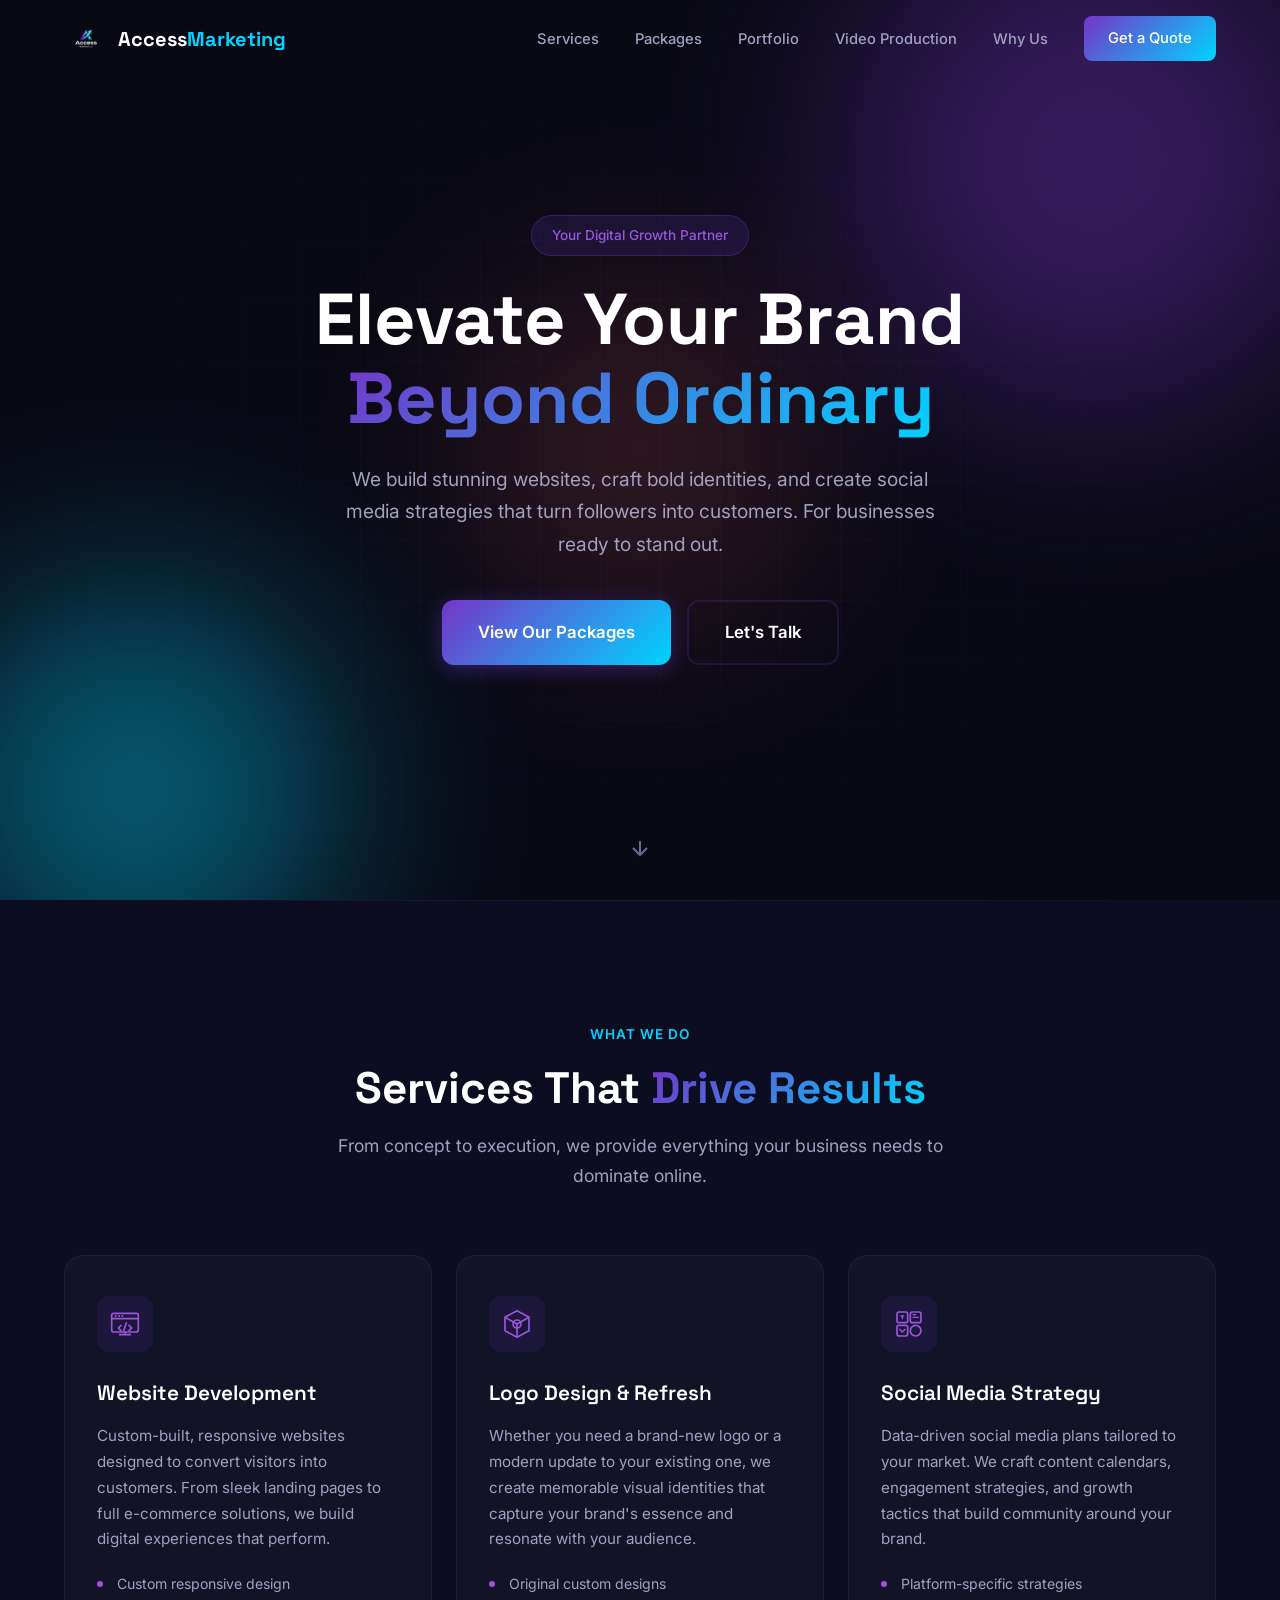
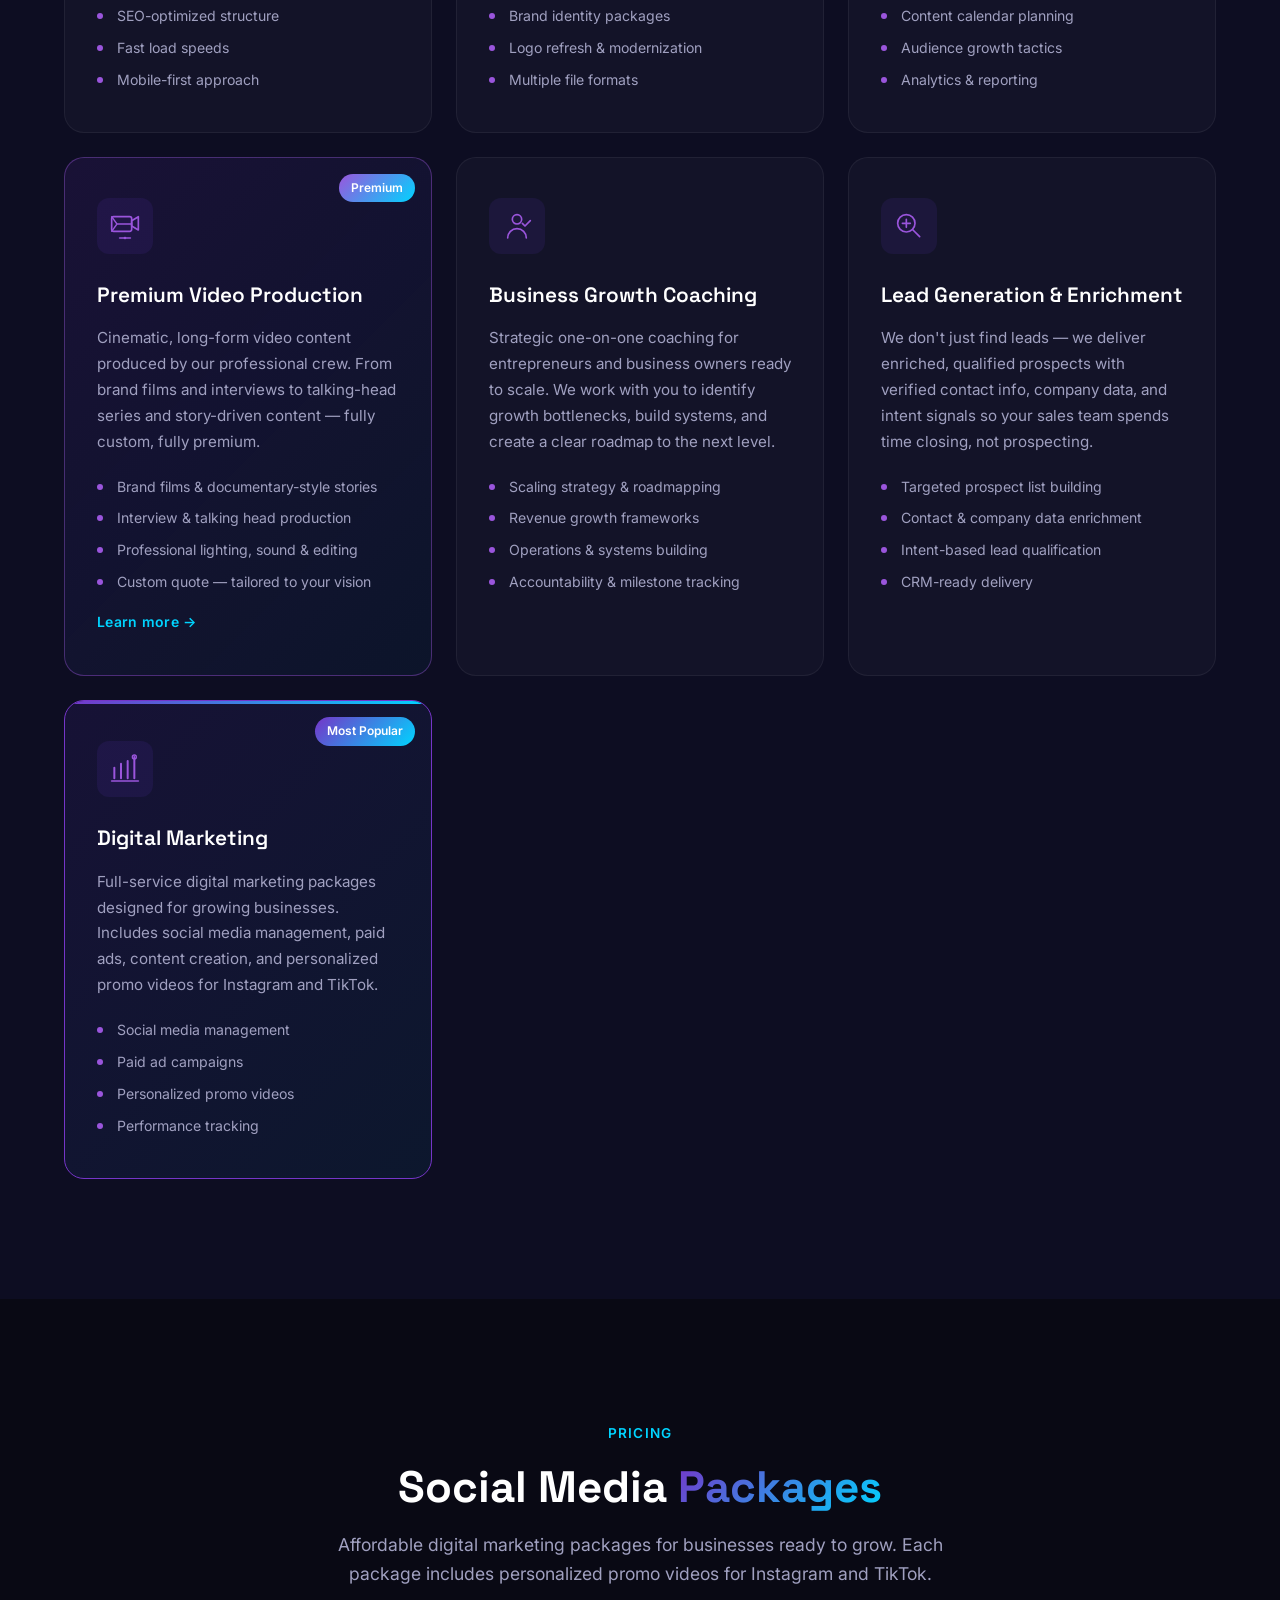
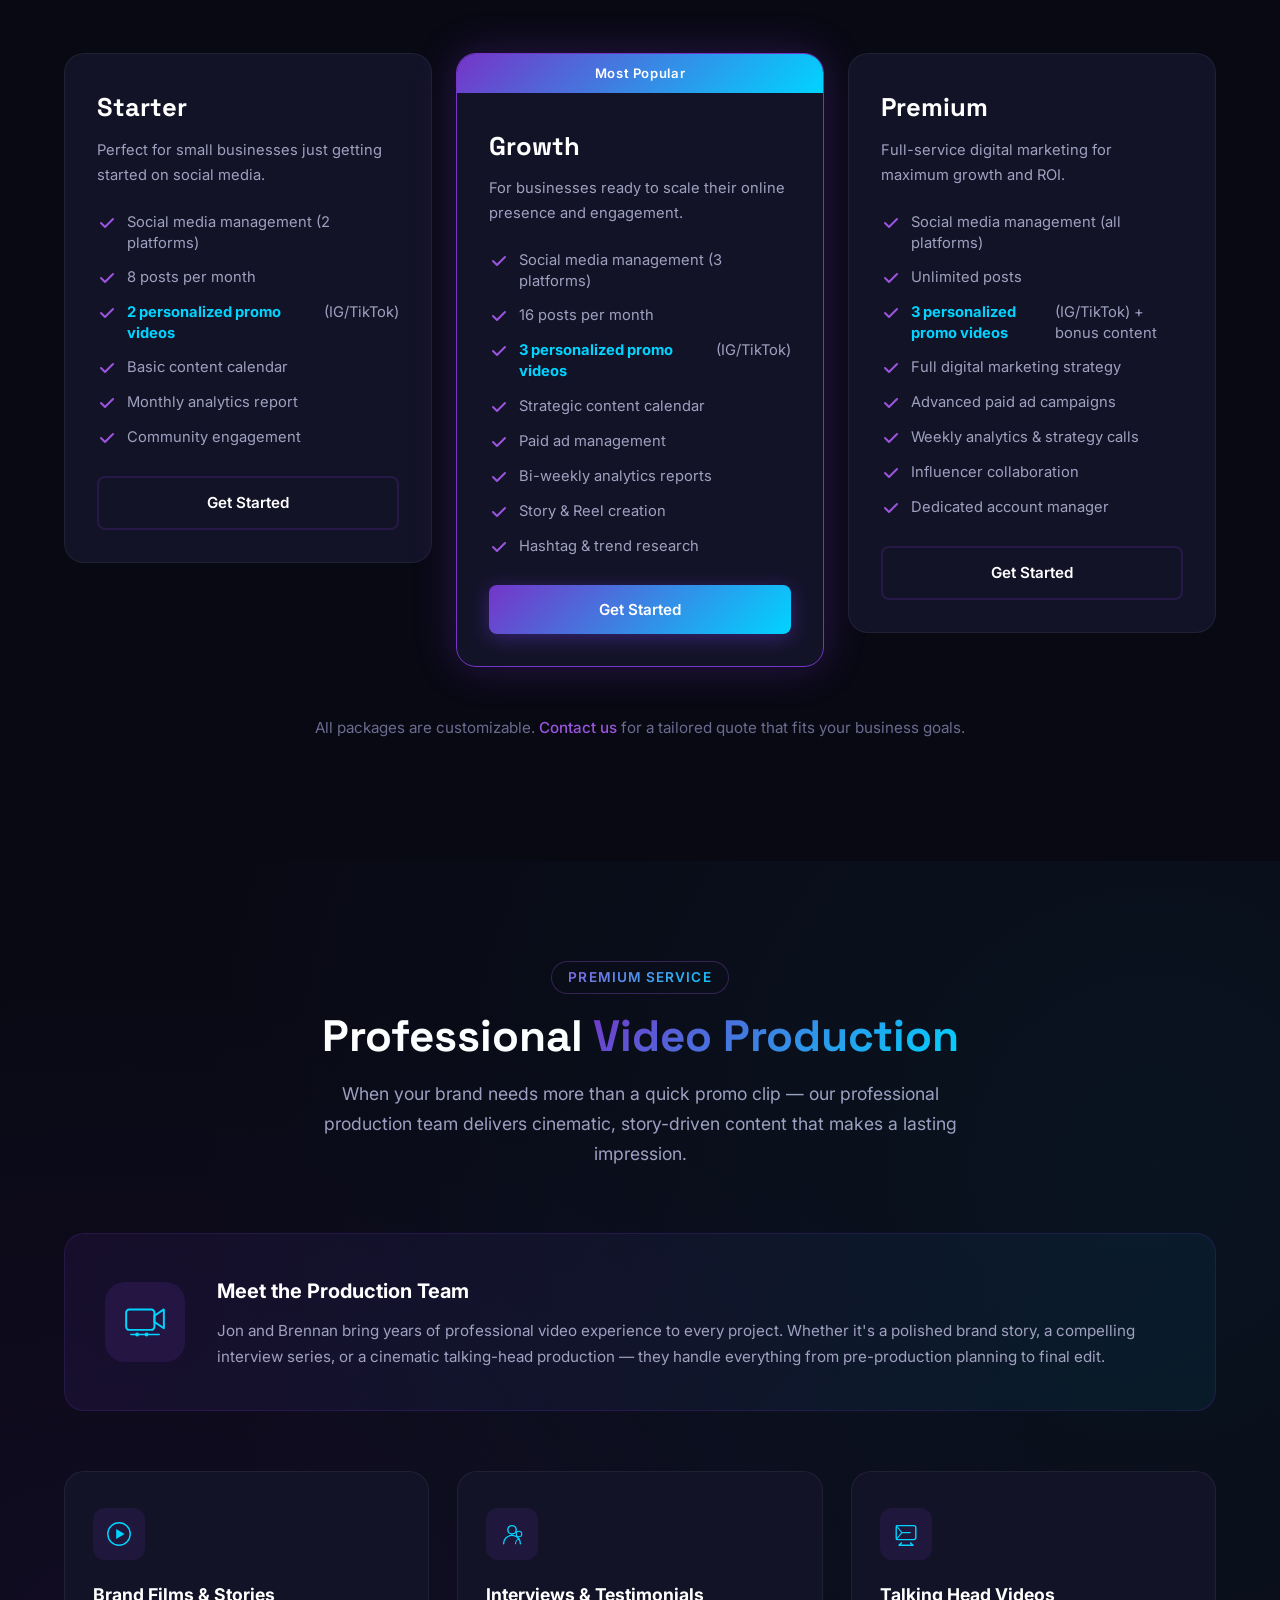
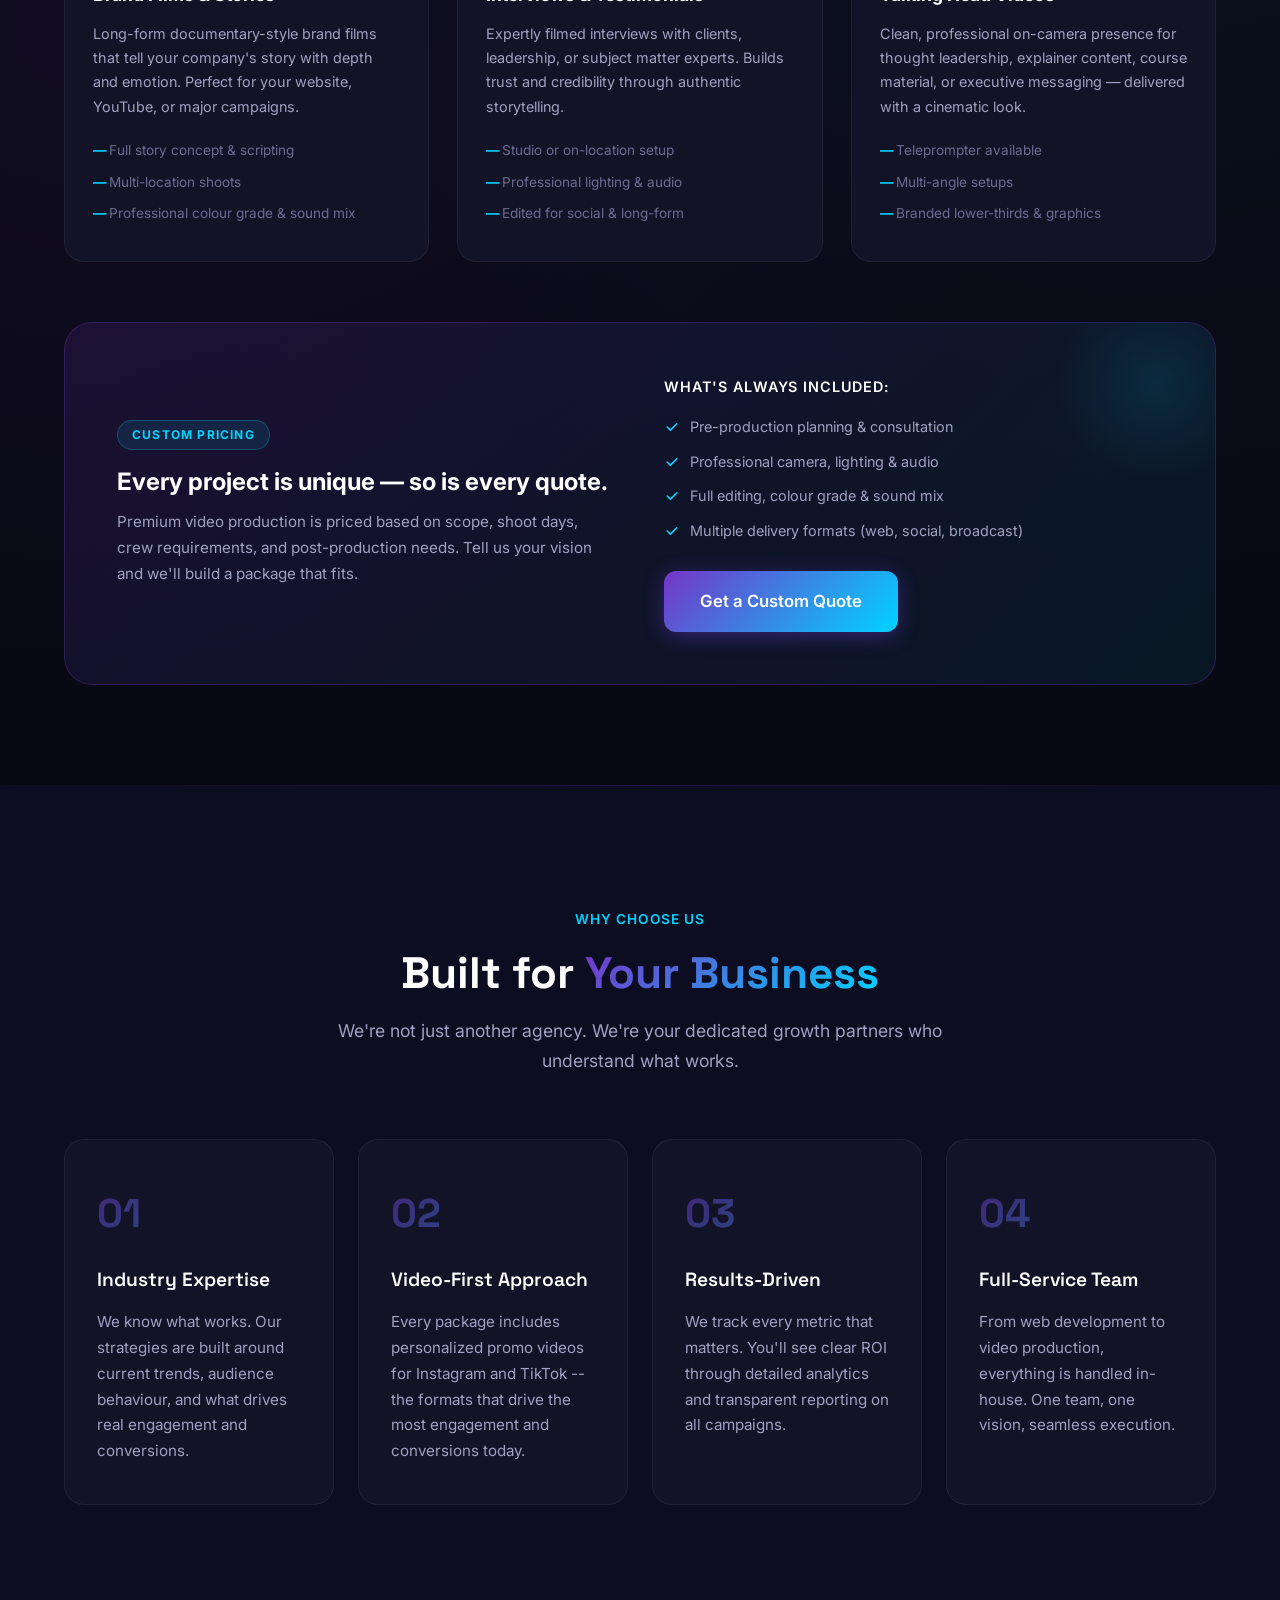
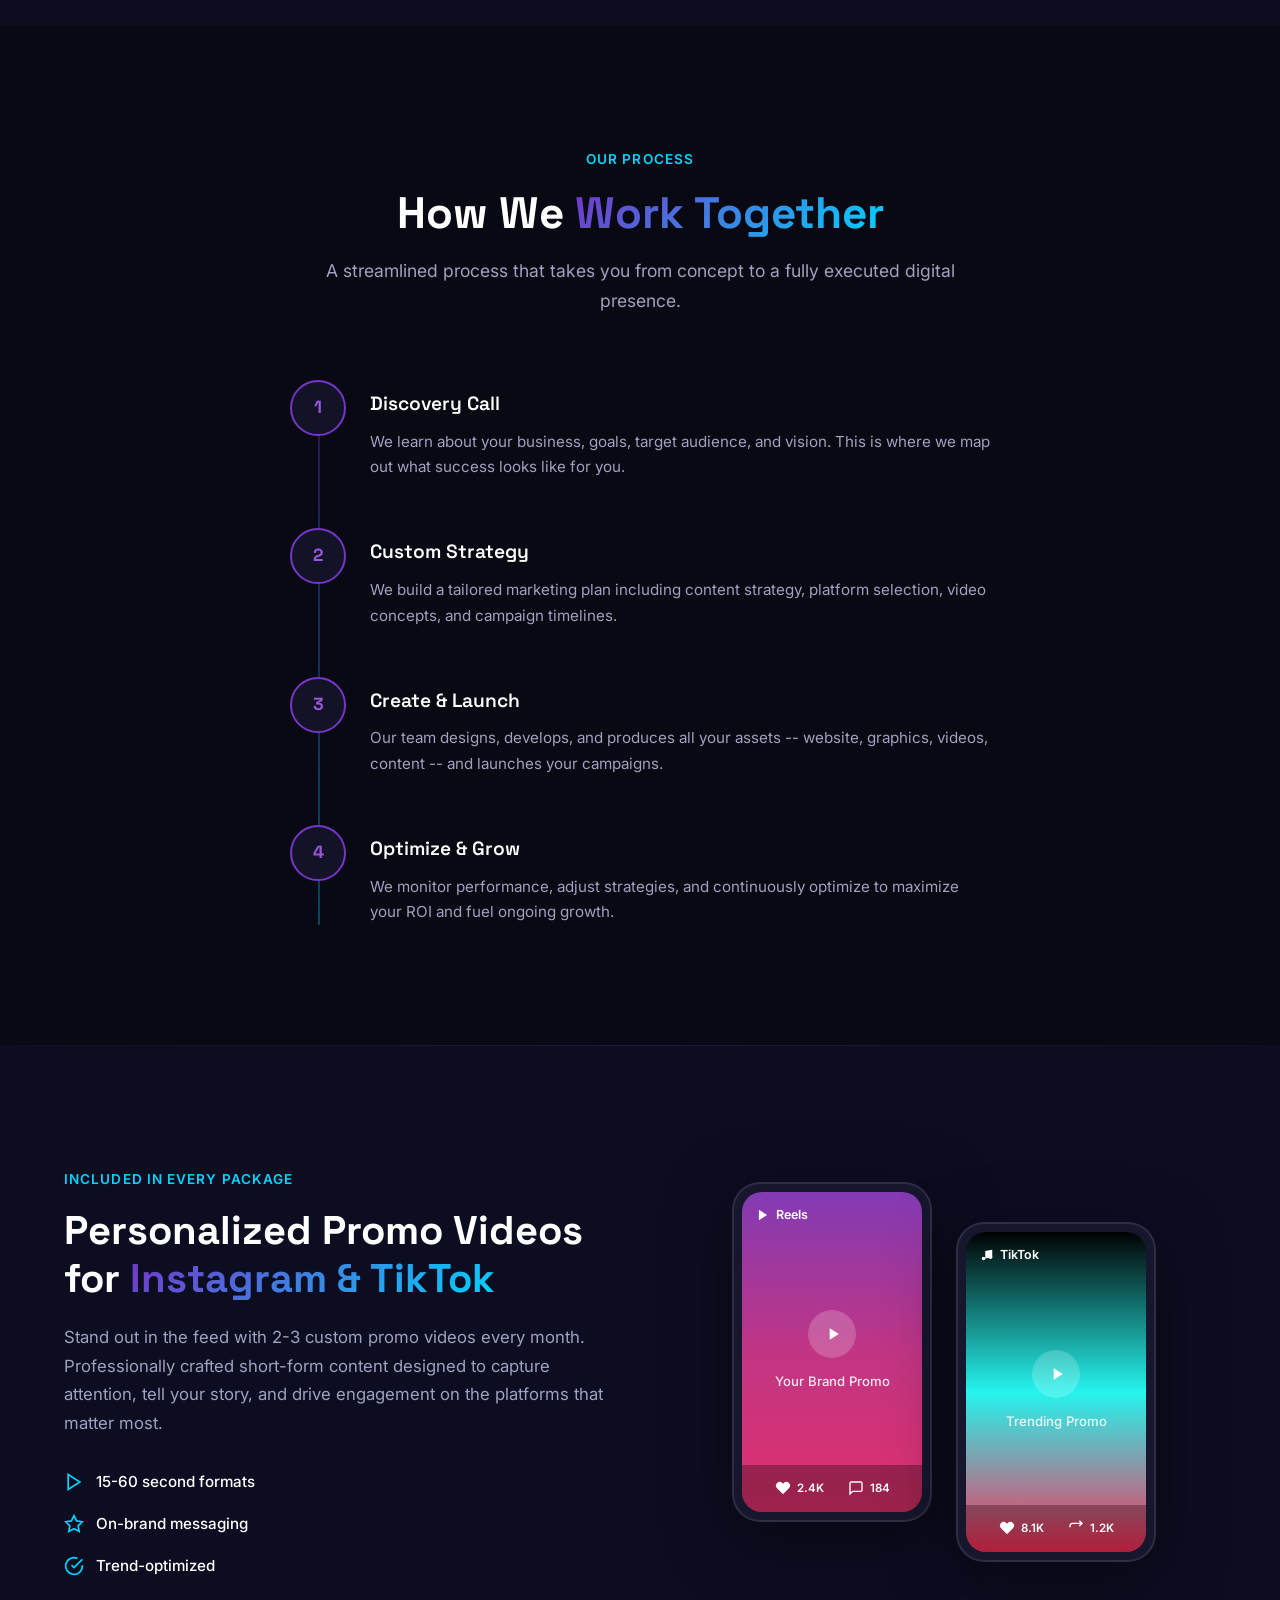
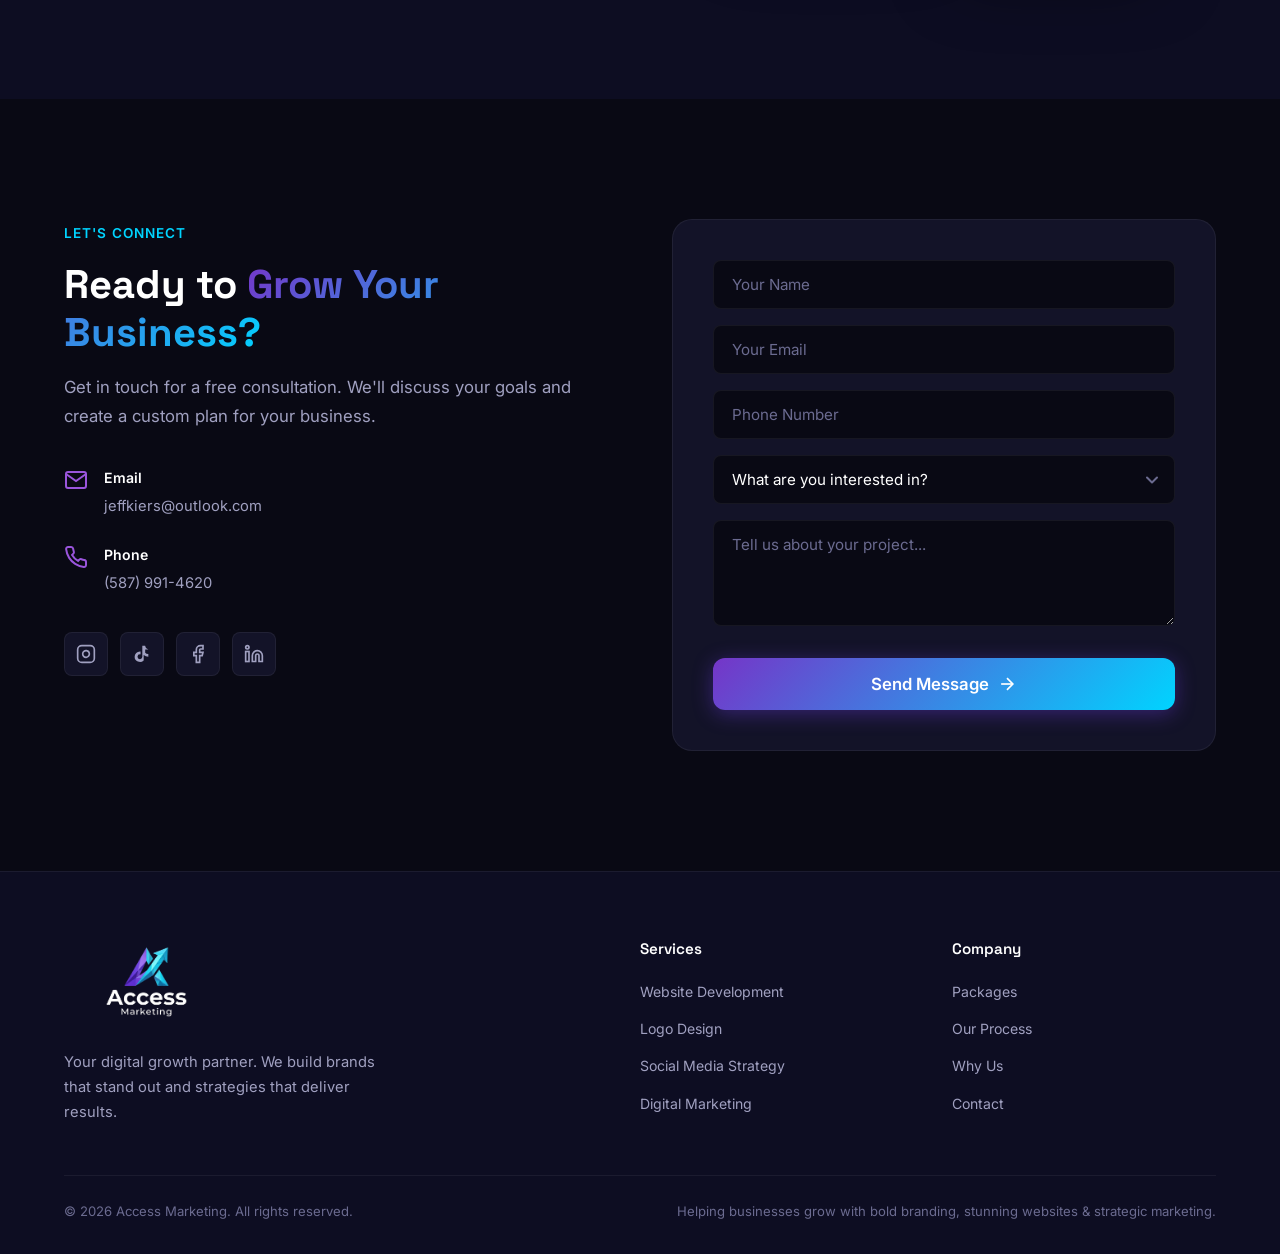
==== index.html @ f0692983 "Add Business Growth Coaching and Lead Generation services New service cards for scaling/growth coach" ====
<!DOCTYPE html>
<html lang="en">
<head>
  <meta charset="UTF-8">
  <meta name="viewport" content="width=device-width, initial-scale=1.0">
  <title>Access Marketing | Digital Marketing Agency</title>
  <meta name="description" content="Access Marketing offers website development, logo design, social media strategy, and digital marketing packages for businesses ready to grow.">
  <link rel="preconnect" href="https://fonts.googleapis.com">
  <link rel="preconnect" href="https://fonts.gstatic.com" crossorigin>
  <link href="https://fonts.googleapis.com/css2?family=Inter:wght@300;400;500;600;700;800;900&family=Space+Grotesk:wght@400;500;600;700&display=swap" rel="stylesheet">
  <link rel="stylesheet" href="styles.css">
</head>
<body>
  <!-- Navigation -->
  <nav class="navbar" id="navbar">
    <div class="container nav-container">
      <a href="#" class="logo">
        <img src="accesslogo.png" alt="Access Marketing" class="logo-emblem">
        <span class="logo-text">Access<span class="logo-accent">Marketing</span></span>
      </a>
      <ul class="nav-links" id="navLinks">
        <li><a href="#services">Services</a></li>
        <li><a href="#packages">Packages</a></li>
        <li><a href="portfolio.html">Portfolio</a></li>
        <li><a href="#video-production">Video Production</a></li>
        <li><a href="#why-us">Why Us</a></li>
        <li><a href="#contact" class="btn btn-nav">Get a Quote</a></li>
      </ul>
      <button class="mobile-toggle" id="mobileToggle" aria-label="Toggle menu">
        <span></span>
        <span></span>
        <span></span>
      </button>
    </div>
  </nav>

  <!-- Hero Section -->
  <header class="hero" id="hero">
    <div class="hero-bg-effects">
      <div class="hero-orb hero-orb-1"></div>
      <div class="hero-orb hero-orb-2"></div>
      <div class="hero-orb hero-orb-3"></div>
      <div class="hero-grid"></div>
    </div>
    <div class="container hero-content">
      <div class="hero-badge">Your Digital Growth Partner</div>
      <h1>Elevate Your Brand<br><span class="gradient-text">Beyond Ordinary</span></h1>
      <p class="hero-sub">We build stunning websites, craft bold identities, and create social media strategies that turn followers into customers. For businesses ready to stand out.</p>
      <div class="hero-actions">
        <a href="#packages" class="btn btn-primary btn-lg">View Our Packages</a>
        <a href="#contact" class="btn btn-outline btn-lg">Let's Talk</a>
      </div>
    </div>
    <div class="hero-scroll">
      <a href="#services" aria-label="Scroll down">
        <svg width="24" height="24" viewBox="0 0 24 24" fill="none" stroke="currentColor" stroke-width="2"><path d="M12 5v14M5 12l7 7 7-7"/></svg>
      </a>
    </div>
  </header>

  <!-- Services Section -->
  <section class="services" id="services">
    <div class="container">
      <div class="section-header">
        <span class="section-tag">What We Do</span>
        <h2>Services That <span class="gradient-text">Drive Results</span></h2>
        <p>From concept to execution, we provide everything your business needs to dominate online.</p>
      </div>
      <div class="services-grid">
        <!-- Website Development -->
        <div class="service-card" data-aos>
          <div class="service-icon">
            <svg viewBox="0 0 48 48" fill="none" xmlns="http://www.w3.org/2000/svg">
              <rect x="4" y="8" width="40" height="28" rx="3" stroke="currentColor" stroke-width="2.5"/>
              <path d="M4 16h40" stroke="currentColor" stroke-width="2.5"/>
              <circle cx="10" cy="12" r="1.5" fill="currentColor"/>
              <circle cx="15" cy="12" r="1.5" fill="currentColor"/>
              <circle cx="20" cy="12" r="1.5" fill="currentColor"/>
              <path d="M18 26l-4 4 4 4M30 26l4 4-4 4M22 34l4-12" stroke="currentColor" stroke-width="2.5" stroke-linecap="round" stroke-linejoin="round"/>
              <path d="M16 40h16" stroke="currentColor" stroke-width="2.5" stroke-linecap="round"/>
              <path d="M24 36v4" stroke="currentColor" stroke-width="2.5"/>
            </svg>
          </div>
          <h3>Website Development</h3>
          <p>Custom-built, responsive websites designed to convert visitors into customers. From sleek landing pages to full e-commerce solutions, we build digital experiences that perform.</p>
          <ul class="service-features">
            <li>Custom responsive design</li>
            <li>SEO-optimized structure</li>
            <li>Fast load speeds</li>
            <li>Mobile-first approach</li>
          </ul>
        </div>
        <!-- Logo Design -->
        <div class="service-card" data-aos>
          <div class="service-icon">
            <svg viewBox="0 0 48 48" fill="none" xmlns="http://www.w3.org/2000/svg">
              <path d="M24 4L6 14v20l18 10 18-10V14L24 4z" stroke="currentColor" stroke-width="2.5" stroke-linejoin="round"/>
              <path d="M6 14l18 10 18-10" stroke="currentColor" stroke-width="2.5" stroke-linejoin="round"/>
              <path d="M24 44V24" stroke="currentColor" stroke-width="2.5"/>
              <circle cx="24" cy="24" r="6" stroke="currentColor" stroke-width="2.5"/>
            </svg>
          </div>
          <h3>Logo Design & Refresh</h3>
          <p>Whether you need a brand-new logo or a modern update to your existing one, we create memorable visual identities that capture your brand's essence and resonate with your audience.</p>
          <ul class="service-features">
            <li>Original custom designs</li>
            <li>Brand identity packages</li>
            <li>Logo refresh & modernization</li>
            <li>Multiple file formats</li>
          </ul>
        </div>
        <!-- Social Media Strategy -->
        <div class="service-card" data-aos>
          <div class="service-icon">
            <svg viewBox="0 0 48 48" fill="none" xmlns="http://www.w3.org/2000/svg">
              <rect x="6" y="6" width="16" height="16" rx="3" stroke="currentColor" stroke-width="2.5"/>
              <rect x="26" y="6" width="16" height="16" rx="3" stroke="currentColor" stroke-width="2.5"/>
              <rect x="6" y="26" width="16" height="16" rx="3" stroke="currentColor" stroke-width="2.5"/>
              <rect x="26" y="26" width="16" height="16" rx="8" stroke="currentColor" stroke-width="2.5"/>
              <path d="M14 12v4M14 12h-2M14 12h2" stroke="currentColor" stroke-width="2" stroke-linecap="round"/>
              <path d="M30 14h8" stroke="currentColor" stroke-width="2" stroke-linecap="round"/>
              <path d="M30 10h4" stroke="currentColor" stroke-width="2" stroke-linecap="round"/>
              <path d="M10 32l4 4 4-4" stroke="currentColor" stroke-width="2" stroke-linecap="round" stroke-linejoin="round"/>
            </svg>
          </div>
          <h3>Social Media Strategy</h3>
          <p>Data-driven social media plans tailored to your market. We craft content calendars, engagement strategies, and growth tactics that build community around your brand.</p>
          <ul class="service-features">
            <li>Platform-specific strategies</li>
            <li>Content calendar planning</li>
            <li>Audience growth tactics</li>
            <li>Analytics & reporting</li>
          </ul>
        </div>
        <!-- Premium Video Production -->
        <div class="service-card premium-video" data-aos>
          <div class="service-badge premium-badge">Premium</div>
          <div class="service-icon">
            <svg viewBox="0 0 48 48" fill="none" xmlns="http://www.w3.org/2000/svg">
              <rect x="4" y="10" width="30" height="22" rx="3" stroke="currentColor" stroke-width="2.5"/>
              <path d="M34 16l10-6v20l-10-6V16z" stroke="currentColor" stroke-width="2.5" stroke-linejoin="round"/>
              <path d="M4 10l8 11M4 32l8-11M12 21h22" stroke="currentColor" stroke-width="2" stroke-linecap="round"/>
              <circle cx="24" cy="42" r="2" fill="currentColor"/>
              <path d="M16 42h16" stroke="currentColor" stroke-width="2.5" stroke-linecap="round"/>
            </svg>
          </div>
          <h3>Premium Video Production</h3>
          <p>Cinematic, long-form video content produced by our professional crew. From brand films and interviews to talking-head series and story-driven content — fully custom, fully premium.</p>
          <ul class="service-features">
            <li>Brand films & documentary-style stories</li>
            <li>Interview & talking head production</li>
            <li>Professional lighting, sound & editing</li>
            <li>Custom quote — tailored to your vision</li>
          </ul>
          <a href="#video-production" class="service-link">Learn more →</a>
        </div>
        <!-- Business Growth Coaching -->
        <div class="service-card" data-aos>
          <div class="service-icon">
            <svg viewBox="0 0 48 48" fill="none" xmlns="http://www.w3.org/2000/svg">
              <circle cx="24" cy="14" r="7" stroke="currentColor" stroke-width="2.5"/>
              <path d="M10 42c0-7.732 6.268-14 14-14s14 6.268 14 14" stroke="currentColor" stroke-width="2.5" stroke-linecap="round"/>
              <path d="M32 20l4 4 8-8" stroke="currentColor" stroke-width="2.5" stroke-linecap="round" stroke-linejoin="round"/>
            </svg>
          </div>
          <h3>Business Growth Coaching</h3>
          <p>Strategic one-on-one coaching for entrepreneurs and business owners ready to scale. We work with you to identify growth bottlenecks, build systems, and create a clear roadmap to the next level.</p>
          <ul class="service-features">
            <li>Scaling strategy & roadmapping</li>
            <li>Revenue growth frameworks</li>
            <li>Operations & systems building</li>
            <li>Accountability & milestone tracking</li>
          </ul>
        </div>
        <!-- Lead Generation -->
        <div class="service-card" data-aos>
          <div class="service-icon">
            <svg viewBox="0 0 48 48" fill="none" xmlns="http://www.w3.org/2000/svg">
              <circle cx="20" cy="20" r="13" stroke="currentColor" stroke-width="2.5"/>
              <path d="M30 30l10 10" stroke="currentColor" stroke-width="2.5" stroke-linecap="round"/>
              <path d="M14 20h12M20 14v12" stroke="currentColor" stroke-width="2.5" stroke-linecap="round"/>
            </svg>
          </div>
          <h3>Lead Generation & Enrichment</h3>
          <p>We don't just find leads — we deliver enriched, qualified prospects with verified contact info, company data, and intent signals so your sales team spends time closing, not prospecting.</p>
          <ul class="service-features">
            <li>Targeted prospect list building</li>
            <li>Contact & company data enrichment</li>
            <li>Intent-based lead qualification</li>
            <li>CRM-ready delivery</li>
          </ul>
        </div>
        <!-- Digital Marketing -->
        <div class="service-card featured" data-aos>
          <div class="service-badge">Most Popular</div>
          <div class="service-icon">
            <svg viewBox="0 0 48 48" fill="none" xmlns="http://www.w3.org/2000/svg">
              <path d="M8 38V22" stroke="currentColor" stroke-width="3" stroke-linecap="round"/>
              <path d="M18 38V16" stroke="currentColor" stroke-width="3" stroke-linecap="round"/>
              <path d="M28 38V12" stroke="currentColor" stroke-width="3" stroke-linecap="round"/>
              <path d="M38 38V6" stroke="currentColor" stroke-width="3" stroke-linecap="round"/>
              <path d="M4 42h40" stroke="currentColor" stroke-width="2.5" stroke-linecap="round"/>
              <circle cx="38" cy="6" r="3" stroke="currentColor" stroke-width="2"/>
            </svg>
          </div>
          <h3>Digital Marketing</h3>
          <p>Full-service digital marketing packages designed for growing businesses. Includes social media management, paid ads, content creation, and personalized promo videos for Instagram and TikTok.</p>
          <ul class="service-features">
            <li>Social media management</li>
            <li>Paid ad campaigns</li>
            <li>Personalized promo videos</li>
            <li>Performance tracking</li>
          </ul>
        </div>
      </div>
    </div>
  </section>

  <!-- Packages Section -->
  <section class="packages" id="packages">
    <div class="container">
      <div class="section-header">
        <span class="section-tag">Pricing</span>
        <h2>Social Media <span class="gradient-text">Packages</span></h2>
        <p>Affordable digital marketing packages for businesses ready to grow. Each package includes personalized promo videos for Instagram and TikTok.</p>
      </div>
      <div class="packages-grid">
        <!-- Starter Package -->
        <div class="package-card" data-aos>
          <div class="package-header">
            <h3>Starter</h3>
            <p class="package-desc">Perfect for small businesses just getting started on social media.</p>
          </div>
          <div class="package-body">
            <ul class="package-features">
              <li>
                <svg class="check" viewBox="0 0 20 20"><path d="M16.707 5.293a1 1 0 010 1.414l-8 8a1 1 0 01-1.414 0l-4-4a1 1 0 011.414-1.414L8 12.586l7.293-7.293a1 1 0 011.414 0z"/></svg>
                Social media management (2 platforms)
              </li>
              <li>
                <svg class="check" viewBox="0 0 20 20"><path d="M16.707 5.293a1 1 0 010 1.414l-8 8a1 1 0 01-1.414 0l-4-4a1 1 0 011.414-1.414L8 12.586l7.293-7.293a1 1 0 011.414 0z"/></svg>
                8 posts per month
              </li>
              <li>
                <svg class="check" viewBox="0 0 20 20"><path d="M16.707 5.293a1 1 0 010 1.414l-8 8a1 1 0 01-1.414 0l-4-4a1 1 0 011.414-1.414L8 12.586l7.293-7.293a1 1 0 011.414 0z"/></svg>
                <strong>2 personalized promo videos</strong> (IG/TikTok)
              </li>
              <li>
                <svg class="check" viewBox="0 0 20 20"><path d="M16.707 5.293a1 1 0 010 1.414l-8 8a1 1 0 01-1.414 0l-4-4a1 1 0 011.414-1.414L8 12.586l7.293-7.293a1 1 0 011.414 0z"/></svg>
                Basic content calendar
              </li>
              <li>
                <svg class="check" viewBox="0 0 20 20"><path d="M16.707 5.293a1 1 0 010 1.414l-8 8a1 1 0 01-1.414 0l-4-4a1 1 0 011.414-1.414L8 12.586l7.293-7.293a1 1 0 011.414 0z"/></svg>
                Monthly analytics report
              </li>
              <li>
                <svg class="check" viewBox="0 0 20 20"><path d="M16.707 5.293a1 1 0 010 1.414l-8 8a1 1 0 01-1.414 0l-4-4a1 1 0 011.414-1.414L8 12.586l7.293-7.293a1 1 0 011.414 0z"/></svg>
                Community engagement
              </li>
            </ul>
            <a href="#contact" class="btn btn-outline btn-block">Get Started</a>
          </div>
        </div>
        <!-- Growth Package -->
        <div class="package-card popular" data-aos>
          <div class="popular-badge">Most Popular</div>
          <div class="package-header">
            <h3>Growth</h3>
            <p class="package-desc">For businesses ready to scale their online presence and engagement.</p>
          </div>
          <div class="package-body">
            <ul class="package-features">
              <li>
                <svg class="check" viewBox="0 0 20 20"><path d="M16.707 5.293a1 1 0 010 1.414l-8 8a1 1 0 01-1.414 0l-4-4a1 1 0 011.414-1.414L8 12.586l7.293-7.293a1 1 0 011.414 0z"/></svg>
                Social media management (3 platforms)
              </li>
              <li>
                <svg class="check" viewBox="0 0 20 20"><path d="M16.707 5.293a1 1 0 010 1.414l-8 8a1 1 0 01-1.414 0l-4-4a1 1 0 011.414-1.414L8 12.586l7.293-7.293a1 1 0 011.414 0z"/></svg>
                16 posts per month
              </li>
              <li>
                <svg class="check" viewBox="0 0 20 20"><path d="M16.707 5.293a1 1 0 010 1.414l-8 8a1 1 0 01-1.414 0l-4-4a1 1 0 011.414-1.414L8 12.586l7.293-7.293a1 1 0 011.414 0z"/></svg>
                <strong>3 personalized promo videos</strong> (IG/TikTok)
              </li>
              <li>
                <svg class="check" viewBox="0 0 20 20"><path d="M16.707 5.293a1 1 0 010 1.414l-8 8a1 1 0 01-1.414 0l-4-4a1 1 0 011.414-1.414L8 12.586l7.293-7.293a1 1 0 011.414 0z"/></svg>
                Strategic content calendar
              </li>
              <li>
                <svg class="check" viewBox="0 0 20 20"><path d="M16.707 5.293a1 1 0 010 1.414l-8 8a1 1 0 01-1.414 0l-4-4a1 1 0 011.414-1.414L8 12.586l7.293-7.293a1 1 0 011.414 0z"/></svg>
                Paid ad management
              </li>
              <li>
                <svg class="check" viewBox="0 0 20 20"><path d="M16.707 5.293a1 1 0 010 1.414l-8 8a1 1 0 01-1.414 0l-4-4a1 1 0 011.414-1.414L8 12.586l7.293-7.293a1 1 0 011.414 0z"/></svg>
                Bi-weekly analytics reports
              </li>
              <li>
                <svg class="check" viewBox="0 0 20 20"><path d="M16.707 5.293a1 1 0 010 1.414l-8 8a1 1 0 01-1.414 0l-4-4a1 1 0 011.414-1.414L8 12.586l7.293-7.293a1 1 0 011.414 0z"/></svg>
                Story & Reel creation
              </li>
              <li>
                <svg class="check" viewBox="0 0 20 20"><path d="M16.707 5.293a1 1 0 010 1.414l-8 8a1 1 0 01-1.414 0l-4-4a1 1 0 011.414-1.414L8 12.586l7.293-7.293a1 1 0 011.414 0z"/></svg>
                Hashtag & trend research
              </li>
            </ul>
            <a href="#contact" class="btn btn-primary btn-block">Get Started</a>
          </div>
        </div>
        <!-- Premium Package -->
        <div class="package-card" data-aos>
          <div class="package-header">
            <h3>Premium</h3>
            <p class="package-desc">Full-service digital marketing for maximum growth and ROI.</p>
          </div>
          <div class="package-body">
            <ul class="package-features">
              <li>
                <svg class="check" viewBox="0 0 20 20"><path d="M16.707 5.293a1 1 0 010 1.414l-8 8a1 1 0 01-1.414 0l-4-4a1 1 0 011.414-1.414L8 12.586l7.293-7.293a1 1 0 011.414 0z"/></svg>
                Social media management (all platforms)
              </li>
              <li>
                <svg class="check" viewBox="0 0 20 20"><path d="M16.707 5.293a1 1 0 010 1.414l-8 8a1 1 0 01-1.414 0l-4-4a1 1 0 011.414-1.414L8 12.586l7.293-7.293a1 1 0 011.414 0z"/></svg>
                Unlimited posts
              </li>
              <li>
                <svg class="check" viewBox="0 0 20 20"><path d="M16.707 5.293a1 1 0 010 1.414l-8 8a1 1 0 01-1.414 0l-4-4a1 1 0 011.414-1.414L8 12.586l7.293-7.293a1 1 0 011.414 0z"/></svg>
                <strong>3 personalized promo videos</strong> (IG/TikTok) + bonus content
              </li>
              <li>
                <svg class="check" viewBox="0 0 20 20"><path d="M16.707 5.293a1 1 0 010 1.414l-8 8a1 1 0 01-1.414 0l-4-4a1 1 0 011.414-1.414L8 12.586l7.293-7.293a1 1 0 011.414 0z"/></svg>
                Full digital marketing strategy
              </li>
              <li>
                <svg class="check" viewBox="0 0 20 20"><path d="M16.707 5.293a1 1 0 010 1.414l-8 8a1 1 0 01-1.414 0l-4-4a1 1 0 011.414-1.414L8 12.586l7.293-7.293a1 1 0 011.414 0z"/></svg>
                Advanced paid ad campaigns
              </li>
              <li>
                <svg class="check" viewBox="0 0 20 20"><path d="M16.707 5.293a1 1 0 010 1.414l-8 8a1 1 0 01-1.414 0l-4-4a1 1 0 011.414-1.414L8 12.586l7.293-7.293a1 1 0 011.414 0z"/></svg>
                Weekly analytics & strategy calls
              </li>
              <li>
                <svg class="check" viewBox="0 0 20 20"><path d="M16.707 5.293a1 1 0 010 1.414l-8 8a1 1 0 01-1.414 0l-4-4a1 1 0 011.414-1.414L8 12.586l7.293-7.293a1 1 0 011.414 0z"/></svg>
                Influencer collaboration
              </li>
              <li>
                <svg class="check" viewBox="0 0 20 20"><path d="M16.707 5.293a1 1 0 010 1.414l-8 8a1 1 0 01-1.414 0l-4-4a1 1 0 011.414-1.414L8 12.586l7.293-7.293a1 1 0 011.414 0z"/></svg>
                Dedicated account manager
              </li>
            </ul>
            <a href="#contact" class="btn btn-outline btn-block">Get Started</a>
          </div>
        </div>
      </div>
      <p class="packages-note">All packages are customizable. <a href="#contact">Contact us</a> for a tailored quote that fits your business goals.</p>
    </div>
  </section>

  <!-- Premium Video Production Section -->
  <section class="video-production" id="video-production">
    <div class="container">
      <div class="section-header">
        <span class="section-tag premium-tag">Premium Service</span>
        <h2>Professional <span class="gradient-text">Video Production</span></h2>
        <p>When your brand needs more than a quick promo clip — our professional production team delivers cinematic, story-driven content that makes a lasting impression.</p>
      </div>

      <div class="video-team-intro" data-aos>
        <div class="video-team-icon">
          <svg viewBox="0 0 56 56" fill="none" xmlns="http://www.w3.org/2000/svg">
            <rect x="4" y="12" width="36" height="26" rx="4" stroke="currentColor" stroke-width="2.5"/>
            <path d="M40 20l12-8v24l-12-8V20z" stroke="currentColor" stroke-width="2.5" stroke-linejoin="round"/>
            <circle cx="18" cy="44" r="2.5" fill="currentColor"/>
            <circle cx="30" cy="44" r="2.5" fill="currentColor"/>
            <path d="M10 44h36" stroke="currentColor" stroke-width="2" stroke-linecap="round"/>
          </svg>
        </div>
        <div class="video-team-text">
          <h3>Meet the Production Team</h3>
          <p>Jon and Brennan bring years of professional video experience to every project. Whether it's a polished brand story, a compelling interview series, or a cinematic talking-head production — they handle everything from pre-production planning to final edit.</p>
        </div>
      </div>

      <div class="video-types-grid">
        <!-- Brand Films & Stories -->
        <div class="video-type-card" data-aos>
          <div class="video-type-icon">
            <svg viewBox="0 0 40 40" fill="none" xmlns="http://www.w3.org/2000/svg">
              <circle cx="20" cy="20" r="16" stroke="currentColor" stroke-width="2"/>
              <path d="M16 13l12 7-12 7V13z" fill="currentColor"/>
            </svg>
          </div>
          <h4>Brand Films & Stories</h4>
          <p>Long-form documentary-style brand films that tell your company's story with depth and emotion. Perfect for your website, YouTube, or major campaigns.</p>
          <ul class="video-type-features">
            <li>Full story concept & scripting</li>
            <li>Multi-location shoots</li>
            <li>Professional colour grade & sound mix</li>
          </ul>
        </div>
        <!-- Interviews -->
        <div class="video-type-card" data-aos>
          <div class="video-type-icon">
            <svg viewBox="0 0 40 40" fill="none" xmlns="http://www.w3.org/2000/svg">
              <circle cx="20" cy="14" r="6" stroke="currentColor" stroke-width="2"/>
              <path d="M8 34c0-6.627 5.373-12 12-12s12 5.373 12 12" stroke="currentColor" stroke-width="2" stroke-linecap="round"/>
              <circle cx="30" cy="20" r="4" stroke="currentColor" stroke-width="1.5"/>
              <path d="M25 34c0-3.866 2.686-7 6-7" stroke="currentColor" stroke-width="1.5" stroke-linecap="round"/>
            </svg>
          </div>
          <h4>Interviews & Testimonials</h4>
          <p>Expertly filmed interviews with clients, leadership, or subject matter experts. Builds trust and credibility through authentic storytelling.</p>
          <ul class="video-type-features">
            <li>Studio or on-location setup</li>
            <li>Professional lighting & audio</li>
            <li>Edited for social & long-form</li>
          </ul>
        </div>
        <!-- Talking Head -->
        <div class="video-type-card" data-aos>
          <div class="video-type-icon">
            <svg viewBox="0 0 40 40" fill="none" xmlns="http://www.w3.org/2000/svg">
              <rect x="6" y="8" width="28" height="20" rx="3" stroke="currentColor" stroke-width="2"/>
              <path d="M6 8l8 10M6 28l8-10M14 18h12" stroke="currentColor" stroke-width="1.5" stroke-linecap="round"/>
              <path d="M14 32l-4 4h20l-4-4" stroke="currentColor" stroke-width="2" stroke-linejoin="round"/>
            </svg>
          </div>
          <h4>Talking Head Videos</h4>
          <p>Clean, professional on-camera presence for thought leadership, explainer content, course material, or executive messaging — delivered with a cinematic look.</p>
          <ul class="video-type-features">
            <li>Teleprompter available</li>
            <li>Multi-angle setups</li>
            <li>Branded lower-thirds & graphics</li>
          </ul>
        </div>
      </div>

      <div class="video-pricing-banner" data-aos>
        <div class="video-pricing-left">
          <div class="video-pricing-tag">Custom Pricing</div>
          <h3>Every project is unique — so is every quote.</h3>
          <p>Premium video production is priced based on scope, shoot days, crew requirements, and post-production needs. Tell us your vision and we'll build a package that fits.</p>
        </div>
        <div class="video-pricing-right">
          <div class="video-pricing-includes">
            <h4>What's always included:</h4>
            <ul>
              <li>
                <svg viewBox="0 0 20 20" fill="currentColor"><path d="M16.707 5.293a1 1 0 010 1.414l-8 8a1 1 0 01-1.414 0l-4-4a1 1 0 011.414-1.414L8 12.586l7.293-7.293a1 1 0 011.414 0z"/></svg>
                Pre-production planning & consultation
              </li>
              <li>
                <svg viewBox="0 0 20 20" fill="currentColor"><path d="M16.707 5.293a1 1 0 010 1.414l-8 8a1 1 0 01-1.414 0l-4-4a1 1 0 011.414-1.414L8 12.586l7.293-7.293a1 1 0 011.414 0z"/></svg>
                Professional camera, lighting & audio
              </li>
              <li>
                <svg viewBox="0 0 20 20" fill="currentColor"><path d="M16.707 5.293a1 1 0 010 1.414l-8 8a1 1 0 01-1.414 0l-4-4a1 1 0 011.414-1.414L8 12.586l7.293-7.293a1 1 0 011.414 0z"/></svg>
                Full editing, colour grade & sound mix
              </li>
              <li>
                <svg viewBox="0 0 20 20" fill="currentColor"><path d="M16.707 5.293a1 1 0 010 1.414l-8 8a1 1 0 01-1.414 0l-4-4a1 1 0 011.414-1.414L8 12.586l7.293-7.293a1 1 0 011.414 0z"/></svg>
                Multiple delivery formats (web, social, broadcast)
              </li>
            </ul>
          </div>
          <a href="#contact" class="btn btn-primary btn-lg">Get a Custom Quote</a>
        </div>
      </div>

    </div>
  </section>

  <!-- Why Us Section -->
  <section class="why-us" id="why-us">
    <div class="container">
      <div class="section-header">
        <span class="section-tag">Why Choose Us</span>
        <h2>Built for <span class="gradient-text">Your Business</span></h2>
        <p>We're not just another agency. We're your dedicated growth partners who understand what works.</p>
      </div>
      <div class="why-grid">
        <div class="why-card" data-aos>
          <div class="why-number">01</div>
          <h3>Industry Expertise</h3>
          <p>We know what works. Our strategies are built around current trends, audience behaviour, and what drives real engagement and conversions.</p>
        </div>
        <div class="why-card" data-aos>
          <div class="why-number">02</div>
          <h3>Video-First Approach</h3>
          <p>Every package includes personalized promo videos for Instagram and TikTok -- the formats that drive the most engagement and conversions today.</p>
        </div>
        <div class="why-card" data-aos>
          <div class="why-number">03</div>
          <h3>Results-Driven</h3>
          <p>We track every metric that matters. You'll see clear ROI through detailed analytics and transparent reporting on all campaigns.</p>
        </div>
        <div class="why-card" data-aos>
          <div class="why-number">04</div>
          <h3>Full-Service Team</h3>
          <p>From web development to video production, everything is handled in-house. One team, one vision, seamless execution.</p>
        </div>
      </div>
    </div>
  </section>

  <!-- Process Section -->
  <section class="process" id="process">
    <div class="container">
      <div class="section-header">
        <span class="section-tag">Our Process</span>
        <h2>How We <span class="gradient-text">Work Together</span></h2>
        <p>A streamlined process that takes you from concept to a fully executed digital presence.</p>
      </div>
      <div class="process-timeline">
        <div class="process-step" data-aos>
          <div class="step-marker">
            <span>1</span>
          </div>
          <div class="step-content">
            <h3>Discovery Call</h3>
            <p>We learn about your business, goals, target audience, and vision. This is where we map out what success looks like for you.</p>
          </div>
        </div>
        <div class="process-step" data-aos>
          <div class="step-marker">
            <span>2</span>
          </div>
          <div class="step-content">
            <h3>Custom Strategy</h3>
            <p>We build a tailored marketing plan including content strategy, platform selection, video concepts, and campaign timelines.</p>
          </div>
        </div>
        <div class="process-step" data-aos>
          <div class="step-marker">
            <span>3</span>
          </div>
          <div class="step-content">
            <h3>Create & Launch</h3>
            <p>Our team designs, develops, and produces all your assets -- website, graphics, videos, content -- and launches your campaigns.</p>
          </div>
        </div>
        <div class="process-step" data-aos>
          <div class="step-marker">
            <span>4</span>
          </div>
          <div class="step-content">
            <h3>Optimize & Grow</h3>
            <p>We monitor performance, adjust strategies, and continuously optimize to maximize your ROI and fuel ongoing growth.</p>
          </div>
        </div>
      </div>
    </div>
  </section>

  <!-- Video Promo Banner -->
  <section class="video-banner">
    <div class="container">
      <div class="video-banner-content">
        <div class="video-text">
          <span class="section-tag">Included in Every Package</span>
          <h2>Personalized Promo Videos for <span class="gradient-text">Instagram & TikTok</span></h2>
          <p>Stand out in the feed with 2-3 custom promo videos every month. Professionally crafted short-form content designed to capture attention, tell your story, and drive engagement on the platforms that matter most.</p>
          <div class="video-highlights">
            <div class="video-highlight">
              <svg viewBox="0 0 24 24" fill="none" stroke="currentColor" stroke-width="2"><polygon points="5 3 19 12 5 21 5 3"/></svg>
              <span>15-60 second formats</span>
            </div>
            <div class="video-highlight">
              <svg viewBox="0 0 24 24" fill="none" stroke="currentColor" stroke-width="2"><path d="M12 2l3.09 6.26L22 9.27l-5 4.87 1.18 6.88L12 17.77l-6.18 3.25L7 14.14 2 9.27l6.91-1.01L12 2z"/></svg>
              <span>On-brand messaging</span>
            </div>
            <div class="video-highlight">
              <svg viewBox="0 0 24 24" fill="none" stroke="currentColor" stroke-width="2"><path d="M22 11.08V12a10 10 0 11-5.93-9.14"/><polyline points="22 4 12 14.01 9 11.01"/></svg>
              <span>Trend-optimized</span>
            </div>
          </div>
        </div>
        <div class="video-mockups">
          <div class="phone-mockup phone-1">
            <div class="phone-screen">
              <div class="phone-content ig">
                <div class="phone-header-bar">
                  <span class="reel-icon">
                    <svg viewBox="0 0 24 24" fill="currentColor" width="16"><polygon points="5 3 19 12 5 21 5 3"/></svg>
                  </span>
                  Reels
                </div>
                <div class="phone-body-placeholder">
                  <div class="play-circle">
                    <svg viewBox="0 0 24 24" fill="currentColor"><polygon points="8 5 19 12 8 19 8 5"/></svg>
                  </div>
                  <span>Your Brand Promo</span>
                </div>
                <div class="phone-engagement">
                  <div class="engagement-icon">
                    <svg viewBox="0 0 24 24" fill="currentColor"><path d="M20.84 4.61a5.5 5.5 0 0 0-7.78 0L12 5.67l-1.06-1.06a5.5 5.5 0 0 0-7.78 7.78l1.06 1.06L12 21.23l7.78-7.78 1.06-1.06a5.5 5.5 0 0 0 0-7.78z"/></svg>
                    2.4K
                  </div>
                  <div class="engagement-icon">
                    <svg viewBox="0 0 24 24" fill="none" stroke="currentColor" stroke-width="2"><path d="M21 15a2 2 0 01-2 2H7l-4 4V5a2 2 0 012-2h14a2 2 0 012 2z"/></svg>
                    184
                  </div>
                </div>
              </div>
            </div>
          </div>
          <div class="phone-mockup phone-2">
            <div class="phone-screen">
              <div class="phone-content tiktok">
                <div class="phone-header-bar">
                  <span class="tiktok-note">
                    <svg viewBox="0 0 24 24" fill="currentColor" width="14"><path d="M9 18V5l12-2v13"/><circle cx="6" cy="18" r="3"/><circle cx="18" cy="16" r="3"/></svg>
                  </span>
                  TikTok
                </div>
                <div class="phone-body-placeholder">
                  <div class="play-circle">
                    <svg viewBox="0 0 24 24" fill="currentColor"><polygon points="8 5 19 12 8 19 8 5"/></svg>
                  </div>
                  <span>Trending Promo</span>
                </div>
                <div class="phone-engagement">
                  <div class="engagement-icon">
                    <svg viewBox="0 0 24 24" fill="currentColor"><path d="M20.84 4.61a5.5 5.5 0 0 0-7.78 0L12 5.67l-1.06-1.06a5.5 5.5 0 0 0-7.78 7.78l1.06 1.06L12 21.23l7.78-7.78 1.06-1.06a5.5 5.5 0 0 0 0-7.78z"/></svg>
                    8.1K
                  </div>
                  <div class="engagement-icon">
                    <svg viewBox="0 0 24 24" fill="none" stroke="currentColor" stroke-width="2"><path d="M17 1l4 4-4 4"/><path d="M3 11V9a4 4 0 014-4h14"/></svg>
                    1.2K
                  </div>
                </div>
              </div>
            </div>
          </div>
        </div>
      </div>
    </div>
  </section>

  <!-- Contact Section -->
  <section class="contact" id="contact">
    <div class="container">
      <div class="contact-wrapper">
        <div class="contact-info">
          <span class="section-tag">Let's Connect</span>
          <h2>Ready to <span class="gradient-text">Grow Your Business?</span></h2>
          <p>Get in touch for a free consultation. We'll discuss your goals and create a custom plan for your business.</p>
          <div class="contact-details">
            <div class="contact-item">
              <svg viewBox="0 0 24 24" fill="none" stroke="currentColor" stroke-width="2"><path d="M4 4h16c1.1 0 2 .9 2 2v12c0 1.1-.9 2-2 2H4c-1.1 0-2-.9-2-2V6c0-1.1.9-2 2-2z"/><polyline points="22,6 12,13 2,6"/></svg>
              <div>
                <strong>Email</strong>
                <span>jeffkiers@outlook.com</span>
              </div>
            </div>
            <div class="contact-item">
              <svg viewBox="0 0 24 24" fill="none" stroke="currentColor" stroke-width="2"><path d="M22 16.92v3a2 2 0 01-2.18 2 19.79 19.79 0 01-8.63-3.07 19.5 19.5 0 01-6-6 19.79 19.79 0 01-3.07-8.67A2 2 0 014.11 2h3a2 2 0 012 1.72 12.84 12.84 0 00.7 2.81 2 2 0 01-.45 2.11L8.09 9.91a16 16 0 006 6l1.27-1.27a2 2 0 012.11-.45 12.84 12.84 0 002.81.7A2 2 0 0122 16.92z"/></svg>
              <div>
                <strong>Phone</strong>
                <span>(587) 991-4620</span>
              </div>
            </div>
          </div>
          <div class="social-links">
            <a href="#" aria-label="Instagram">
              <svg viewBox="0 0 24 24" fill="none" stroke="currentColor" stroke-width="2"><rect x="2" y="2" width="20" height="20" rx="5"/><path d="M16 11.37A4 4 0 1112.63 8 4 4 0 0116 11.37z"/><line x1="17.5" y1="6.5" x2="17.51" y2="6.5"/></svg>
            </a>
            <a href="#" aria-label="TikTok">
              <svg viewBox="0 0 24 24" fill="currentColor"><path d="M19.59 6.69a4.83 4.83 0 01-3.77-4.25V2h-3.45v13.67a2.89 2.89 0 01-2.88 2.5 2.89 2.89 0 01-2.89-2.89 2.89 2.89 0 012.89-2.89c.28 0 .54.04.79.1v-3.5a6.37 6.37 0 00-.79-.05A6.34 6.34 0 003.15 15.2a6.34 6.34 0 0010.86 4.46V13.2a8.18 8.18 0 005.58 2.19V12a4.83 4.83 0 01-3.77-1.54V6.69h3.77z"/></svg>
            </a>
            <a href="#" aria-label="Facebook">
              <svg viewBox="0 0 24 24" fill="none" stroke="currentColor" stroke-width="2"><path d="M18 2h-3a5 5 0 00-5 5v3H7v4h3v8h4v-8h3l1-4h-4V7a1 1 0 011-1h3z"/></svg>
            </a>
            <a href="#" aria-label="LinkedIn">
              <svg viewBox="0 0 24 24" fill="none" stroke="currentColor" stroke-width="2"><path d="M16 8a6 6 0 016 6v7h-4v-7a2 2 0 00-2-2 2 2 0 00-2 2v7h-4v-7a6 6 0 016-6z"/><rect x="2" y="9" width="4" height="12"/><circle cx="4" cy="4" r="2"/></svg>
            </a>
          </div>
        </div>
        <form class="contact-form" id="contactForm">
          <div class="form-group">
            <input type="text" id="name" name="name" placeholder="Your Name" required>
          </div>
          <div class="form-group">
            <input type="email" id="email" name="email" placeholder="Your Email" required>
          </div>
          <div class="form-group">
            <input type="tel" id="phone" name="phone" placeholder="Phone Number">
          </div>
          <div class="form-group">
            <select id="service" name="service" required>
              <option value="" disabled selected>What are you interested in?</option>
              <option value="website">Website Development</option>
              <option value="logo">Logo Design / Refresh</option>
              <option value="social-strategy">Social Media Strategy</option>
              <option value="starter-package">Starter Package</option>
              <option value="growth-package">Growth Package</option>
              <option value="premium-package">Premium Package</option>
              <option value="custom">Custom Package</option>
            </select>
          </div>
          <div class="form-group">
            <textarea id="message" name="message" rows="4" placeholder="Tell us about your project..."></textarea>
          </div>
          <button type="submit" class="btn btn-primary btn-block btn-lg">
            Send Message
            <svg viewBox="0 0 24 24" fill="none" stroke="currentColor" stroke-width="2" width="20" height="20"><line x1="5" y1="12" x2="19" y2="12"/><polyline points="12 5 19 12 12 19"/></svg>
          </button>
        </form>
      </div>
    </div>
  </section>

  <!-- Footer -->
  <footer class="footer">
    <div class="container">
      <div class="footer-content">
        <div class="footer-brand">
          <a href="#" class="footer-logo-link">
            <img src="accesslogo.png" alt="Access Marketing" class="footer-logo-img">
          </a>
          <p>Your digital growth partner. We build brands that stand out and strategies that deliver results.</p>
        </div>
        <div class="footer-links">
          <h4>Services</h4>
          <ul>
            <li><a href="#services">Website Development</a></li>
            <li><a href="#services">Logo Design</a></li>
            <li><a href="#services">Social Media Strategy</a></li>
            <li><a href="#services">Digital Marketing</a></li>
          </ul>
        </div>
        <div class="footer-links">
          <h4>Company</h4>
          <ul>
            <li><a href="#packages">Packages</a></li>
            <li><a href="#process">Our Process</a></li>
            <li><a href="#why-us">Why Us</a></li>
            <li><a href="#contact">Contact</a></li>
          </ul>
        </div>
      </div>
      <div class="footer-bottom">
        <p>&copy; 2026 Access Marketing. All rights reserved.</p>
        <p>Helping businesses grow with bold branding, stunning websites & strategic marketing.</p>
      </div>
    </div>
  </footer>

  <script src="script.js"></script>
</body>
</html>
---- styles.css ----
/* ===== VARIABLES ===== */
:root {
  --primary: #7535C8;
  --primary-light: #9A55DC;
  --primary-dark: #5A20A8;
  --accent: #00D4FF;
  --accent-2: #FF6B6B;
  --bg-dark: #090914;
  --bg-section: #0D0D22;
  --bg-card: #131328;
  --bg-card-hover: #191938;
  --text-primary: #FFFFFF;
  --text-secondary: #A0A0C0;
  --text-muted: #6B6B90;
  --border: rgba(117, 53, 200, 0.2);
  --border-light: rgba(255, 255, 255, 0.06);
  --gradient-primary: linear-gradient(135deg, #7535C8, #00D4FF);
  --gradient-accent: linear-gradient(135deg, #FF6B6B, #7535C8);
  --shadow-sm: 0 2px 8px rgba(0, 0, 0, 0.3);
  --shadow-md: 0 8px 32px rgba(0, 0, 0, 0.4);
  --shadow-lg: 0 16px 64px rgba(0, 0, 0, 0.5);
  --shadow-glow: 0 0 40px rgba(117, 53, 200, 0.3);
  --radius-sm: 8px;
  --radius-md: 12px;
  --radius-lg: 20px;
  --radius-xl: 28px;
  --font-primary: 'Inter', -apple-system, BlinkMacSystemFont, sans-serif;
  --font-display: 'Space Grotesk', 'Inter', sans-serif;
  --transition: 0.3s cubic-bezier(0.4, 0, 0.2, 1);
}

/* ===== RESET ===== */
*, *::before, *::after {
  margin: 0;
  padding: 0;
  box-sizing: border-box;
}

html {
  scroll-behavior: smooth;
  scroll-padding-top: 80px;
}

body {
  font-family: var(--font-primary);
  background: var(--bg-dark);
  color: var(--text-primary);
  line-height: 1.7;
  overflow-x: hidden;
  -webkit-font-smoothing: antialiased;
}

a {
  text-decoration: none;
  color: inherit;
  transition: var(--transition);
}

ul { list-style: none; }

img {
  max-width: 100%;
  display: block;
}

/* ===== UTILITY ===== */
.container {
  max-width: 1200px;
  margin: 0 auto;
  padding: 0 24px;
}

.gradient-text {
  background: var(--gradient-primary);
  -webkit-background-clip: text;
  -webkit-text-fill-color: transparent;
  background-clip: text;
}

.section-header {
  text-align: center;
  max-width: 680px;
  margin: 0 auto 64px;
}

.section-tag {
  display: inline-block;
  font-size: 0.85rem;
  font-weight: 600;
  letter-spacing: 0.08em;
  text-transform: uppercase;
  color: var(--accent);
  margin-bottom: 16px;
}

.section-header h2 {
  font-family: var(--font-display);
  font-size: clamp(2rem, 4vw, 2.75rem);
  font-weight: 700;
  line-height: 1.2;
  margin-bottom: 16px;
}

.section-header p {
  font-size: 1.1rem;
  color: var(--text-secondary);
}

/* ===== BUTTONS ===== */
.btn {
  display: inline-flex;
  align-items: center;
  justify-content: center;
  gap: 8px;
  font-family: var(--font-primary);
  font-weight: 600;
  font-size: 0.95rem;
  padding: 12px 28px;
  border-radius: var(--radius-sm);
  border: none;
  cursor: pointer;
  transition: var(--transition);
  white-space: nowrap;
}

.btn-primary {
  background: var(--gradient-primary);
  color: #fff;
  box-shadow: 0 4px 20px rgba(108, 60, 225, 0.4);
}

.btn-primary:hover {
  transform: translateY(-2px);
  box-shadow: 0 8px 30px rgba(108, 60, 225, 0.5);
}

.btn-outline {
  background: transparent;
  color: var(--text-primary);
  border: 2px solid var(--border);
}

.btn-outline:hover {
  border-color: var(--primary-light);
  background: rgba(108, 60, 225, 0.1);
}

.btn-lg {
  padding: 16px 36px;
  font-size: 1.05rem;
  border-radius: var(--radius-md);
}

.btn-block {
  width: 100%;
}

.btn-nav {
  background: var(--gradient-primary);
  color: #fff;
  padding: 10px 24px;
  border-radius: var(--radius-sm);
}

.btn-nav:hover {
  transform: translateY(-1px);
  box-shadow: 0 4px 20px rgba(108, 60, 225, 0.4);
}

/* ===== NAVBAR ===== */
.navbar {
  position: fixed;
  top: 0;
  left: 0;
  right: 0;
  z-index: 1000;
  padding: 16px 0;
  transition: var(--transition);
  background: transparent;
}

.navbar.scrolled {
  background: rgba(10, 10, 26, 0.92);
  backdrop-filter: blur(20px);
  -webkit-backdrop-filter: blur(20px);
  border-bottom: 1px solid var(--border-light);
  padding: 12px 0;
}

.nav-container {
  display: flex;
  align-items: center;
  justify-content: space-between;
}

.logo {
  display: flex;
  align-items: center;
  gap: 10px;
  font-family: var(--font-display);
  font-weight: 700;
  font-size: 1.25rem;
}

.logo-emblem {
  width: 44px;
  height: 44px;
  object-fit: contain;
  border-radius: 0;
  transition: var(--transition);
}

.logo:hover .logo-emblem {
  transform: scale(1.05);
  filter: drop-shadow(0 0 8px rgba(117, 53, 200, 0.6));
}

.logo-accent {
  color: var(--accent);
}

.nav-links {
  display: flex;
  align-items: center;
  gap: 36px;
}

.nav-links a {
  font-size: 0.92rem;
  font-weight: 500;
  color: var(--text-secondary);
}

.nav-links a:hover {
  color: var(--text-primary);
}

.mobile-toggle {
  display: none;
  flex-direction: column;
  gap: 5px;
  background: none;
  border: none;
  cursor: pointer;
  padding: 4px;
}

.mobile-toggle span {
  width: 24px;
  height: 2px;
  background: var(--text-primary);
  border-radius: 2px;
  transition: var(--transition);
}

/* ===== HERO ===== */
.hero {
  position: relative;
  min-height: 100vh;
  display: flex;
  align-items: center;
  justify-content: center;
  padding: 120px 0 80px;
  overflow: hidden;
}

.hero-bg-effects {
  position: absolute;
  inset: 0;
  pointer-events: none;
}

.hero-orb {
  position: absolute;
  border-radius: 50%;
  filter: blur(100px);
  opacity: 0.4;
}

.hero-orb-1 {
  width: 500px;
  height: 500px;
  background: var(--primary);
  top: -10%;
  right: -5%;
  animation: float 8s ease-in-out infinite;
}

.hero-orb-2 {
  width: 400px;
  height: 400px;
  background: var(--accent);
  bottom: -10%;
  left: -5%;
  animation: float 10s ease-in-out infinite reverse;
}

.hero-orb-3 {
  width: 300px;
  height: 300px;
  background: var(--accent-2);
  top: 50%;
  left: 50%;
  transform: translate(-50%, -50%);
  animation: float 12s ease-in-out infinite;
  opacity: 0.2;
}

.hero-grid {
  position: absolute;
  inset: 0;
  background-image:
    linear-gradient(rgba(108, 60, 225, 0.05) 1px, transparent 1px),
    linear-gradient(90deg, rgba(108, 60, 225, 0.05) 1px, transparent 1px);
  background-size: 60px 60px;
  mask-image: radial-gradient(ellipse at center, black 30%, transparent 70%);
  -webkit-mask-image: radial-gradient(ellipse at center, black 30%, transparent 70%);
}

@keyframes float {
  0%, 100% { transform: translateY(0) scale(1); }
  50% { transform: translateY(-30px) scale(1.05); }
}

.hero-content {
  position: relative;
  text-align: center;
  max-width: 800px;
}

.hero-badge {
  display: inline-block;
  padding: 8px 20px;
  background: rgba(108, 60, 225, 0.15);
  border: 1px solid rgba(108, 60, 225, 0.3);
  border-radius: 50px;
  font-size: 0.85rem;
  font-weight: 500;
  color: var(--primary-light);
  margin-bottom: 24px;
  animation: fadeInUp 0.8s ease;
}

.hero h1 {
  font-family: var(--font-display);
  font-size: clamp(2.5rem, 6vw, 4.5rem);
  font-weight: 800;
  line-height: 1.1;
  margin-bottom: 24px;
  animation: fadeInUp 0.8s ease 0.1s both;
}

.hero-sub {
  font-size: clamp(1rem, 2vw, 1.2rem);
  color: var(--text-secondary);
  max-width: 600px;
  margin: 0 auto 40px;
  animation: fadeInUp 0.8s ease 0.2s both;
}

.hero-actions {
  display: flex;
  gap: 16px;
  justify-content: center;
  flex-wrap: wrap;
  margin-bottom: 60px;
  animation: fadeInUp 0.8s ease 0.3s both;
}


.hero-scroll {
  position: absolute;
  bottom: 32px;
  left: 50%;
  transform: translateX(-50%);
  animation: bounce 2s infinite;
}

.hero-scroll a {
  color: var(--text-muted);
}

.hero-scroll a:hover {
  color: var(--primary-light);
}

@keyframes bounce {
  0%, 100% { transform: translateX(-50%) translateY(0); }
  50% { transform: translateX(-50%) translateY(8px); }
}

@keyframes fadeInUp {
  from { opacity: 0; transform: translateY(24px); }
  to { opacity: 1; transform: translateY(0); }
}

/* ===== SERVICES ===== */
.services {
  padding: 120px 0;
  background: var(--bg-section);
  position: relative;
}

.services::before {
  content: '';
  position: absolute;
  top: 0;
  left: 0;
  right: 0;
  height: 1px;
  background: linear-gradient(90deg, transparent, var(--border), transparent);
}

.services-grid {
  display: grid;
  grid-template-columns: repeat(auto-fit, minmax(280px, 1fr));
  gap: 24px;
}

.service-card {
  background: var(--bg-card);
  border: 1px solid var(--border-light);
  border-radius: var(--radius-lg);
  padding: 40px 32px;
  transition: var(--transition);
  position: relative;
  overflow: hidden;
}

.service-card::before {
  content: '';
  position: absolute;
  top: 0;
  left: 0;
  right: 0;
  height: 3px;
  background: var(--gradient-primary);
  opacity: 0;
  transition: var(--transition);
}

.service-card:hover {
  border-color: var(--border);
  transform: translateY(-4px);
  box-shadow: var(--shadow-glow);
}

.service-card:hover::before {
  opacity: 1;
}

.service-card.featured {
  border-color: var(--primary);
  background: linear-gradient(135deg, rgba(108, 60, 225, 0.1), rgba(0, 212, 255, 0.05));
}

.service-card.featured::before {
  opacity: 1;
}

.service-badge {
  position: absolute;
  top: 16px;
  right: 16px;
  background: var(--gradient-primary);
  color: #fff;
  font-size: 0.75rem;
  font-weight: 600;
  padding: 4px 12px;
  border-radius: 50px;
}

.service-icon {
  width: 56px;
  height: 56px;
  display: flex;
  align-items: center;
  justify-content: center;
  background: rgba(108, 60, 225, 0.1);
  border-radius: var(--radius-md);
  margin-bottom: 24px;
  color: var(--primary-light);
}

.service-icon svg {
  width: 32px;
  height: 32px;
}

.service-card h3 {
  font-family: var(--font-display);
  font-size: 1.3rem;
  font-weight: 600;
  margin-bottom: 12px;
}

.service-card p {
  color: var(--text-secondary);
  font-size: 0.95rem;
  margin-bottom: 20px;
}

.service-features {
  display: flex;
  flex-direction: column;
  gap: 8px;
}

.service-features li {
  font-size: 0.88rem;
  color: var(--text-secondary);
  padding-left: 20px;
  position: relative;
}

.service-features li::before {
  content: '';
  position: absolute;
  left: 0;
  top: 9px;
  width: 6px;
  height: 6px;
  background: var(--primary-light);
  border-radius: 50%;
}

/* ===== PACKAGES ===== */
.packages {
  padding: 120px 0;
  background: var(--bg-dark);
}

.packages-grid {
  display: grid;
  grid-template-columns: repeat(auto-fit, minmax(320px, 1fr));
  gap: 24px;
  align-items: start;
}

.package-card {
  background: var(--bg-card);
  border: 1px solid var(--border-light);
  border-radius: var(--radius-lg);
  overflow: hidden;
  transition: var(--transition);
  position: relative;
}

.package-card:hover {
  border-color: var(--border);
  transform: translateY(-4px);
  box-shadow: var(--shadow-md);
}

.package-card.popular {
  border-color: var(--primary);
  box-shadow: var(--shadow-glow);
  transform: scale(1.02);
}

.package-card.popular:hover {
  transform: scale(1.02) translateY(-4px);
}

.popular-badge {
  background: var(--gradient-primary);
  color: #fff;
  text-align: center;
  font-size: 0.82rem;
  font-weight: 600;
  padding: 8px;
  letter-spacing: 0.05em;
}

.package-header {
  padding: 32px 32px 0;
}

.package-header h3 {
  font-family: var(--font-display);
  font-size: 1.6rem;
  font-weight: 700;
  margin-bottom: 8px;
}

.package-desc {
  color: var(--text-secondary);
  font-size: 0.92rem;
}

.package-body {
  padding: 24px 32px 32px;
}

.package-features {
  display: flex;
  flex-direction: column;
  gap: 14px;
  margin-bottom: 28px;
}

.package-features li {
  display: flex;
  align-items: flex-start;
  gap: 10px;
  font-size: 0.92rem;
  color: var(--text-secondary);
  line-height: 1.4;
}

.package-features li strong {
  color: var(--accent);
}

.package-features .check {
  width: 20px;
  height: 20px;
  min-width: 20px;
  fill: var(--primary-light);
  margin-top: 1px;
}

.packages-note {
  text-align: center;
  color: var(--text-muted);
  font-size: 0.95rem;
  margin-top: 48px;
}

.packages-note a {
  color: var(--primary-light);
  font-weight: 500;
}

.packages-note a:hover {
  color: var(--accent);
}

/* ===== WHY US ===== */
.why-us {
  padding: 120px 0;
  background: var(--bg-section);
  position: relative;
}

.why-us::before {
  content: '';
  position: absolute;
  top: 0;
  left: 0;
  right: 0;
  height: 1px;
  background: linear-gradient(90deg, transparent, var(--border), transparent);
}

.why-grid {
  display: grid;
  grid-template-columns: repeat(auto-fit, minmax(260px, 1fr));
  gap: 24px;
}

.why-card {
  padding: 40px 32px;
  background: var(--bg-card);
  border: 1px solid var(--border-light);
  border-radius: var(--radius-lg);
  transition: var(--transition);
}

.why-card:hover {
  border-color: var(--border);
  transform: translateY(-4px);
  box-shadow: var(--shadow-md);
}

.why-number {
  font-family: var(--font-display);
  font-size: 2.5rem;
  font-weight: 800;
  background: var(--gradient-primary);
  -webkit-background-clip: text;
  -webkit-text-fill-color: transparent;
  background-clip: text;
  opacity: 0.5;
  margin-bottom: 16px;
}

.why-card h3 {
  font-family: var(--font-display);
  font-size: 1.2rem;
  font-weight: 600;
  margin-bottom: 12px;
}

.why-card p {
  color: var(--text-secondary);
  font-size: 0.95rem;
}

/* ===== PROCESS ===== */
.process {
  padding: 120px 0;
  background: var(--bg-dark);
}

.process-timeline {
  max-width: 700px;
  margin: 0 auto;
  position: relative;
}

.process-timeline::before {
  content: '';
  position: absolute;
  left: 28px;
  top: 0;
  bottom: 0;
  width: 2px;
  background: linear-gradient(to bottom, var(--primary), var(--accent));
  opacity: 0.3;
}

.process-step {
  display: flex;
  gap: 24px;
  margin-bottom: 48px;
  position: relative;
}

.process-step:last-child {
  margin-bottom: 0;
}

.step-marker {
  width: 56px;
  height: 56px;
  min-width: 56px;
  display: flex;
  align-items: center;
  justify-content: center;
  background: var(--bg-card);
  border: 2px solid var(--primary);
  border-radius: 50%;
  font-family: var(--font-display);
  font-size: 1.1rem;
  font-weight: 700;
  color: var(--primary-light);
  position: relative;
  z-index: 1;
}

.step-content {
  padding-top: 8px;
}

.step-content h3 {
  font-family: var(--font-display);
  font-size: 1.2rem;
  font-weight: 600;
  margin-bottom: 8px;
}

.step-content p {
  color: var(--text-secondary);
  font-size: 0.95rem;
}

/* ===== VIDEO BANNER ===== */
.video-banner {
  padding: 120px 0;
  background: var(--bg-section);
  position: relative;
  overflow: hidden;
}

.video-banner::before {
  content: '';
  position: absolute;
  top: 0;
  left: 0;
  right: 0;
  height: 1px;
  background: linear-gradient(90deg, transparent, var(--border), transparent);
}

.video-banner-content {
  display: grid;
  grid-template-columns: 1fr 1fr;
  gap: 64px;
  align-items: center;
}

.video-text .section-tag {
  margin-bottom: 16px;
}

.video-text h2 {
  font-family: var(--font-display);
  font-size: clamp(1.8rem, 3.5vw, 2.5rem);
  font-weight: 700;
  line-height: 1.2;
  margin-bottom: 20px;
}

.video-text p {
  color: var(--text-secondary);
  font-size: 1.05rem;
  margin-bottom: 32px;
}

.video-highlights {
  display: flex;
  flex-direction: column;
  gap: 16px;
}

.video-highlight {
  display: flex;
  align-items: center;
  gap: 12px;
  font-size: 0.95rem;
  font-weight: 500;
}

.video-highlight svg {
  width: 20px;
  height: 20px;
  color: var(--accent);
}

.video-mockups {
  display: flex;
  gap: 24px;
  justify-content: center;
  align-items: flex-start;
}

.phone-mockup {
  width: 200px;
  background: #16162c;
  border-radius: 28px;
  padding: 8px;
  border: 2px solid rgba(255, 255, 255, 0.1);
  box-shadow: var(--shadow-lg);
}

.phone-mockup.phone-2 {
  margin-top: 40px;
}

.phone-screen {
  border-radius: 20px;
  overflow: hidden;
  background: #090914;
}

.phone-content {
  aspect-ratio: 9/16;
  display: flex;
  flex-direction: column;
}

.phone-header-bar {
  display: flex;
  align-items: center;
  gap: 6px;
  padding: 12px 14px;
  font-size: 0.78rem;
  font-weight: 600;
  color: #fff;
}

.phone-content.ig {
  background: linear-gradient(180deg, #833AB4 0%, #C13584 50%, #E1306C 100%);
}

.phone-content.tiktok {
  background: linear-gradient(180deg, #010101 0%, #25F4EE 50%, #FE2C55 100%);
}

.reel-icon, .tiktok-note {
  display: flex;
  align-items: center;
}

.reel-icon svg, .tiktok-note svg {
  width: 14px;
  height: 14px;
}

.phone-body-placeholder {
  flex: 1;
  display: flex;
  flex-direction: column;
  align-items: center;
  justify-content: center;
  gap: 12px;
  font-size: 0.82rem;
  font-weight: 500;
  color: rgba(255, 255, 255, 0.9);
}

.play-circle {
  width: 48px;
  height: 48px;
  border-radius: 50%;
  background: rgba(255, 255, 255, 0.2);
  backdrop-filter: blur(4px);
  display: flex;
  align-items: center;
  justify-content: center;
}

.play-circle svg {
  width: 20px;
  height: 20px;
  fill: #fff;
  margin-left: 2px;
}

.phone-engagement {
  display: flex;
  justify-content: center;
  gap: 24px;
  padding: 14px;
  background: rgba(0, 0, 0, 0.3);
}

.engagement-icon {
  display: flex;
  align-items: center;
  gap: 6px;
  font-size: 0.72rem;
  font-weight: 600;
  color: #fff;
}

.engagement-icon svg {
  width: 16px;
  height: 16px;
}

/* ===== CONTACT ===== */
.contact {
  padding: 120px 0;
  background: var(--bg-dark);
}

.contact-wrapper {
  display: grid;
  grid-template-columns: 1fr 1fr;
  gap: 64px;
  align-items: start;
}

.contact-info h2 {
  font-family: var(--font-display);
  font-size: clamp(1.8rem, 3.5vw, 2.5rem);
  font-weight: 700;
  line-height: 1.2;
  margin-bottom: 16px;
}

.contact-info > p {
  color: var(--text-secondary);
  font-size: 1.05rem;
  margin-bottom: 36px;
}

.contact-details {
  display: flex;
  flex-direction: column;
  gap: 24px;
  margin-bottom: 36px;
}

.contact-item {
  display: flex;
  gap: 16px;
  align-items: flex-start;
}

.contact-item svg {
  width: 24px;
  height: 24px;
  min-width: 24px;
  color: var(--primary-light);
  margin-top: 2px;
}

.contact-item strong {
  display: block;
  font-size: 0.88rem;
  font-weight: 600;
  margin-bottom: 2px;
}

.contact-item span {
  color: var(--text-secondary);
  font-size: 0.92rem;
}

.social-links {
  display: flex;
  gap: 12px;
}

.social-links a {
  width: 44px;
  height: 44px;
  display: flex;
  align-items: center;
  justify-content: center;
  background: var(--bg-card);
  border: 1px solid var(--border-light);
  border-radius: var(--radius-sm);
  color: var(--text-secondary);
  transition: var(--transition);
}

.social-links a:hover {
  color: var(--text-primary);
  border-color: var(--primary);
  background: rgba(108, 60, 225, 0.1);
}

.social-links a svg {
  width: 20px;
  height: 20px;
}

/* Contact Form */
.contact-form {
  display: flex;
  flex-direction: column;
  gap: 16px;
  background: var(--bg-card);
  border: 1px solid var(--border-light);
  border-radius: var(--radius-lg);
  padding: 40px;
}

.form-group input,
.form-group select,
.form-group textarea {
  width: 100%;
  background: var(--bg-dark);
  border: 1px solid var(--border-light);
  border-radius: var(--radius-sm);
  padding: 14px 18px;
  font-family: var(--font-primary);
  font-size: 0.95rem;
  color: var(--text-primary);
  transition: var(--transition);
  outline: none;
}

.form-group input::placeholder,
.form-group textarea::placeholder {
  color: var(--text-muted);
}

.form-group select {
  appearance: none;
  background-image: url("data:image/svg+xml,%3Csvg width='12' height='8' viewBox='0 0 12 8' fill='none' xmlns='http://www.w3.org/2000/svg'%3E%3Cpath d='M1 1.5L6 6.5L11 1.5' stroke='%236B6B90' stroke-width='2' stroke-linecap='round' stroke-linejoin='round'/%3E%3C/svg%3E");
  background-repeat: no-repeat;
  background-position: right 16px center;
  padding-right: 40px;
}

.form-group select option {
  background: var(--bg-card);
  color: var(--text-primary);
}

.form-group input:focus,
.form-group select:focus,
.form-group textarea:focus {
  border-color: var(--primary);
  box-shadow: 0 0 0 3px rgba(108, 60, 225, 0.15);
}

.form-group textarea {
  resize: vertical;
  min-height: 100px;
}

.contact-form .btn {
  margin-top: 8px;
}

/* ===== FOOTER ===== */
.footer {
  padding: 64px 0 32px;
  background: var(--bg-section);
  border-top: 1px solid var(--border-light);
}

.footer-content {
  display: grid;
  grid-template-columns: 2fr 1fr 1fr;
  gap: 48px;
  margin-bottom: 48px;
}

.footer-logo-link {
  display: inline-block;
}

.footer-logo-img {
  height: 90px;
  width: auto;
  object-fit: contain;
  transition: var(--transition);
}

.footer-logo-link:hover .footer-logo-img {
  transform: scale(1.05);
  filter: drop-shadow(0 0 10px rgba(117, 53, 200, 0.6));
}

.footer-brand p {
  color: var(--text-secondary);
  font-size: 0.92rem;
  margin-top: 16px;
  max-width: 320px;
}

.footer-links h4 {
  font-family: var(--font-display);
  font-size: 0.95rem;
  font-weight: 600;
  margin-bottom: 16px;
}

.footer-links li {
  margin-bottom: 10px;
}

.footer-links a {
  color: var(--text-secondary);
  font-size: 0.88rem;
}

.footer-links a:hover {
  color: var(--primary-light);
}

.footer-bottom {
  border-top: 1px solid var(--border-light);
  padding-top: 24px;
  display: flex;
  justify-content: space-between;
  flex-wrap: wrap;
  gap: 8px;
}

.footer-bottom p {
  color: var(--text-muted);
  font-size: 0.82rem;
}

/* ===== PORTFOLIO PAGE ===== */
.portfolio-hero {
  position: relative;
  padding: 160px 0 80px;
  text-align: center;
  overflow: hidden;
}

.portfolio-hero h1 {
  font-family: var(--font-display);
  font-size: clamp(2.2rem, 5vw, 3.5rem);
  font-weight: 800;
  line-height: 1.1;
  margin-bottom: 16px;
}

.portfolio-hero-sub {
  font-size: clamp(1rem, 2vw, 1.15rem);
  color: var(--text-secondary);
  max-width: 600px;
  margin: 0 auto 40px;
}

.portfolio-filter {
  display: flex;
  justify-content: center;
  gap: 8px;
  flex-wrap: wrap;
}

.filter-btn {
  background: var(--bg-card);
  border: 1px solid var(--border-light);
  color: var(--text-secondary);
  font-family: var(--font-primary);
  font-size: 0.88rem;
  font-weight: 500;
  padding: 10px 24px;
  border-radius: 50px;
  cursor: pointer;
  transition: var(--transition);
}

.filter-btn:hover {
  border-color: var(--border);
  color: var(--text-primary);
}

.filter-btn.active {
  background: var(--gradient-primary);
  border-color: transparent;
  color: #fff;
}

/* Portfolio Sections */
.portfolio-section {
  padding: 80px 0;
  background: var(--bg-dark);
}

.portfolio-section-alt {
  background: var(--bg-section);
  position: relative;
}

.portfolio-section-alt::before {
  content: '';
  position: absolute;
  top: 0;
  left: 0;
  right: 0;
  height: 1px;
  background: linear-gradient(90deg, transparent, var(--border), transparent);
}

.portfolio-section-header {
  display: flex;
  align-items: flex-start;
  gap: 20px;
  margin-bottom: 48px;
}

.portfolio-section-icon {
  width: 52px;
  height: 52px;
  min-width: 52px;
  display: flex;
  align-items: center;
  justify-content: center;
  background: rgba(108, 60, 225, 0.1);
  border-radius: var(--radius-md);
  color: var(--primary-light);
}

.portfolio-section-icon svg {
  width: 26px;
  height: 26px;
}

.portfolio-section-header h2 {
  font-family: var(--font-display);
  font-size: clamp(1.5rem, 3vw, 2rem);
  font-weight: 700;
  line-height: 1.2;
  margin-bottom: 4px;
}

.portfolio-section-header p {
  color: var(--text-secondary);
  font-size: 0.95rem;
}

/* Portfolio Grid */
.portfolio-grid {
  display: grid;
  gap: 24px;
}

.social-grid {
  grid-template-columns: repeat(auto-fill, minmax(280px, 1fr));
}

.video-grid {
  grid-template-columns: repeat(auto-fill, minmax(220px, 1fr));
}

.website-grid {
  grid-template-columns: repeat(auto-fill, minmax(360px, 1fr));
}

.logo-grid {
  grid-template-columns: repeat(4, 1fr);
  max-width: 1200px;
  margin: 0 auto;
}

/* Logo Portfolio Items */
.portfolio-logo-wrap {
  aspect-ratio: 1 / 1;
  display: flex;
  align-items: center;
  justify-content: center;
  background: radial-gradient(circle at 50% 50%, #16162c 0%, #090914 100%);
  border-bottom: 1px solid var(--border-light);
  padding: 40px;
  overflow: hidden;
  position: relative;
}

.portfolio-logo-wrap::before {
  content: '';
  position: absolute;
  inset: 0;
  background:
    radial-gradient(ellipse at 30% 20%, rgba(108, 60, 225, 0.08) 0%, transparent 60%),
    radial-gradient(ellipse at 70% 80%, rgba(0, 212, 255, 0.06) 0%, transparent 60%);
  pointer-events: none;
}

.portfolio-logo-img {
  width: 75%;
  height: 75%;
  object-fit: contain;
  border-radius: 12px;
  transition: transform 0.4s ease;
  position: relative;
  z-index: 1;
  filter: drop-shadow(0 4px 24px rgba(0, 0, 0, 0.4));
}

.portfolio-item:hover .portfolio-logo-img {
  transform: scale(1.08);
}

/* Portfolio Items */
.portfolio-item {
  background: var(--bg-card);
  border: 1px solid var(--border-light);
  border-radius: var(--radius-lg);
  overflow: hidden;
  transition: var(--transition);
}

.portfolio-item:hover {
  border-color: var(--border);
  transform: translateY(-4px);
  box-shadow: var(--shadow-md);
}

/* Placeholders */
.portfolio-placeholder {
  aspect-ratio: 1 / 1;
  display: flex;
  flex-direction: column;
  align-items: center;
  justify-content: center;
  gap: 16px;
  background: rgba(108, 60, 225, 0.04);
  border-bottom: 1px solid var(--border-light);
  color: var(--text-muted);
  position: relative;
}

.portfolio-placeholder.portrait {
  aspect-ratio: 9 / 14;
}

.portfolio-placeholder.landscape {
  aspect-ratio: 16 / 10;
  padding-top: 32px;
}

.portfolio-placeholder svg {
  width: 48px;
  height: 48px;
  opacity: 0.3;
}

.portfolio-placeholder span {
  font-size: 0.82rem;
  font-weight: 500;
  opacity: 0.5;
}

/* Video play overlay */
.video-play-overlay {
  width: 56px;
  height: 56px;
  border-radius: 50%;
  background: rgba(108, 60, 225, 0.3);
  display: flex;
  align-items: center;
  justify-content: center;
  backdrop-filter: blur(4px);
  transition: var(--transition);
}

.video-play-overlay svg {
  width: 22px;
  height: 22px;
  opacity: 0.7;
  fill: #fff;
  margin-left: 3px;
}

.portfolio-item:hover .video-play-overlay {
  background: rgba(108, 60, 225, 0.5);
  transform: scale(1.1);
}

/* Video Production & Testimonials */
.production-grid {
  grid-template-columns: repeat(3, 1fr);
}

.production-placeholder {
  min-height: 260px;
  background: radial-gradient(ellipse at 50% 50%, #16162c 0%, #090914 100%);
  position: relative;
}

.production-placeholder::before {
  content: '';
  position: absolute;
  inset: 0;
  background:
    radial-gradient(ellipse at 20% 30%, rgba(108, 60, 225, 0.1) 0%, transparent 50%),
    radial-gradient(ellipse at 80% 70%, rgba(0, 212, 255, 0.07) 0%, transparent 50%);
  pointer-events: none;
}

.production-play {
  width: 64px;
  height: 64px;
  border: 2px solid rgba(255, 255, 255, 0.3);
}

.production-play svg {
  width: 28px;
  height: 28px;
}

.production-tag {
  background: linear-gradient(135deg, var(--primary), var(--primary-light));
  color: #fff;
}

.testimonial-tag {
  background: linear-gradient(135deg, var(--accent), #00b8d9);
  color: #0A0A1A;
  font-weight: 700;
}

/* Browser mockup bar */
.browser-mockup-bar {
  position: absolute;
  top: 0;
  left: 0;
  right: 0;
  display: flex;
  align-items: center;
  gap: 6px;
  padding: 10px 14px;
  background: rgba(0, 0, 0, 0.3);
  border-bottom: 1px solid var(--border-light);
}

.browser-mockup-bar .dot {
  width: 8px;
  height: 8px;
  border-radius: 50%;
  background: var(--text-muted);
  opacity: 0.4;
}

.browser-mockup-bar .url-bar {
  flex: 1;
  font-size: 0.68rem;
  color: var(--text-muted);
  opacity: 0.5;
  margin-left: 8px;
}

/* Live website preview */
.website-preview-link {
  display: block;
  text-decoration: none;
  color: inherit;
}

.website-live-preview {
  aspect-ratio: 16 / 10;
  position: relative;
  overflow: hidden;
  border-bottom: 1px solid var(--border-light);
  background: #090914;
}

.website-live-preview .browser-mockup-bar {
  z-index: 2;
  background: rgba(13, 13, 26, 0.9);
  backdrop-filter: blur(8px);
}

.website-iframe {
  position: absolute;
  top: 0;
  left: 0;
  width: 200%;
  height: 200%;
  transform: scale(0.5);
  transform-origin: top left;
  border: none;
  pointer-events: none;
}

.coming-soon-badge {
  margin-left: auto;
  font-size: 0.6rem;
  font-weight: 700;
  text-transform: uppercase;
  letter-spacing: 0.06em;
  padding: 3px 10px;
  border-radius: 20px;
  background: linear-gradient(135deg, var(--primary), var(--accent));
  color: #fff;
}

/* Captions */
.portfolio-caption {
  padding: 20px;
}

.portfolio-caption h4 {
  font-family: var(--font-display);
  font-size: 1rem;
  font-weight: 600;
  margin-bottom: 4px;
}

.portfolio-caption p {
  color: var(--text-muted);
  font-size: 0.85rem;
}

.video-meta {
  margin-bottom: 8px;
}

.platform-tag {
  display: inline-block;
  font-size: 0.7rem;
  font-weight: 600;
  padding: 3px 10px;
  border-radius: 50px;
  letter-spacing: 0.03em;
}

.ig-tag {
  background: linear-gradient(135deg, rgba(131, 58, 180, 0.2), rgba(225, 48, 108, 0.2));
  color: #E1306C;
}

.tt-tag {
  background: rgba(37, 244, 238, 0.1);
  color: #25F4EE;
}

.portfolio-link {
  display: inline-flex;
  align-items: center;
  gap: 6px;
  font-size: 0.85rem;
  font-weight: 500;
  color: var(--primary-light);
  margin-top: 10px;
}

.portfolio-link:hover {
  color: var(--accent);
}

/* CTA Section */
.portfolio-cta {
  padding: 80px 0;
  background: var(--bg-section);
}

.cta-card {
  text-align: center;
  background: linear-gradient(135deg, rgba(108, 60, 225, 0.12), rgba(0, 212, 255, 0.06));
  border: 1px solid var(--border);
  border-radius: var(--radius-xl);
  padding: 64px 40px;
}

.cta-card h2 {
  font-family: var(--font-display);
  font-size: clamp(1.8rem, 3.5vw, 2.5rem);
  font-weight: 700;
  margin-bottom: 12px;
}

.cta-card p {
  color: var(--text-secondary);
  font-size: 1.05rem;
  max-width: 500px;
  margin: 0 auto 32px;
}

.cta-actions {
  display: flex;
  gap: 16px;
  justify-content: center;
  flex-wrap: wrap;
}

/* Portfolio responsive */
@media (max-width: 768px) {
  .portfolio-hero {
    padding: 130px 0 60px;
  }

  .portfolio-section-header {
    flex-direction: column;
    gap: 12px;
  }

  .logo-grid {
    grid-template-columns: 1fr;
    max-width: 400px;
  }

  .social-grid {
    grid-template-columns: repeat(auto-fill, minmax(240px, 1fr));
  }

  .video-grid {
    grid-template-columns: repeat(auto-fill, minmax(180px, 1fr));
  }

  .production-grid {
    grid-template-columns: 1fr;
    max-width: 600px;
    margin: 0 auto;
  }

  .website-grid {
    grid-template-columns: 1fr;
  }

  .cta-card {
    padding: 48px 24px;
  }
}

@media (max-width: 480px) {
  .social-grid {
    grid-template-columns: 1fr 1fr;
  }

  .video-grid {
    grid-template-columns: 1fr 1fr;
  }

  .cta-actions {
    flex-direction: column;
    align-items: center;
  }

  .cta-actions .btn {
    width: 100%;
    max-width: 280px;
  }
}

/* ===== SCROLL ANIMATIONS ===== */
[data-aos] {
  opacity: 0;
  transform: translateY(24px);
  transition: opacity 0.6s ease, transform 0.6s ease;
}

[data-aos].visible {
  opacity: 1;
  transform: translateY(0);
}

/* ===== PREMIUM VIDEO PRODUCTION ===== */
.video-production {
  padding: 100px 0;
  background: var(--bg-dark);
  position: relative;
  overflow: hidden;
}

.video-production::before {
  content: '';
  position: absolute;
  inset: 0;
  background:
    radial-gradient(ellipse at 10% 50%, rgba(117, 53, 200, 0.08) 0%, transparent 60%),
    radial-gradient(ellipse at 90% 20%, rgba(0, 212, 255, 0.05) 0%, transparent 60%);
  pointer-events: none;
}

.premium-tag {
  background: linear-gradient(135deg, #9B55DC, #00D4FF) !important;
  -webkit-background-clip: text !important;
  -webkit-text-fill-color: transparent !important;
  background-clip: text !important;
  border: 1px solid rgba(155, 85, 220, 0.3) !important;
  background-color: transparent !important;
  padding: 4px 16px;
  border-radius: 50px;
  display: inline-block;
}

/* Service card premium video */
.service-card.premium-video {
  border-color: rgba(155, 85, 220, 0.4);
  background: linear-gradient(135deg, rgba(117, 53, 200, 0.12), rgba(0, 212, 255, 0.04));
  position: relative;
}

.premium-badge {
  background: linear-gradient(135deg, #9B55DC, #00D4FF) !important;
}

.service-link {
  display: inline-block;
  margin-top: 16px;
  color: var(--accent);
  font-size: 0.875rem;
  font-weight: 600;
  text-decoration: none;
  transition: var(--transition);
  letter-spacing: 0.02em;
}

.service-link:hover {
  color: var(--primary-light);
  gap: 8px;
}

/* Team intro */
.video-team-intro {
  display: flex;
  align-items: center;
  gap: 32px;
  background: linear-gradient(135deg, rgba(117, 53, 200, 0.1), rgba(0, 212, 255, 0.05));
  border: 1px solid var(--border);
  border-radius: var(--radius-lg);
  padding: 40px;
  margin-bottom: 60px;
}

.video-team-icon {
  flex-shrink: 0;
  width: 80px;
  height: 80px;
  background: rgba(117, 53, 200, 0.15);
  border-radius: var(--radius-lg);
  display: flex;
  align-items: center;
  justify-content: center;
  color: var(--accent);
}

.video-team-icon svg {
  width: 44px;
  height: 44px;
}

.video-team-text h3 {
  font-size: 1.25rem;
  font-weight: 700;
  color: var(--text-primary);
  margin-bottom: 10px;
}

.video-team-text p {
  color: var(--text-secondary);
  line-height: 1.7;
  font-size: 0.95rem;
}

/* Video type cards */
.video-types-grid {
  display: grid;
  grid-template-columns: repeat(3, 1fr);
  gap: 28px;
  margin-bottom: 60px;
}

.video-type-card {
  background: var(--bg-card);
  border: 1px solid var(--border-light);
  border-radius: var(--radius-lg);
  padding: 36px 28px;
  transition: var(--transition);
  position: relative;
  overflow: hidden;
}

.video-type-card::before {
  content: '';
  position: absolute;
  top: 0; left: 0; right: 0;
  height: 2px;
  background: var(--gradient-primary);
  opacity: 0;
  transition: var(--transition);
}

.video-type-card:hover {
  border-color: var(--border);
  transform: translateY(-4px);
  box-shadow: var(--shadow-glow);
}

.video-type-card:hover::before {
  opacity: 1;
}

.video-type-icon {
  width: 52px;
  height: 52px;
  background: rgba(117, 53, 200, 0.12);
  border-radius: var(--radius-md);
  display: flex;
  align-items: center;
  justify-content: center;
  color: var(--accent);
  margin-bottom: 20px;
}

.video-type-icon svg {
  width: 28px;
  height: 28px;
}

.video-type-card h4 {
  font-size: 1.1rem;
  font-weight: 700;
  color: var(--text-primary);
  margin-bottom: 12px;
}

.video-type-card > p {
  color: var(--text-secondary);
  font-size: 0.9rem;
  line-height: 1.7;
  margin-bottom: 20px;
}

.video-type-features {
  list-style: none;
  padding: 0;
  margin: 0;
  display: flex;
  flex-direction: column;
  gap: 8px;
}

.video-type-features li {
  font-size: 0.85rem;
  color: var(--text-muted);
  padding-left: 16px;
  position: relative;
}

.video-type-features li::before {
  content: '—';
  position: absolute;
  left: 0;
  color: var(--accent);
  font-weight: 700;
}

/* Pricing banner */
.video-pricing-banner {
  display: grid;
  grid-template-columns: 1fr 1fr;
  gap: 48px;
  align-items: center;
  background: linear-gradient(135deg, rgba(117, 53, 200, 0.14), rgba(0, 212, 255, 0.07));
  border: 1px solid rgba(117, 53, 200, 0.3);
  border-radius: var(--radius-xl);
  padding: 52px;
  position: relative;
  overflow: hidden;
}

.video-pricing-banner::before {
  content: '';
  position: absolute;
  top: -40px; right: -40px;
  width: 200px; height: 200px;
  background: radial-gradient(circle, rgba(0, 212, 255, 0.1) 0%, transparent 70%);
  pointer-events: none;
}

.video-pricing-tag {
  display: inline-block;
  font-size: 0.75rem;
  font-weight: 700;
  text-transform: uppercase;
  letter-spacing: 0.1em;
  color: var(--accent);
  background: rgba(0, 212, 255, 0.1);
  border: 1px solid rgba(0, 212, 255, 0.25);
  padding: 4px 14px;
  border-radius: 50px;
  margin-bottom: 16px;
}

.video-pricing-left h3 {
  font-size: 1.5rem;
  font-weight: 700;
  color: var(--text-primary);
  margin-bottom: 12px;
  line-height: 1.3;
}

.video-pricing-left p {
  color: var(--text-secondary);
  line-height: 1.7;
  font-size: 0.95rem;
}

.video-pricing-includes h4 {
  font-size: 0.9rem;
  font-weight: 600;
  color: var(--text-primary);
  text-transform: uppercase;
  letter-spacing: 0.06em;
  margin-bottom: 16px;
}

.video-pricing-includes ul {
  list-style: none;
  padding: 0;
  margin: 0 0 28px 0;
  display: flex;
  flex-direction: column;
  gap: 10px;
}

.video-pricing-includes li {
  display: flex;
  align-items: center;
  gap: 10px;
  font-size: 0.9rem;
  color: var(--text-secondary);
}

.video-pricing-includes li svg {
  width: 16px;
  height: 16px;
  flex-shrink: 0;
  fill: var(--accent);
}

/* ===== RESPONSIVE ===== */
@media (max-width: 1024px) {
  .video-banner-content {
    grid-template-columns: 1fr;
    text-align: center;
  }

  .video-highlights {
    align-items: center;
  }

  .video-mockups {
    justify-content: center;
  }

  .contact-wrapper {
    grid-template-columns: 1fr;
  }

  .footer-content {
    grid-template-columns: 1fr 1fr;
  }
}

@media (max-width: 1024px) {
  .video-types-grid {
    grid-template-columns: 1fr;
    max-width: 500px;
    margin-left: auto;
    margin-right: auto;
    margin-bottom: 60px;
  }

  .video-pricing-banner {
    grid-template-columns: 1fr;
    gap: 32px;
  }

  .video-team-intro {
    flex-direction: column;
    text-align: center;
  }
}

@media (max-width: 768px) {
  .nav-links {
    position: fixed;
    top: 0;
    right: -100%;
    width: 280px;
    height: 100vh;
    background: var(--bg-card);
    flex-direction: column;
    justify-content: center;
    gap: 28px;
    padding: 40px;
    transition: right 0.4s ease;
    box-shadow: -8px 0 30px rgba(0, 0, 0, 0.5);
    border-left: 1px solid var(--border-light);
  }

  .nav-links.open {
    right: 0;
  }

  .nav-links a {
    font-size: 1.1rem;
  }

  .mobile-toggle {
    display: flex;
    z-index: 1001;
  }

  .mobile-toggle.active span:nth-child(1) {
    transform: translateY(7px) rotate(45deg);
  }

  .mobile-toggle.active span:nth-child(2) {
    opacity: 0;
  }

  .mobile-toggle.active span:nth-child(3) {
    transform: translateY(-7px) rotate(-45deg);
  }


  .services-grid {
    grid-template-columns: 1fr;
  }

  .packages-grid {
    grid-template-columns: 1fr;
  }

  .package-card.popular {
    transform: none;
  }

  .package-card.popular:hover {
    transform: translateY(-4px);
  }

  .why-grid {
    grid-template-columns: 1fr;
  }

  .process-timeline::before {
    left: 22px;
  }

  .step-marker {
    width: 44px;
    height: 44px;
    min-width: 44px;
    font-size: 0.95rem;
  }

  .phone-mockup {
    width: 160px;
  }

  .footer-content {
    grid-template-columns: 1fr;
    gap: 32px;
  }

  .footer-bottom {
    flex-direction: column;
    text-align: center;
  }

  .contact-form {
    padding: 28px;
  }
}

@media (max-width: 480px) {
  .hero-actions {
    flex-direction: column;
    align-items: center;
  }

  .hero-actions .btn {
    width: 100%;
    max-width: 280px;
  }


  .video-mockups {
    gap: 12px;
  }

  .phone-mockup {
    width: 140px;
  }
}
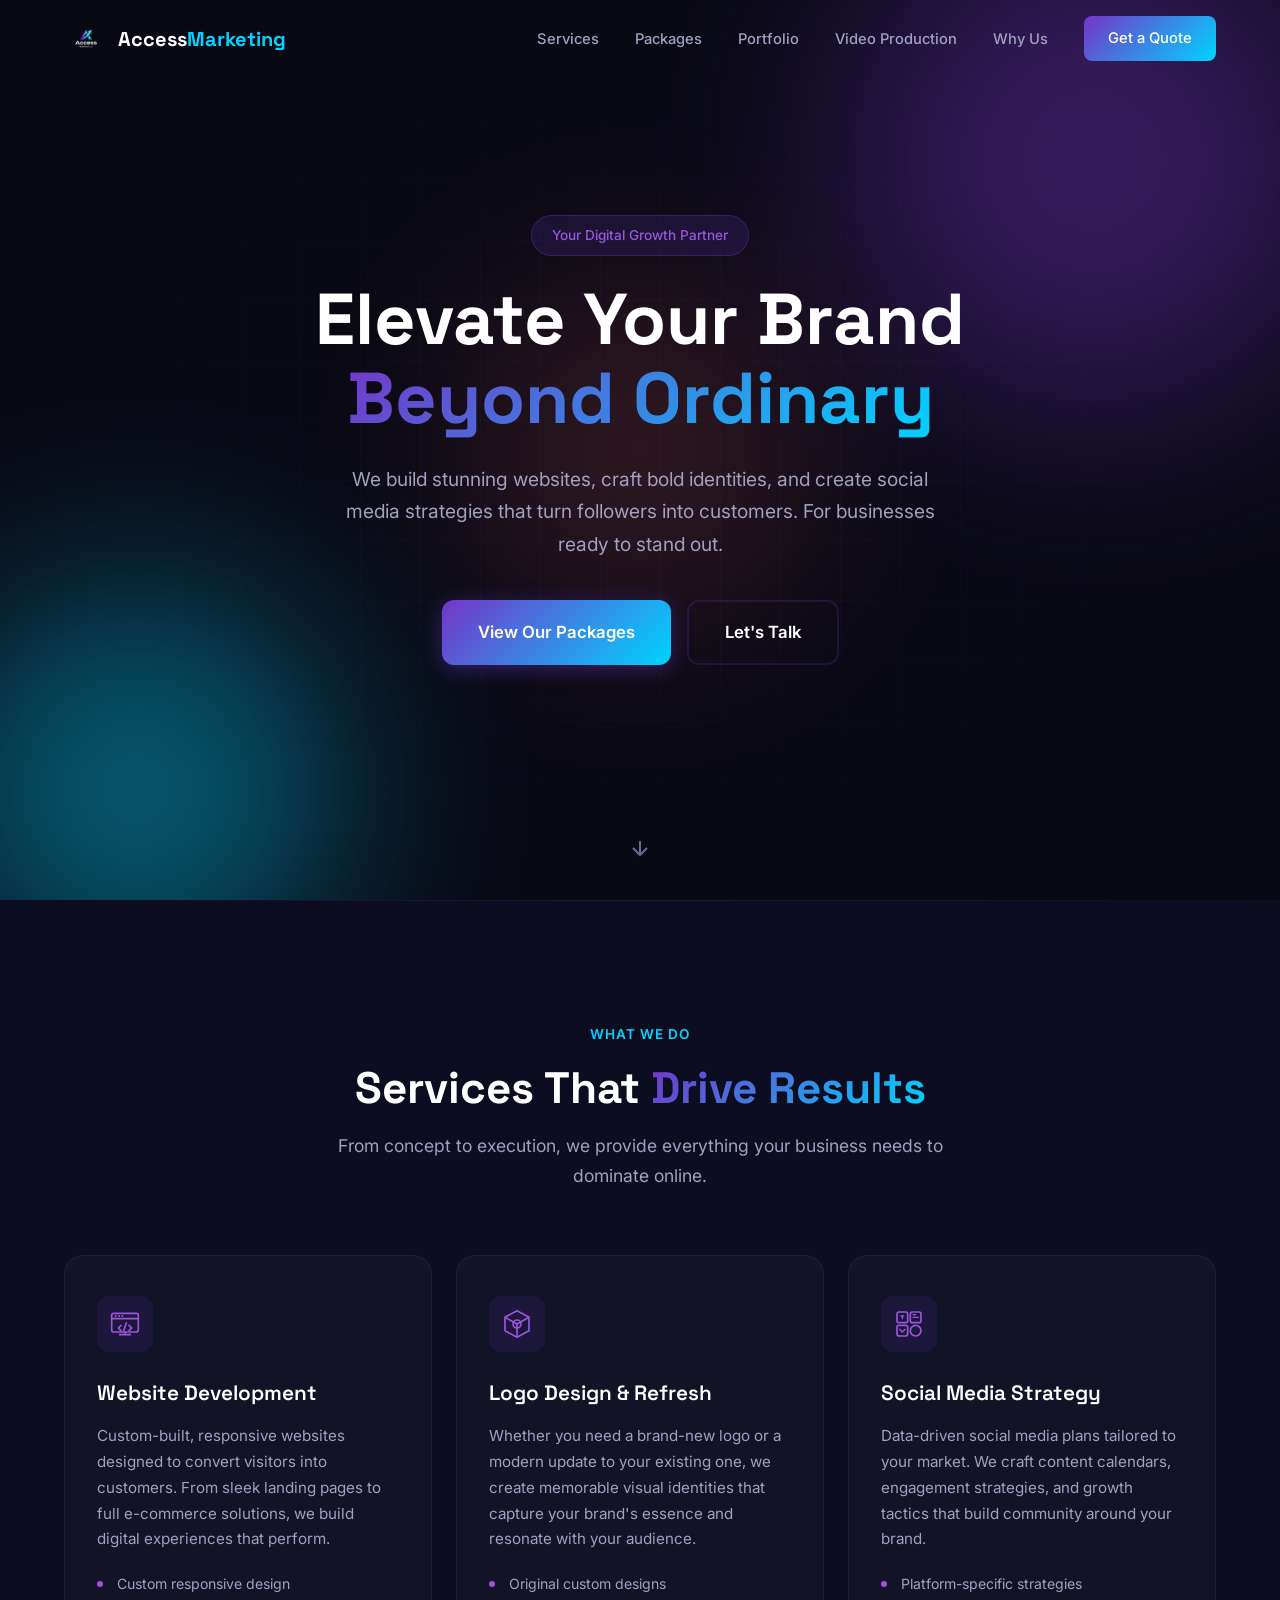
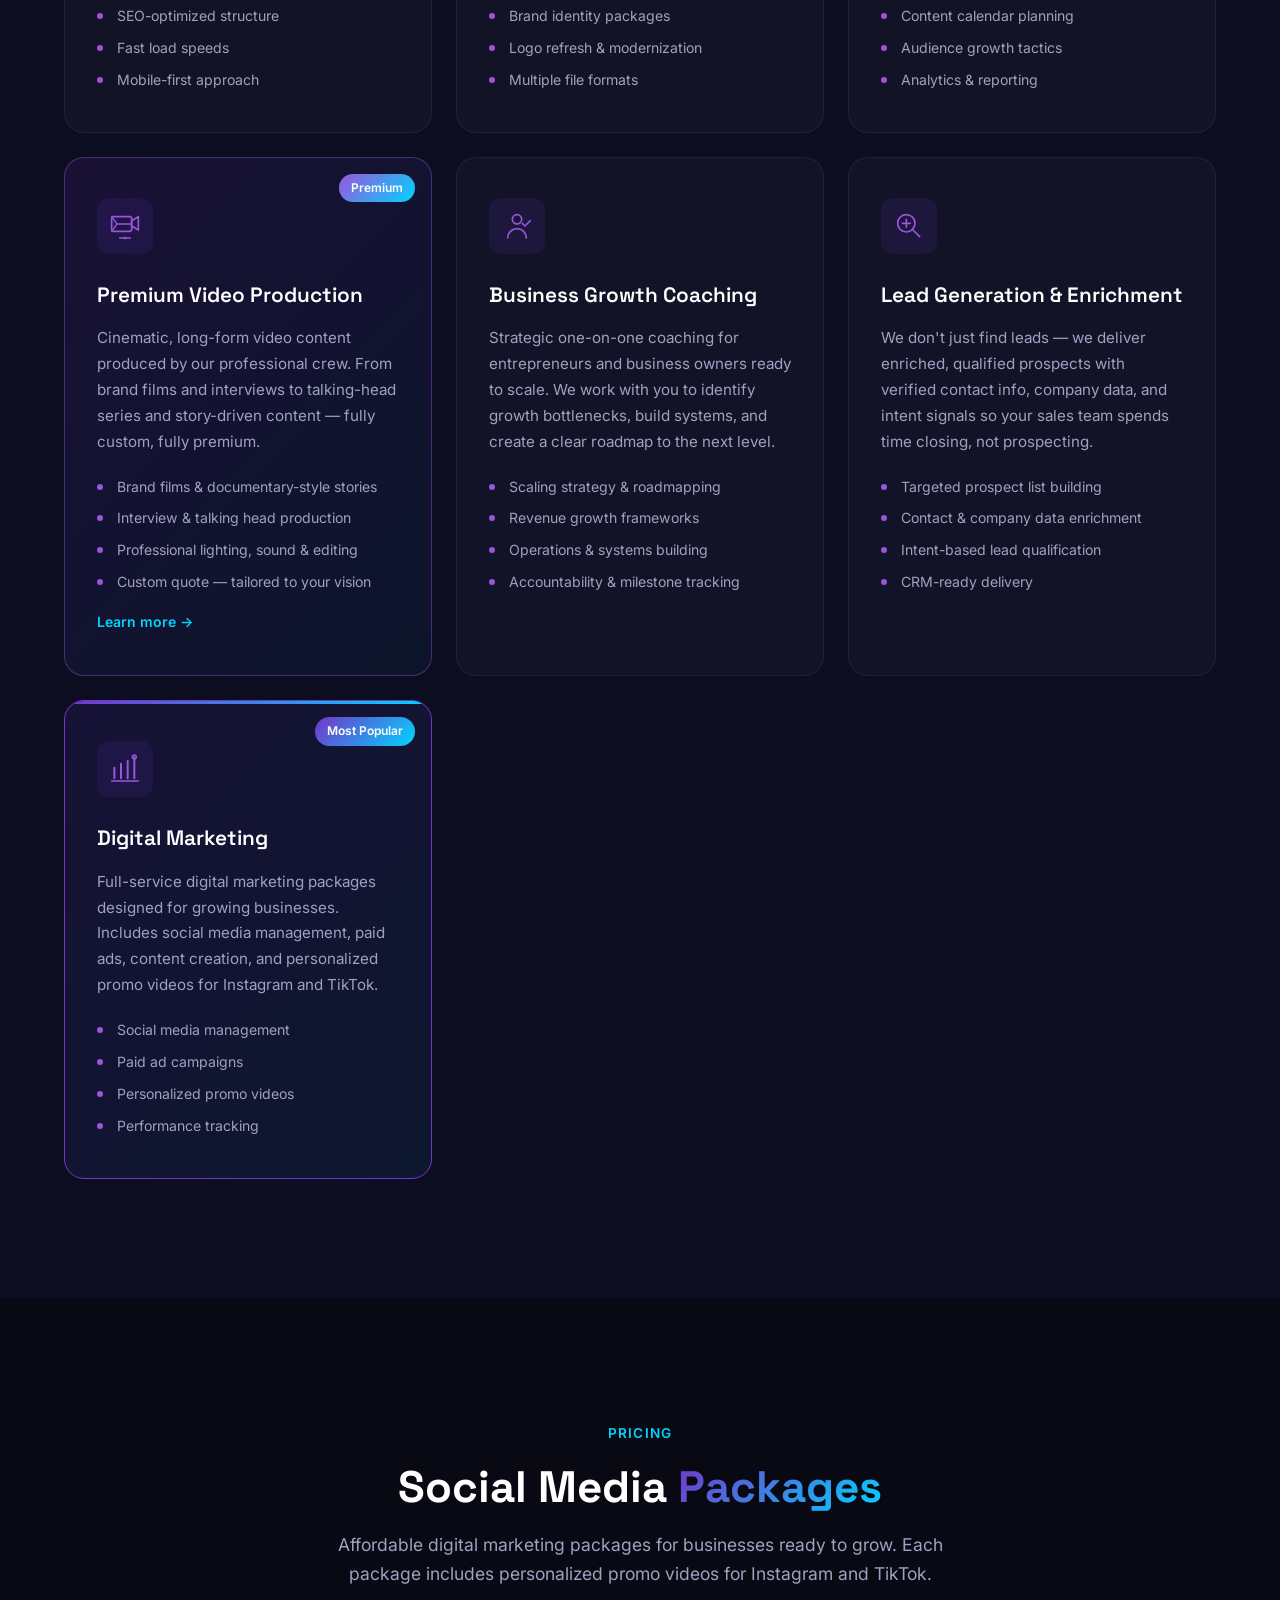
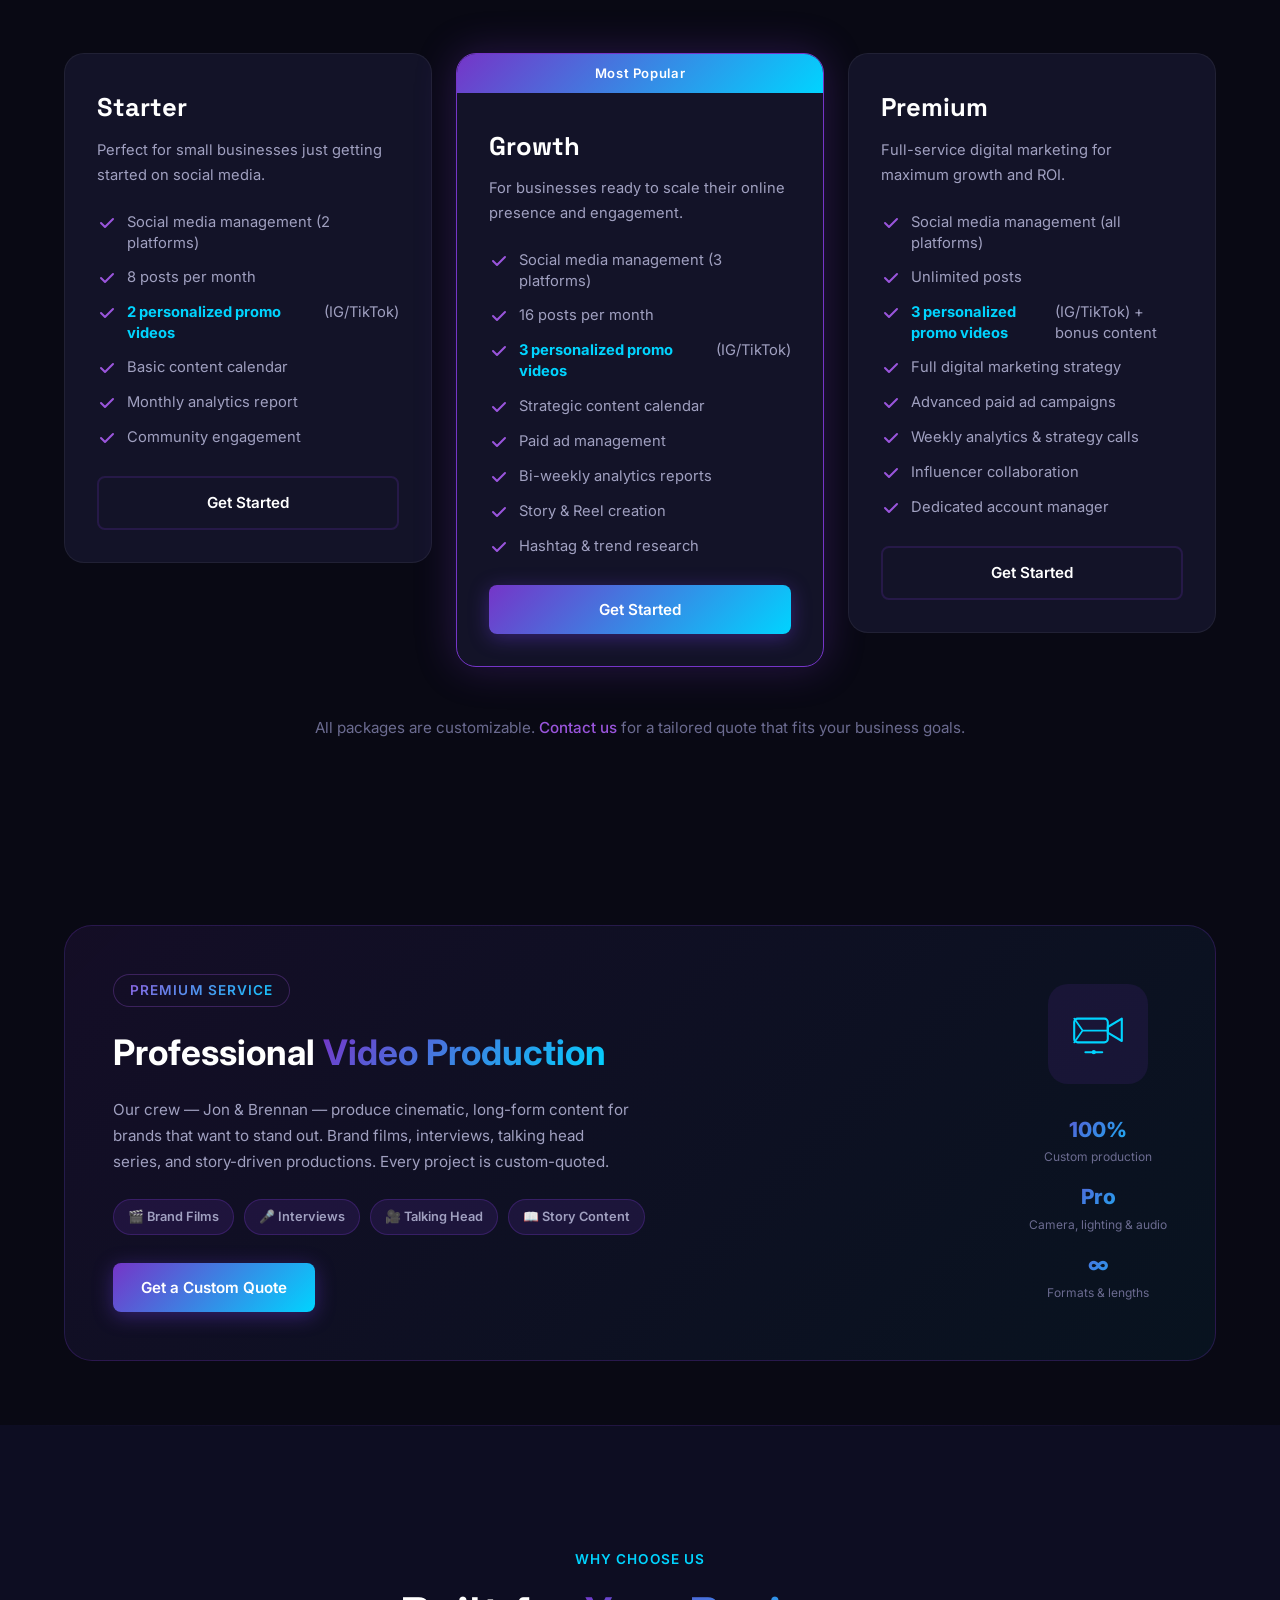
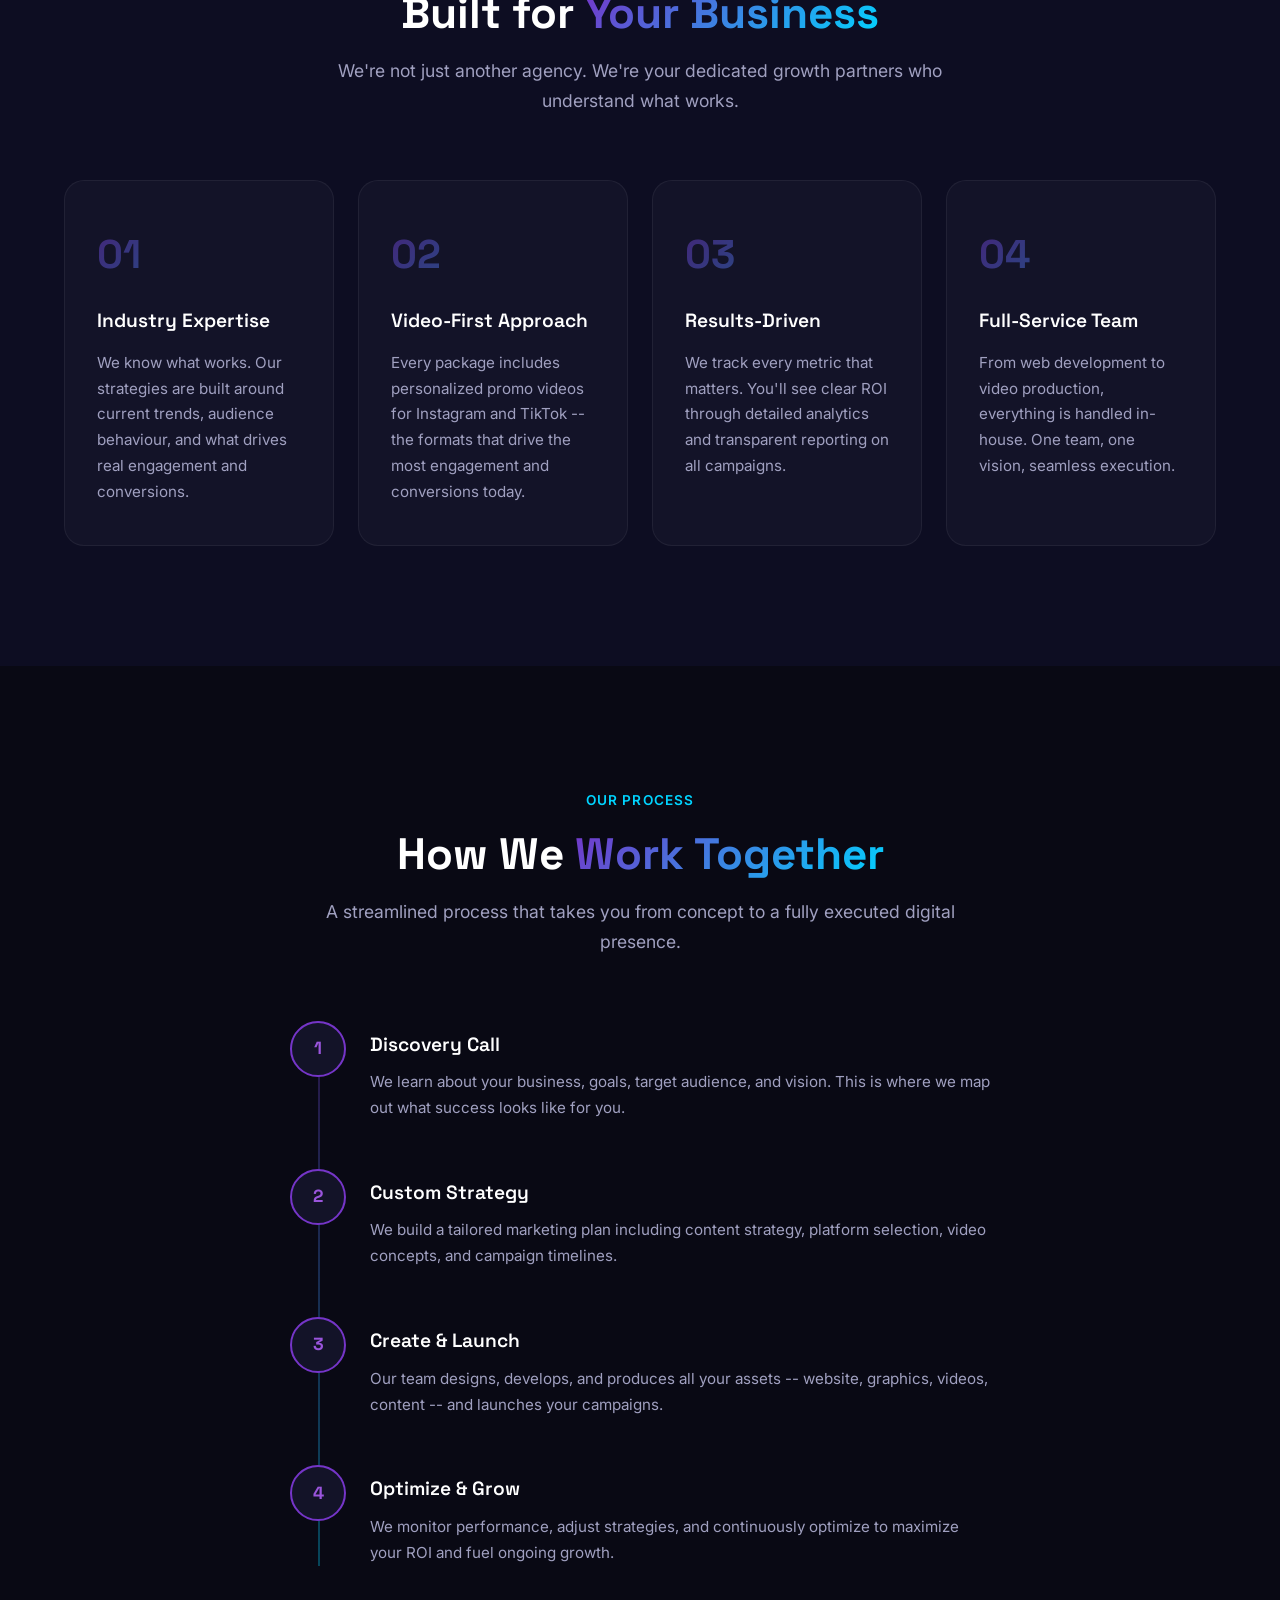
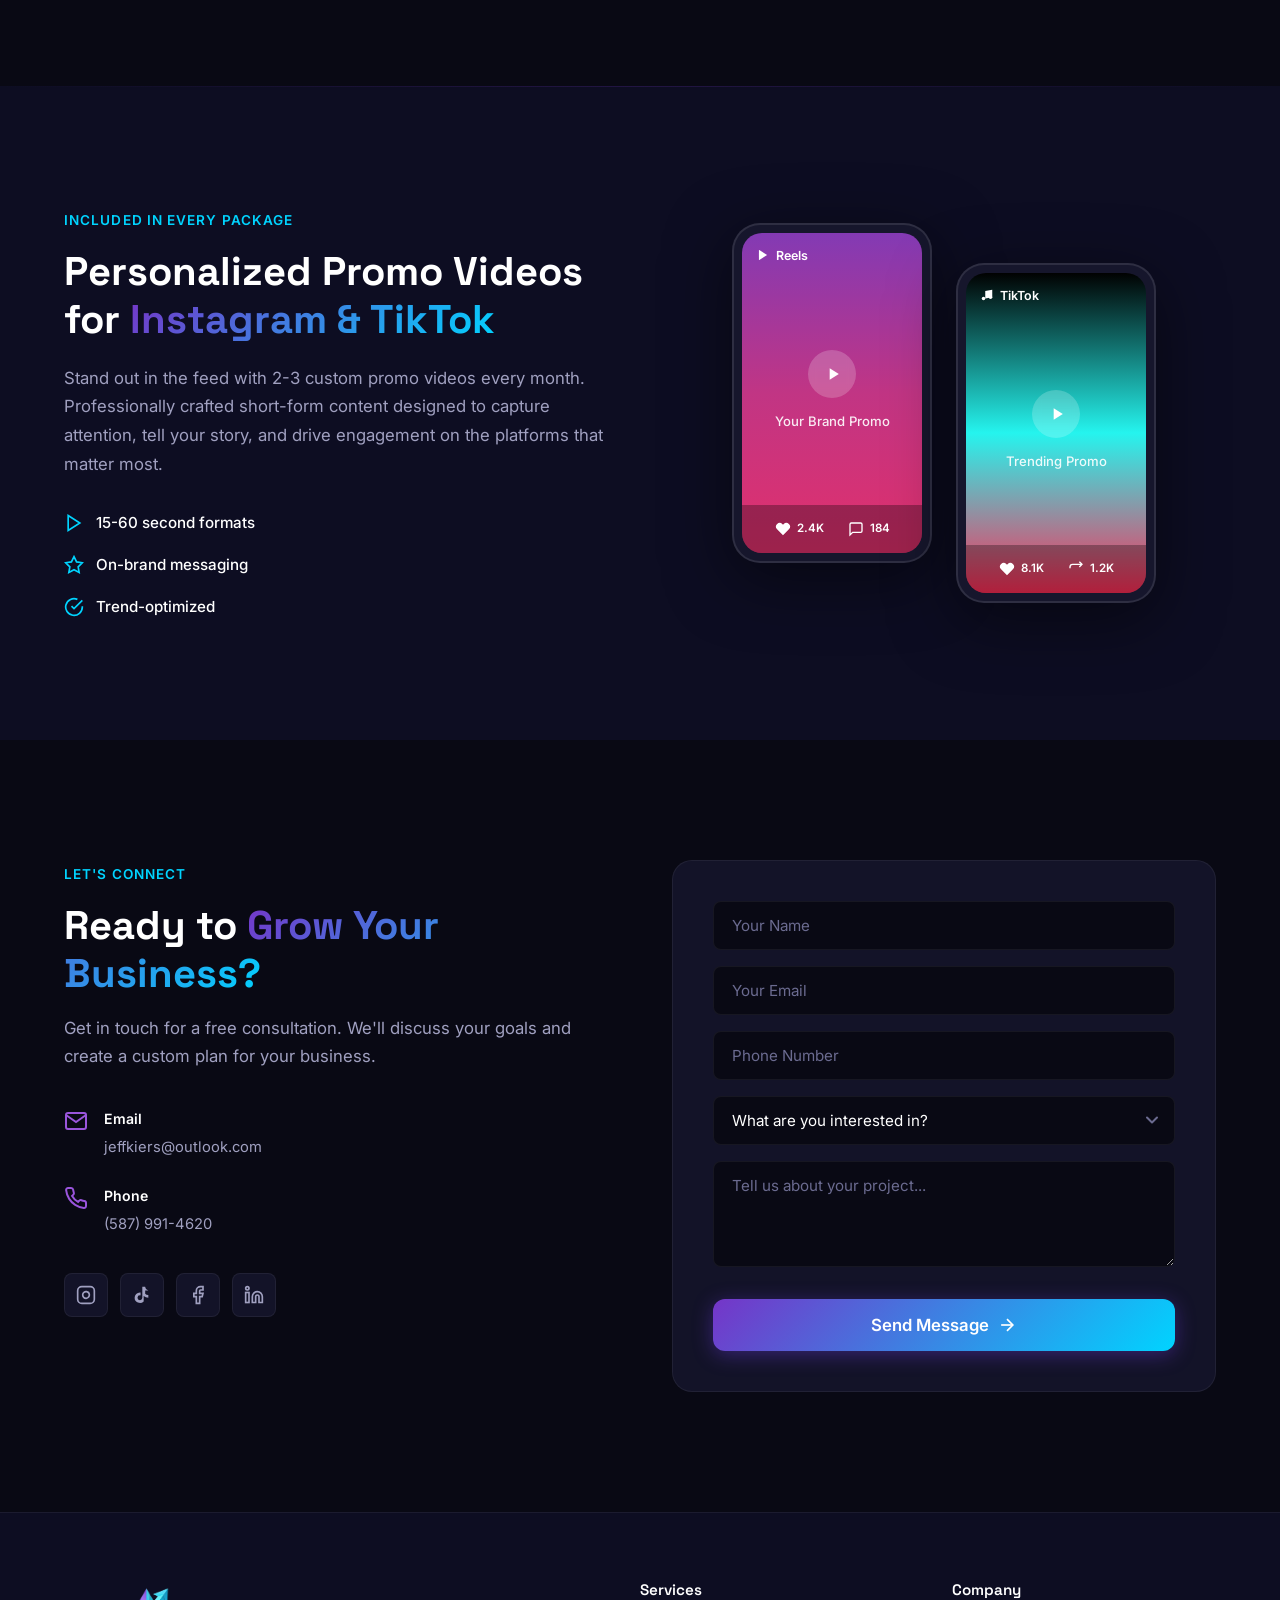
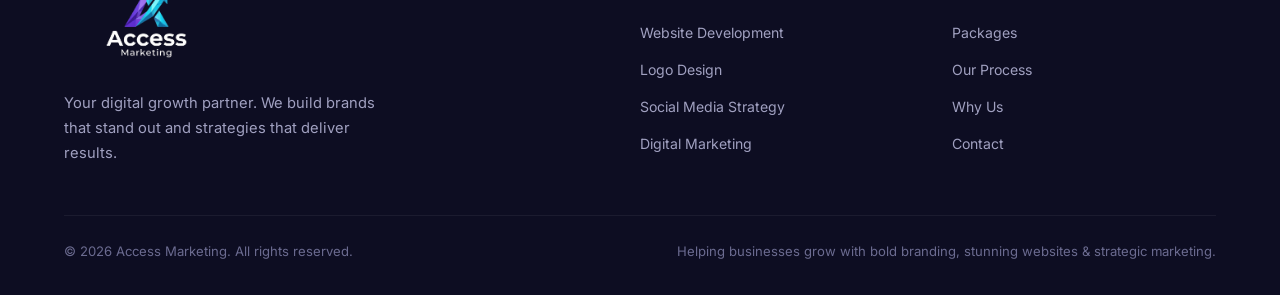
==== commit 1537b296: "Consolidate premium video section into compact spotlight card Co-Authored-By: Claude Sonnet 4.6 <nor" ====
--- a/index.html
+++ b/index.html
@@ -358,114 +358,36 @@
   <!-- Premium Video Production Section -->
   <section class="video-production" id="video-production">
     <div class="container">
-      <div class="section-header">
-        <span class="section-tag premium-tag">Premium Service</span>
-        <h2>Professional <span class="gradient-text">Video Production</span></h2>
-        <p>When your brand needs more than a quick promo clip — our professional production team delivers cinematic, story-driven content that makes a lasting impression.</p>
-      </div>
-
-      <div class="video-team-intro" data-aos>
-        <div class="video-team-icon">
-          <svg viewBox="0 0 56 56" fill="none" xmlns="http://www.w3.org/2000/svg">
-            <rect x="4" y="12" width="36" height="26" rx="4" stroke="currentColor" stroke-width="2.5"/>
-            <path d="M40 20l12-8v24l-12-8V20z" stroke="currentColor" stroke-width="2.5" stroke-linejoin="round"/>
-            <circle cx="18" cy="44" r="2.5" fill="currentColor"/>
-            <circle cx="30" cy="44" r="2.5" fill="currentColor"/>
-            <path d="M10 44h36" stroke="currentColor" stroke-width="2" stroke-linecap="round"/>
-          </svg>
-        </div>
-        <div class="video-team-text">
-          <h3>Meet the Production Team</h3>
-          <p>Jon and Brennan bring years of professional video experience to every project. Whether it's a polished brand story, a compelling interview series, or a cinematic talking-head production — they handle everything from pre-production planning to final edit.</p>
-        </div>
-      </div>
-
-      <div class="video-types-grid">
-        <!-- Brand Films & Stories -->
-        <div class="video-type-card" data-aos>
-          <div class="video-type-icon">
-            <svg viewBox="0 0 40 40" fill="none" xmlns="http://www.w3.org/2000/svg">
-              <circle cx="20" cy="20" r="16" stroke="currentColor" stroke-width="2"/>
-              <path d="M16 13l12 7-12 7V13z" fill="currentColor"/>
-            </svg>
-          </div>
-          <h4>Brand Films & Stories</h4>
-          <p>Long-form documentary-style brand films that tell your company's story with depth and emotion. Perfect for your website, YouTube, or major campaigns.</p>
-          <ul class="video-type-features">
-            <li>Full story concept & scripting</li>
-            <li>Multi-location shoots</li>
-            <li>Professional colour grade & sound mix</li>
-          </ul>
-        </div>
-        <!-- Interviews -->
-        <div class="video-type-card" data-aos>
-          <div class="video-type-icon">
-            <svg viewBox="0 0 40 40" fill="none" xmlns="http://www.w3.org/2000/svg">
-              <circle cx="20" cy="14" r="6" stroke="currentColor" stroke-width="2"/>
-              <path d="M8 34c0-6.627 5.373-12 12-12s12 5.373 12 12" stroke="currentColor" stroke-width="2" stroke-linecap="round"/>
-              <circle cx="30" cy="20" r="4" stroke="currentColor" stroke-width="1.5"/>
-              <path d="M25 34c0-3.866 2.686-7 6-7" stroke="currentColor" stroke-width="1.5" stroke-linecap="round"/>
-            </svg>
-          </div>
-          <h4>Interviews & Testimonials</h4>
-          <p>Expertly filmed interviews with clients, leadership, or subject matter experts. Builds trust and credibility through authentic storytelling.</p>
-          <ul class="video-type-features">
-            <li>Studio or on-location setup</li>
-            <li>Professional lighting & audio</li>
-            <li>Edited for social & long-form</li>
-          </ul>
-        </div>
-        <!-- Talking Head -->
-        <div class="video-type-card" data-aos>
-          <div class="video-type-icon">
-            <svg viewBox="0 0 40 40" fill="none" xmlns="http://www.w3.org/2000/svg">
-              <rect x="6" y="8" width="28" height="20" rx="3" stroke="currentColor" stroke-width="2"/>
-              <path d="M6 8l8 10M6 28l8-10M14 18h12" stroke="currentColor" stroke-width="1.5" stroke-linecap="round"/>
-              <path d="M14 32l-4 4h20l-4-4" stroke="currentColor" stroke-width="2" stroke-linejoin="round"/>
-            </svg>
-          </div>
-          <h4>Talking Head Videos</h4>
-          <p>Clean, professional on-camera presence for thought leadership, explainer content, course material, or executive messaging — delivered with a cinematic look.</p>
-          <ul class="video-type-features">
-            <li>Teleprompter available</li>
-            <li>Multi-angle setups</li>
-            <li>Branded lower-thirds & graphics</li>
-          </ul>
-        </div>
-      </div>
-
-      <div class="video-pricing-banner" data-aos>
-        <div class="video-pricing-left">
-          <div class="video-pricing-tag">Custom Pricing</div>
-          <h3>Every project is unique — so is every quote.</h3>
-          <p>Premium video production is priced based on scope, shoot days, crew requirements, and post-production needs. Tell us your vision and we'll build a package that fits.</p>
-        </div>
-        <div class="video-pricing-right">
-          <div class="video-pricing-includes">
-            <h4>What's always included:</h4>
-            <ul>
-              <li>
-                <svg viewBox="0 0 20 20" fill="currentColor"><path d="M16.707 5.293a1 1 0 010 1.414l-8 8a1 1 0 01-1.414 0l-4-4a1 1 0 011.414-1.414L8 12.586l7.293-7.293a1 1 0 011.414 0z"/></svg>
-                Pre-production planning & consultation
-              </li>
-              <li>
-                <svg viewBox="0 0 20 20" fill="currentColor"><path d="M16.707 5.293a1 1 0 010 1.414l-8 8a1 1 0 01-1.414 0l-4-4a1 1 0 011.414-1.414L8 12.586l7.293-7.293a1 1 0 011.414 0z"/></svg>
-                Professional camera, lighting & audio
-              </li>
-              <li>
-                <svg viewBox="0 0 20 20" fill="currentColor"><path d="M16.707 5.293a1 1 0 010 1.414l-8 8a1 1 0 01-1.414 0l-4-4a1 1 0 011.414-1.414L8 12.586l7.293-7.293a1 1 0 011.414 0z"/></svg>
-                Full editing, colour grade & sound mix
-              </li>
-              <li>
-                <svg viewBox="0 0 20 20" fill="currentColor"><path d="M16.707 5.293a1 1 0 010 1.414l-8 8a1 1 0 01-1.414 0l-4-4a1 1 0 011.414-1.414L8 12.586l7.293-7.293a1 1 0 011.414 0z"/></svg>
-                Multiple delivery formats (web, social, broadcast)
-              </li>
-            </ul>
-          </div>
-          <a href="#contact" class="btn btn-primary btn-lg">Get a Custom Quote</a>
-        </div>
-      </div>
-
+      <div class="video-spotlight" data-aos>
+        <div class="video-spotlight-left">
+          <span class="section-tag premium-tag">Premium Service</span>
+          <h2>Professional <span class="gradient-text">Video Production</span></h2>
+          <p>Our crew — Jon & Brennan — produce cinematic, long-form content for brands that want to stand out. Brand films, interviews, talking head series, and story-driven productions. Every project is custom-quoted.</p>
+          <div class="video-format-pills">
+            <span class="video-pill">🎬 Brand Films</span>
+            <span class="video-pill">🎤 Interviews</span>
+            <span class="video-pill">🎥 Talking Head</span>
+            <span class="video-pill">📖 Story Content</span>
+          </div>
+          <a href="#contact" class="btn btn-primary">Get a Custom Quote</a>
+        </div>
+        <div class="video-spotlight-right">
+          <div class="video-spotlight-icon">
+            <svg viewBox="0 0 80 80" fill="none" xmlns="http://www.w3.org/2000/svg">
+              <rect x="6" y="18" width="48" height="34" rx="5" stroke="currentColor" stroke-width="3"/>
+              <path d="M54 30l20-12v32L54 38V30z" stroke="currentColor" stroke-width="3" stroke-linejoin="round"/>
+              <path d="M6 18l12 17M6 52l12-17M18 35h36" stroke="currentColor" stroke-width="2.5" stroke-linecap="round"/>
+              <circle cx="34" cy="66" r="3" fill="currentColor"/>
+              <path d="M22 66h24" stroke="currentColor" stroke-width="3" stroke-linecap="round"/>
+            </svg>
+          </div>
+          <div class="video-spotlight-stats">
+            <div class="video-stat"><span>100%</span><p>Custom production</p></div>
+            <div class="video-stat"><span>Pro</span><p>Camera, lighting & audio</p></div>
+            <div class="video-stat"><span>∞</span><p>Formats & lengths</p></div>
+          </div>
+        </div>
+      </div>
     </div>
   </section>
 
--- a/styles.css
+++ b/styles.css
@@ -1690,20 +1690,8 @@
 
 /* ===== PREMIUM VIDEO PRODUCTION ===== */
 .video-production {
-  padding: 100px 0;
+  padding: 64px 0;
   background: var(--bg-dark);
-  position: relative;
-  overflow: hidden;
-}
-
-.video-production::before {
-  content: '';
-  position: absolute;
-  inset: 0;
-  background:
-    radial-gradient(ellipse at 10% 50%, rgba(117, 53, 200, 0.08) 0%, transparent 60%),
-    radial-gradient(ellipse at 90% 20%, rgba(0, 212, 255, 0.05) 0%, transparent 60%);
-  pointer-events: none;
 }
 
 .premium-tag {
@@ -1718,11 +1706,9 @@
   display: inline-block;
 }
 
-/* Service card premium video */
 .service-card.premium-video {
   border-color: rgba(155, 85, 220, 0.4);
   background: linear-gradient(135deg, rgba(117, 53, 200, 0.12), rgba(0, 212, 255, 0.04));
-  position: relative;
 }
 
 .premium-badge {
@@ -1737,31 +1723,68 @@
   font-weight: 600;
   text-decoration: none;
   transition: var(--transition);
-  letter-spacing: 0.02em;
-}
-
-.service-link:hover {
-  color: var(--primary-light);
-  gap: 8px;
-}
-
-/* Team intro */
-.video-team-intro {
-  display: flex;
-  align-items: center;
-  gap: 32px;
+}
+
+.service-link:hover { color: var(--primary-light); }
+
+/* Spotlight card */
+.video-spotlight {
+  display: grid;
+  grid-template-columns: 1fr auto;
+  gap: 48px;
+  align-items: center;
   background: linear-gradient(135deg, rgba(117, 53, 200, 0.1), rgba(0, 212, 255, 0.05));
-  border: 1px solid var(--border);
-  border-radius: var(--radius-lg);
-  padding: 40px;
-  margin-bottom: 60px;
-}
-
-.video-team-icon {
-  flex-shrink: 0;
-  width: 80px;
-  height: 80px;
+  border: 1px solid rgba(117, 53, 200, 0.25);
+  border-radius: var(--radius-xl);
+  padding: 48px;
+}
+
+.video-spotlight-left .section-tag {
+  margin-bottom: 16px;
+  display: inline-block;
+}
+
+.video-spotlight-left h2 {
+  font-size: clamp(1.5rem, 3vw, 2.2rem);
+  margin-bottom: 14px;
+}
+
+.video-spotlight-left p {
+  color: var(--text-secondary);
+  line-height: 1.7;
+  margin-bottom: 24px;
+  max-width: 520px;
+  font-size: 0.95rem;
+}
+
+.video-format-pills {
+  display: flex;
+  flex-wrap: wrap;
+  gap: 10px;
+  margin-bottom: 28px;
+}
+
+.video-pill {
+  font-size: 0.8rem;
+  font-weight: 600;
+  padding: 6px 14px;
+  border-radius: 50px;
   background: rgba(117, 53, 200, 0.15);
+  border: 1px solid rgba(117, 53, 200, 0.3);
+  color: var(--text-secondary);
+}
+
+.video-spotlight-right {
+  display: flex;
+  flex-direction: column;
+  align-items: center;
+  gap: 28px;
+}
+
+.video-spotlight-icon {
+  width: 100px;
+  height: 100px;
+  background: rgba(117, 53, 200, 0.12);
   border-radius: var(--radius-lg);
   display: flex;
   align-items: center;
@@ -1769,199 +1792,29 @@
   color: var(--accent);
 }
 
-.video-team-icon svg {
-  width: 44px;
-  height: 44px;
-}
-
-.video-team-text h3 {
-  font-size: 1.25rem;
-  font-weight: 700;
-  color: var(--text-primary);
-  margin-bottom: 10px;
-}
-
-.video-team-text p {
-  color: var(--text-secondary);
-  line-height: 1.7;
-  font-size: 0.95rem;
-}
-
-/* Video type cards */
-.video-types-grid {
-  display: grid;
-  grid-template-columns: repeat(3, 1fr);
-  gap: 28px;
-  margin-bottom: 60px;
-}
-
-.video-type-card {
-  background: var(--bg-card);
-  border: 1px solid var(--border-light);
-  border-radius: var(--radius-lg);
-  padding: 36px 28px;
-  transition: var(--transition);
-  position: relative;
-  overflow: hidden;
-}
-
-.video-type-card::before {
-  content: '';
-  position: absolute;
-  top: 0; left: 0; right: 0;
-  height: 2px;
+.video-spotlight-icon svg { width: 56px; height: 56px; }
+
+.video-spotlight-stats {
+  display: flex;
+  flex-direction: column;
+  gap: 12px;
+  text-align: center;
+}
+
+.video-stat span {
+  display: block;
+  font-size: 1.3rem;
+  font-weight: 800;
   background: var(--gradient-primary);
-  opacity: 0;
-  transition: var(--transition);
-}
-
-.video-type-card:hover {
-  border-color: var(--border);
-  transform: translateY(-4px);
-  box-shadow: var(--shadow-glow);
-}
-
-.video-type-card:hover::before {
-  opacity: 1;
-}
-
-.video-type-icon {
-  width: 52px;
-  height: 52px;
-  background: rgba(117, 53, 200, 0.12);
-  border-radius: var(--radius-md);
-  display: flex;
-  align-items: center;
-  justify-content: center;
-  color: var(--accent);
-  margin-bottom: 20px;
-}
-
-.video-type-icon svg {
-  width: 28px;
-  height: 28px;
-}
-
-.video-type-card h4 {
-  font-size: 1.1rem;
-  font-weight: 700;
-  color: var(--text-primary);
-  margin-bottom: 12px;
-}
-
-.video-type-card > p {
-  color: var(--text-secondary);
-  font-size: 0.9rem;
-  line-height: 1.7;
-  margin-bottom: 20px;
-}
-
-.video-type-features {
-  list-style: none;
-  padding: 0;
+  -webkit-background-clip: text;
+  -webkit-text-fill-color: transparent;
+  background-clip: text;
+}
+
+.video-stat p {
+  font-size: 0.75rem;
+  color: var(--text-muted);
   margin: 0;
-  display: flex;
-  flex-direction: column;
-  gap: 8px;
-}
-
-.video-type-features li {
-  font-size: 0.85rem;
-  color: var(--text-muted);
-  padding-left: 16px;
-  position: relative;
-}
-
-.video-type-features li::before {
-  content: '—';
-  position: absolute;
-  left: 0;
-  color: var(--accent);
-  font-weight: 700;
-}
-
-/* Pricing banner */
-.video-pricing-banner {
-  display: grid;
-  grid-template-columns: 1fr 1fr;
-  gap: 48px;
-  align-items: center;
-  background: linear-gradient(135deg, rgba(117, 53, 200, 0.14), rgba(0, 212, 255, 0.07));
-  border: 1px solid rgba(117, 53, 200, 0.3);
-  border-radius: var(--radius-xl);
-  padding: 52px;
-  position: relative;
-  overflow: hidden;
-}
-
-.video-pricing-banner::before {
-  content: '';
-  position: absolute;
-  top: -40px; right: -40px;
-  width: 200px; height: 200px;
-  background: radial-gradient(circle, rgba(0, 212, 255, 0.1) 0%, transparent 70%);
-  pointer-events: none;
-}
-
-.video-pricing-tag {
-  display: inline-block;
-  font-size: 0.75rem;
-  font-weight: 700;
-  text-transform: uppercase;
-  letter-spacing: 0.1em;
-  color: var(--accent);
-  background: rgba(0, 212, 255, 0.1);
-  border: 1px solid rgba(0, 212, 255, 0.25);
-  padding: 4px 14px;
-  border-radius: 50px;
-  margin-bottom: 16px;
-}
-
-.video-pricing-left h3 {
-  font-size: 1.5rem;
-  font-weight: 700;
-  color: var(--text-primary);
-  margin-bottom: 12px;
-  line-height: 1.3;
-}
-
-.video-pricing-left p {
-  color: var(--text-secondary);
-  line-height: 1.7;
-  font-size: 0.95rem;
-}
-
-.video-pricing-includes h4 {
-  font-size: 0.9rem;
-  font-weight: 600;
-  color: var(--text-primary);
-  text-transform: uppercase;
-  letter-spacing: 0.06em;
-  margin-bottom: 16px;
-}
-
-.video-pricing-includes ul {
-  list-style: none;
-  padding: 0;
-  margin: 0 0 28px 0;
-  display: flex;
-  flex-direction: column;
-  gap: 10px;
-}
-
-.video-pricing-includes li {
-  display: flex;
-  align-items: center;
-  gap: 10px;
-  font-size: 0.9rem;
-  color: var(--text-secondary);
-}
-
-.video-pricing-includes li svg {
-  width: 16px;
-  height: 16px;
-  flex-shrink: 0;
-  fill: var(--accent);
 }
 
 /* ===== RESPONSIVE ===== */
@@ -1989,22 +1842,13 @@
 }
 
 @media (max-width: 1024px) {
-  .video-types-grid {
+  .video-spotlight {
     grid-template-columns: 1fr;
-    max-width: 500px;
-    margin-left: auto;
-    margin-right: auto;
-    margin-bottom: 60px;
-  }
-
-  .video-pricing-banner {
-    grid-template-columns: 1fr;
-    gap: 32px;
-  }
-
-  .video-team-intro {
-    flex-direction: column;
-    text-align: center;
+  }
+
+  .video-spotlight-right {
+    flex-direction: row;
+    justify-content: center;
   }
 }
 
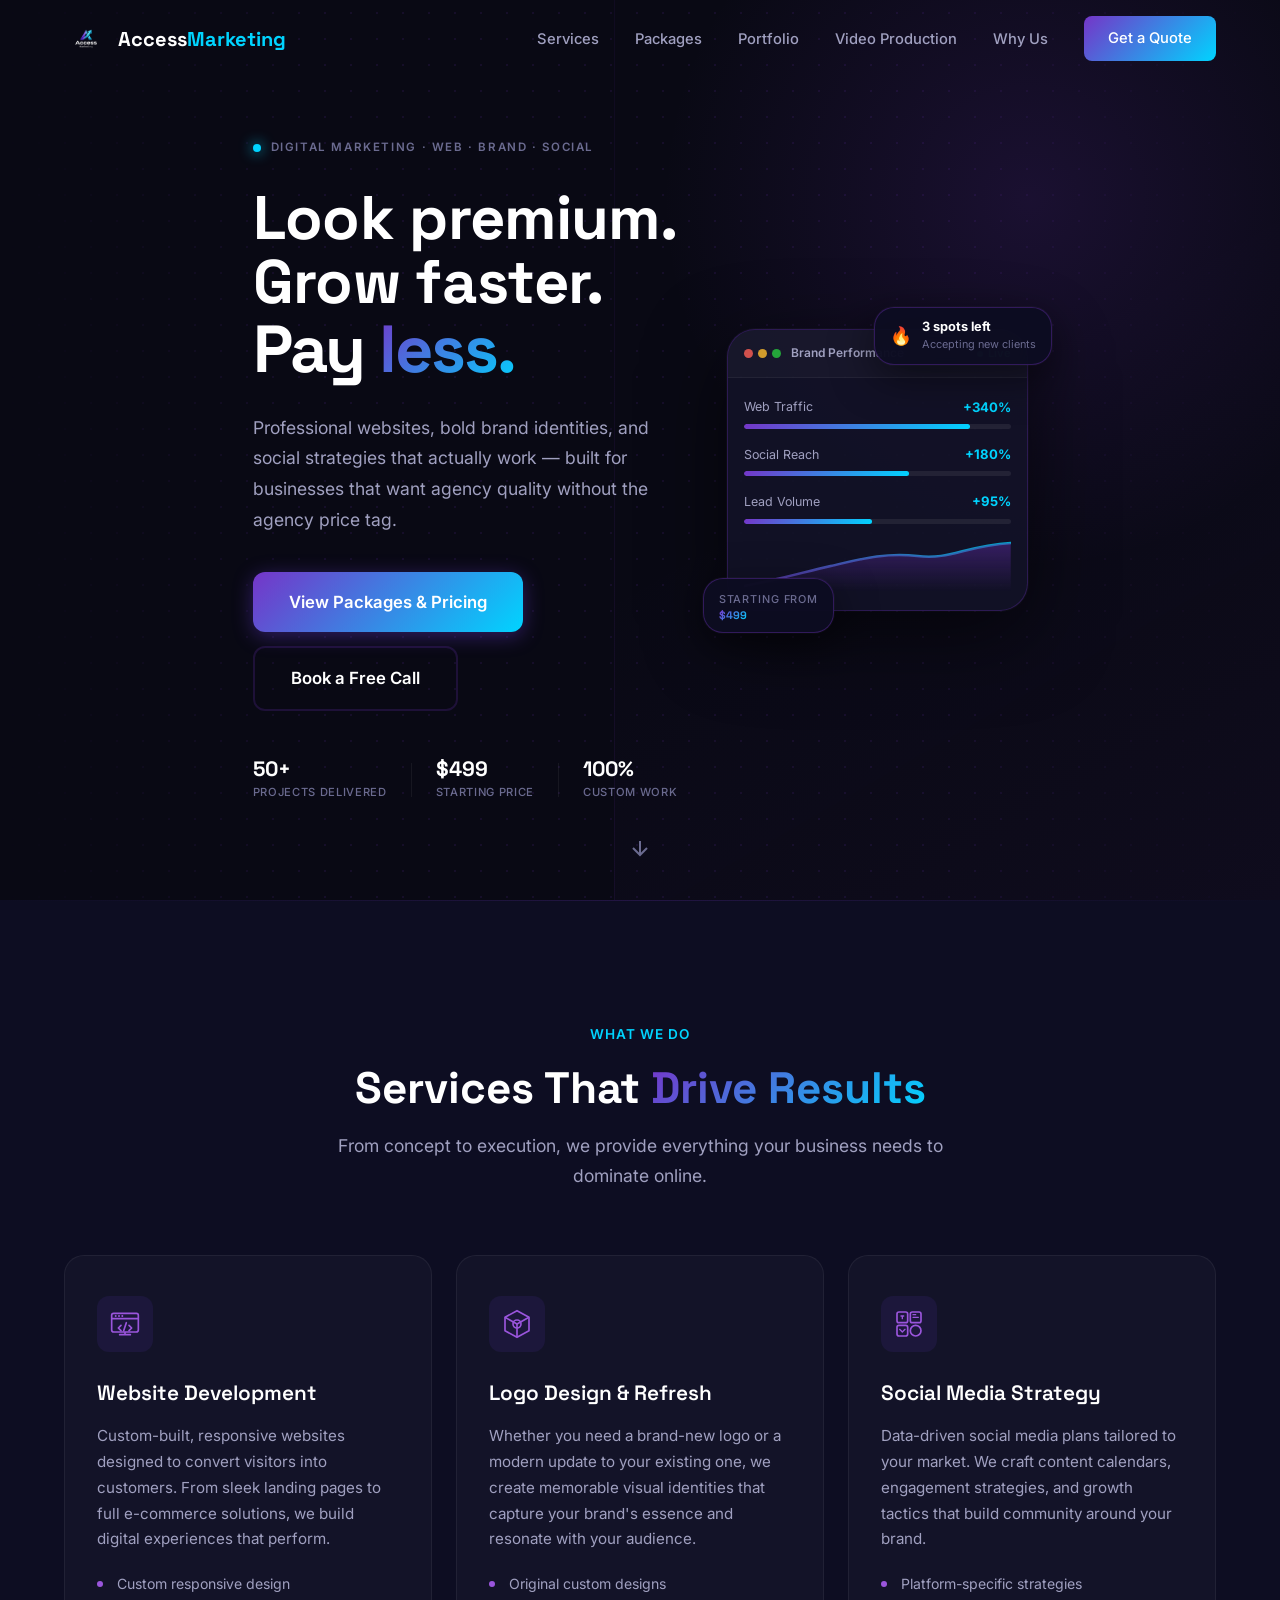
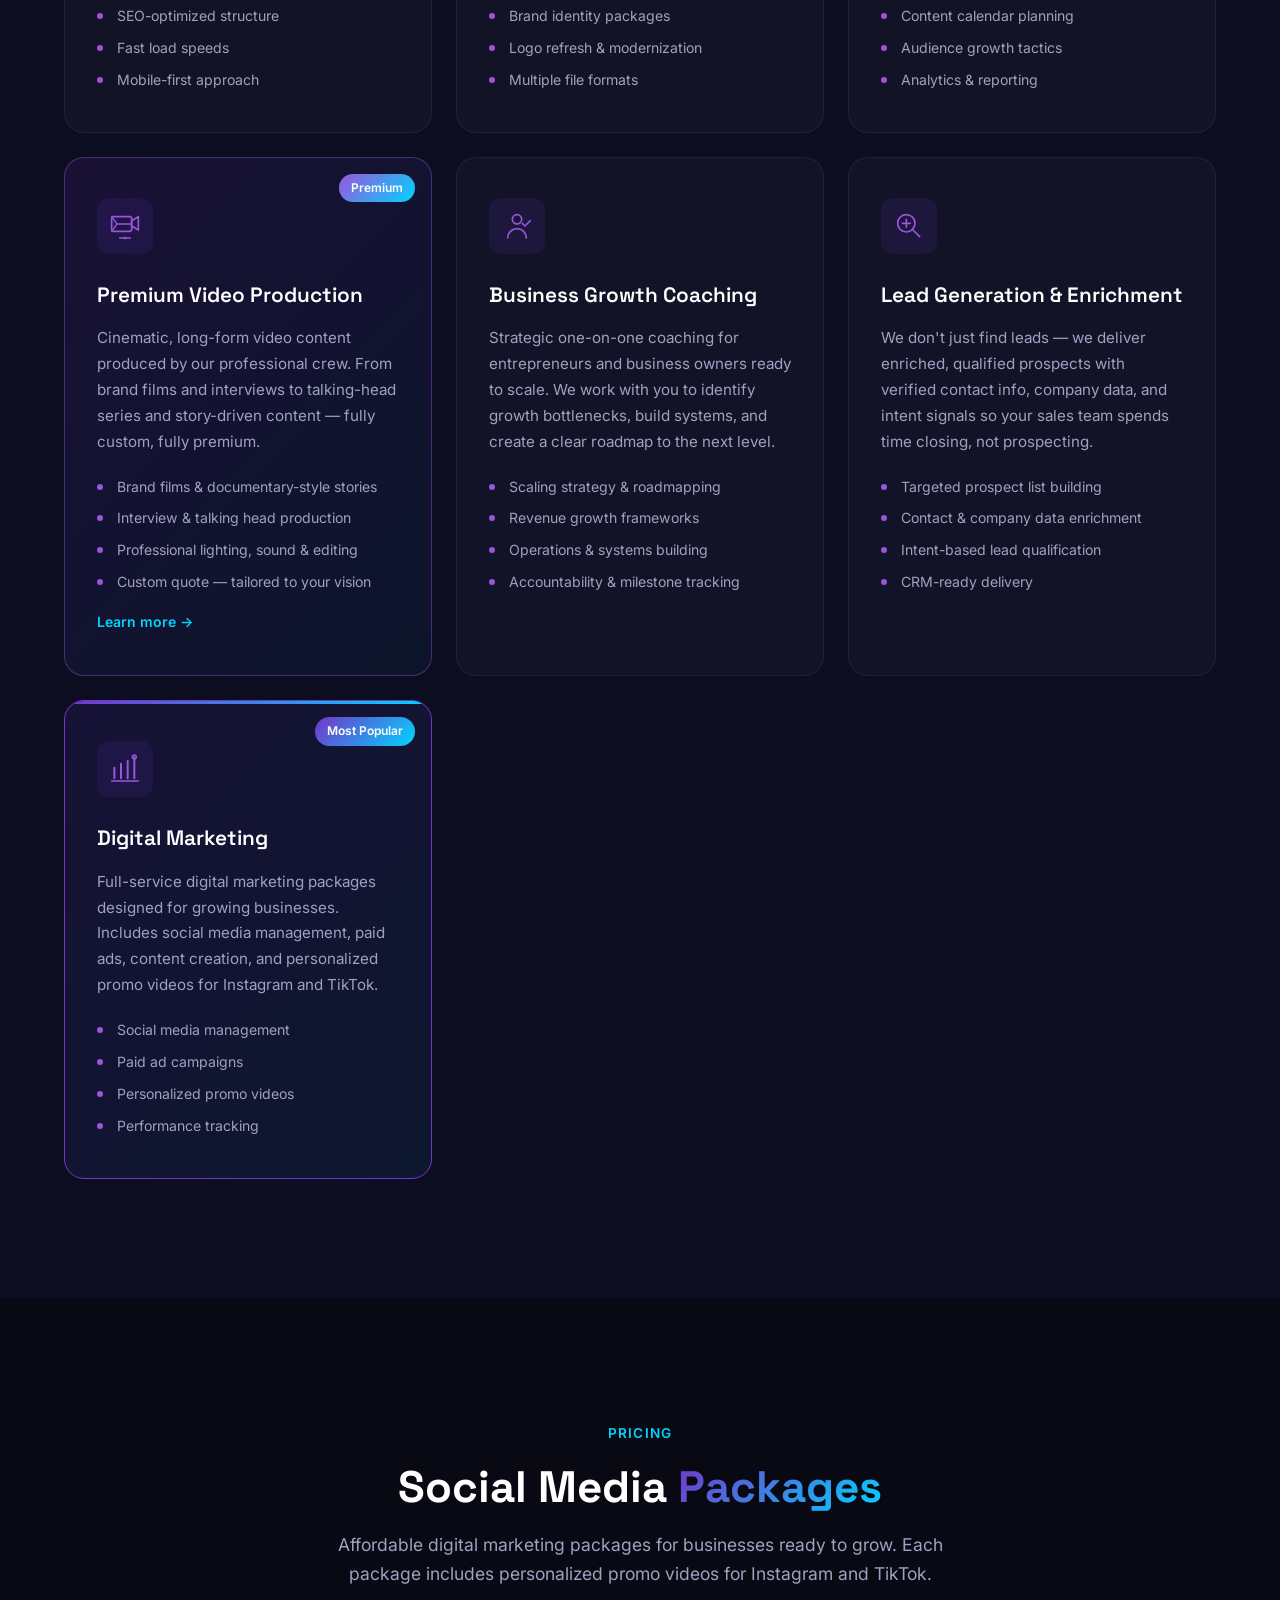
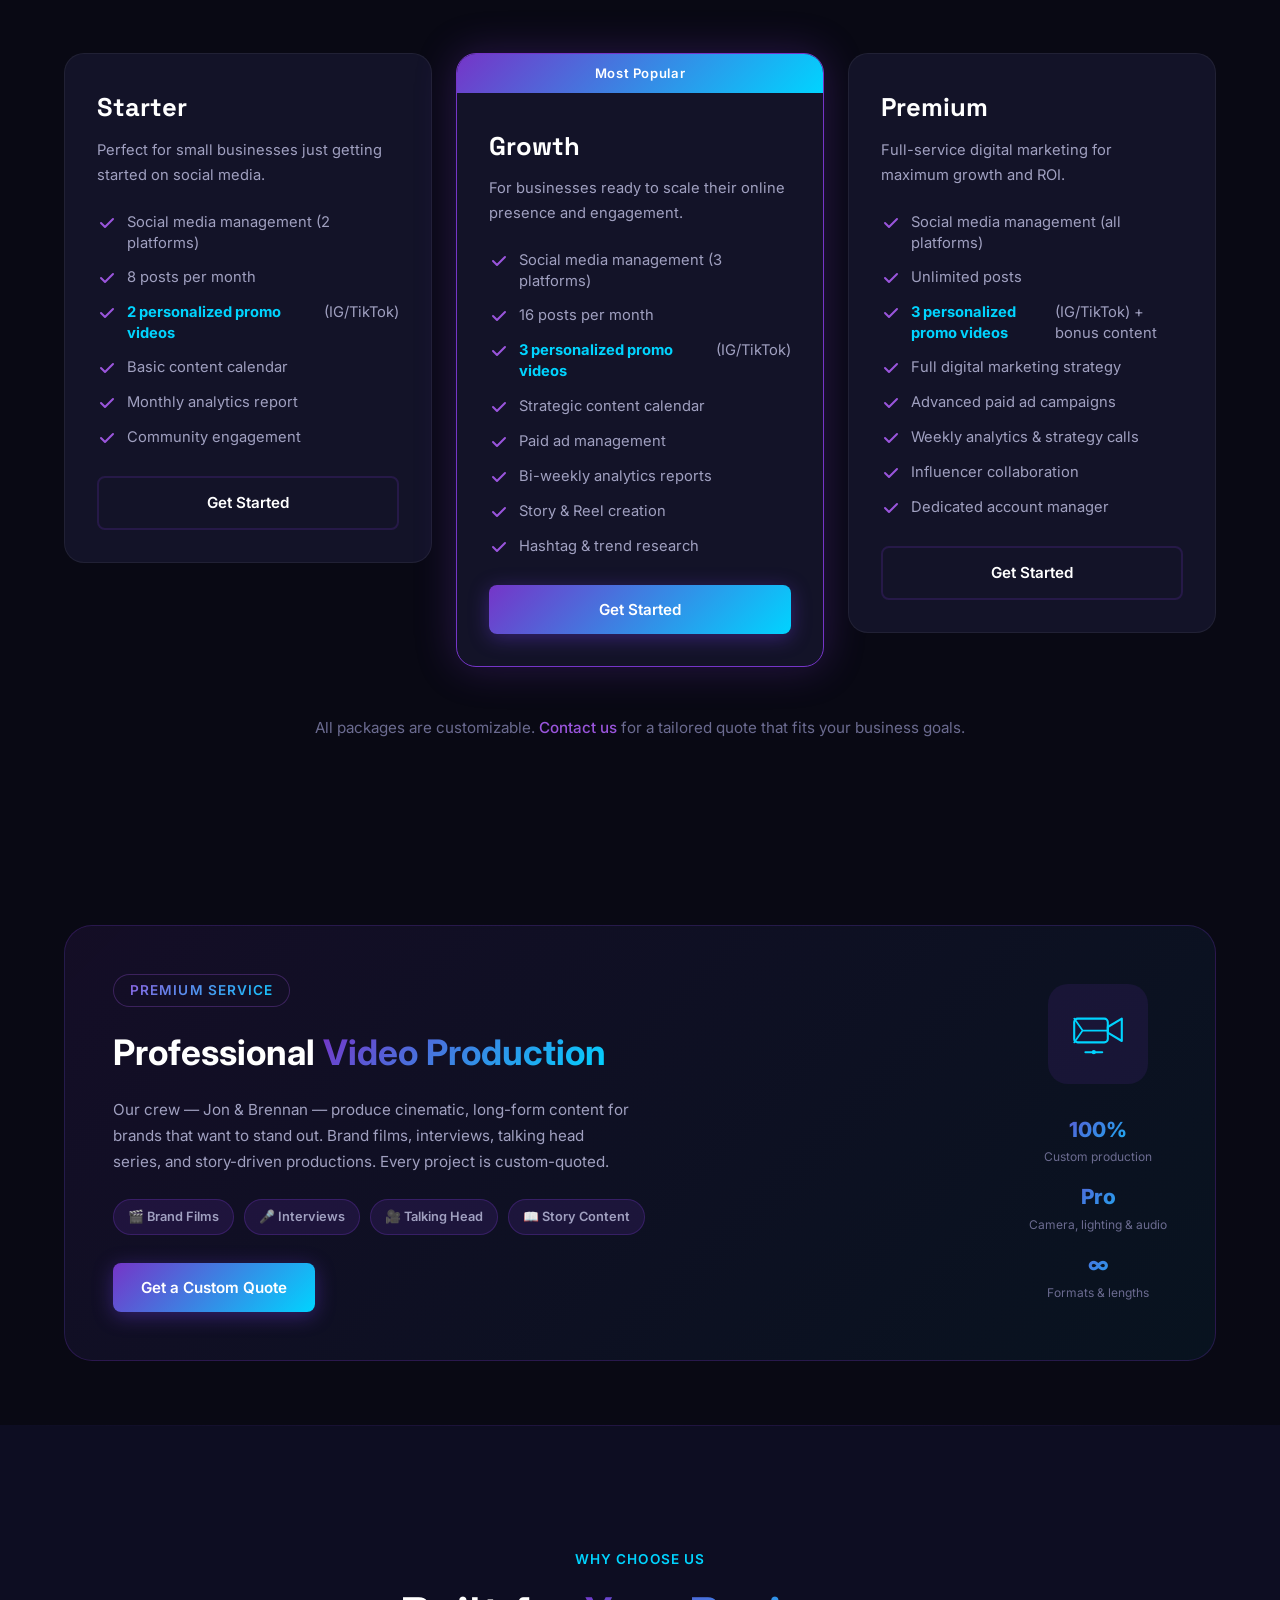
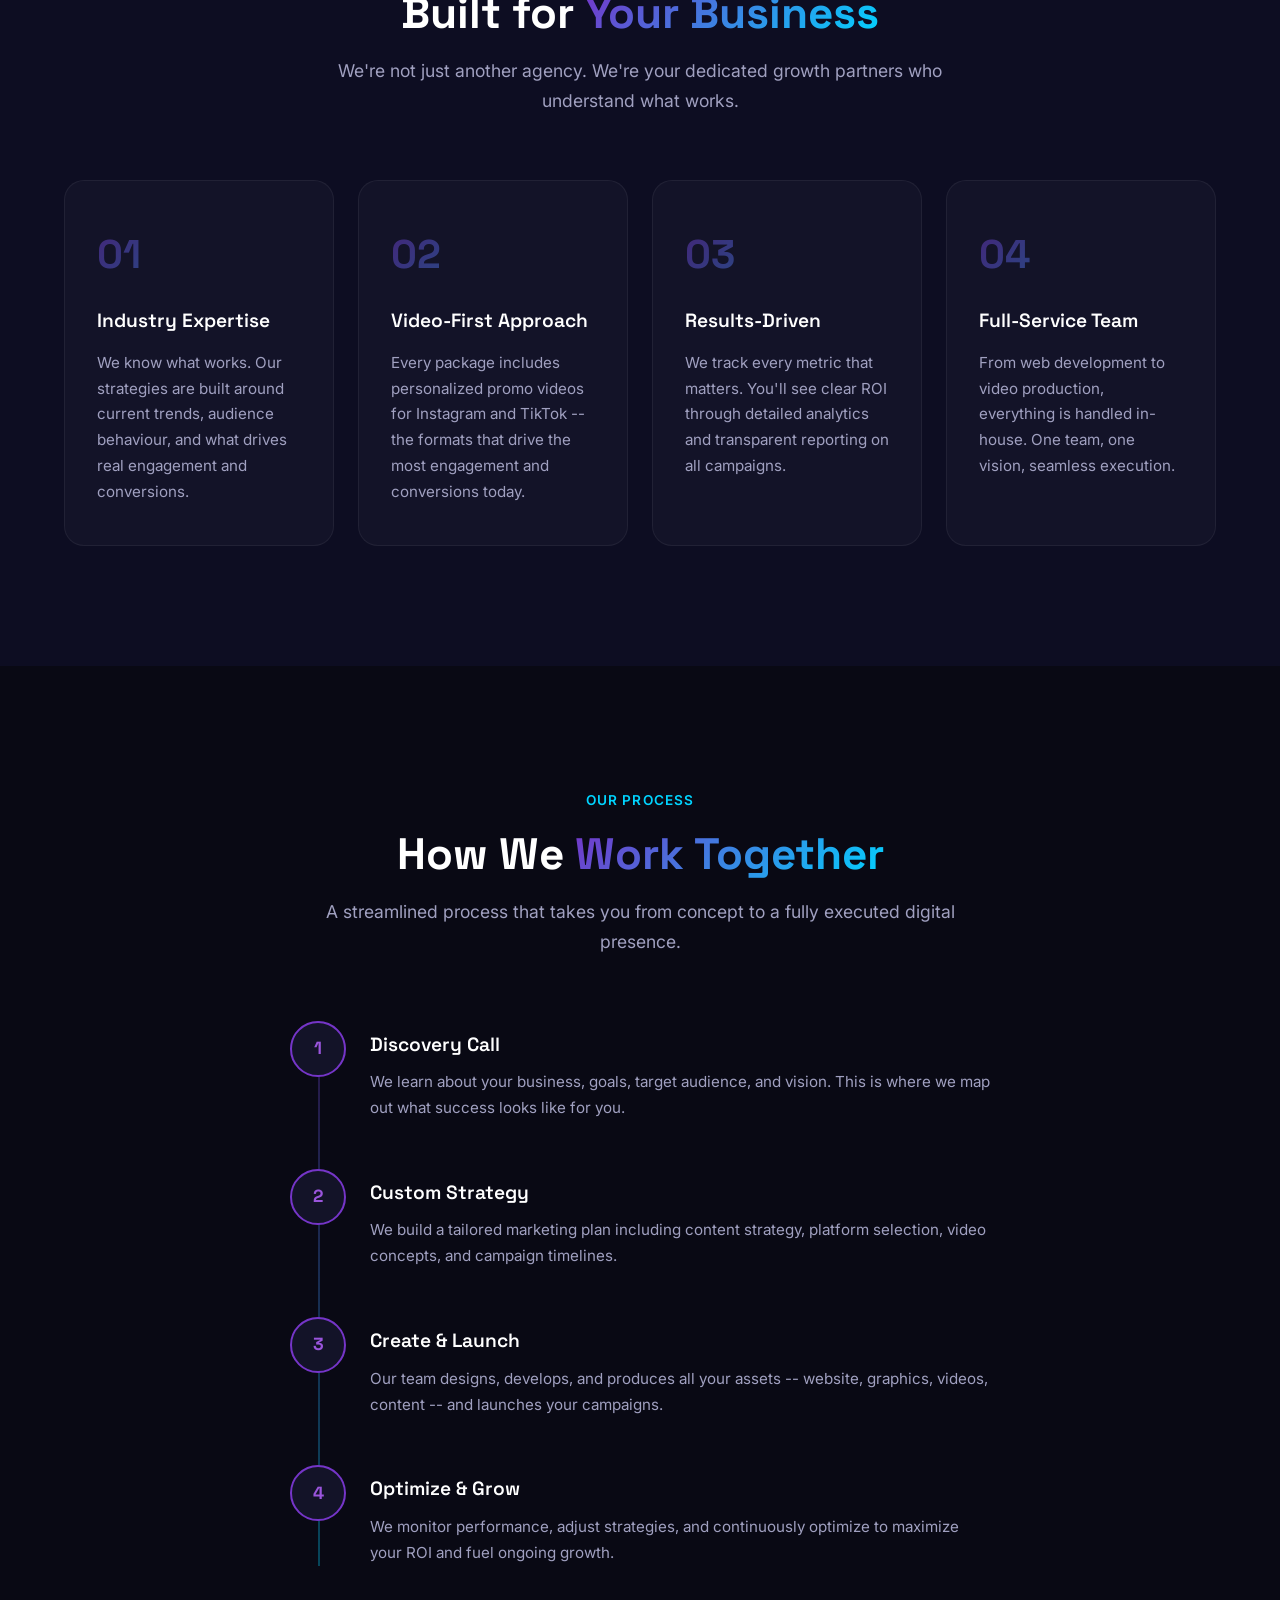
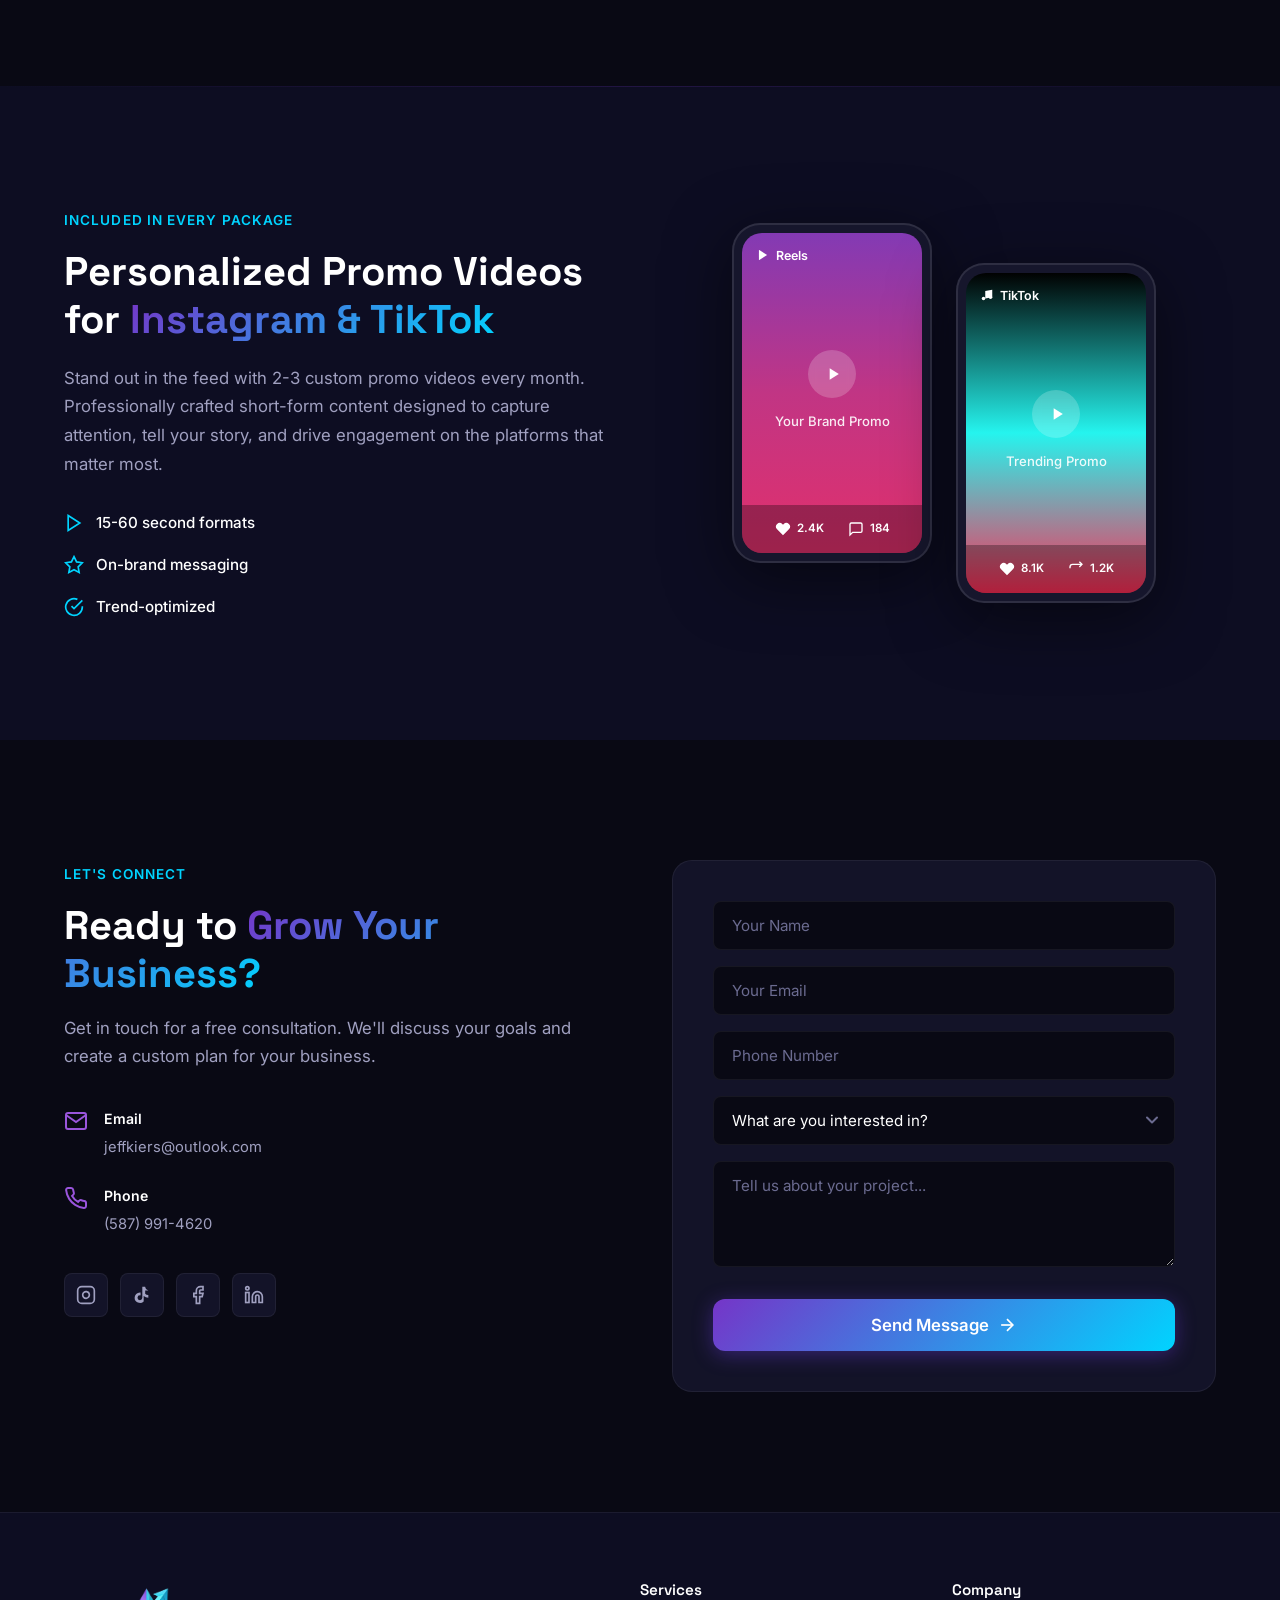
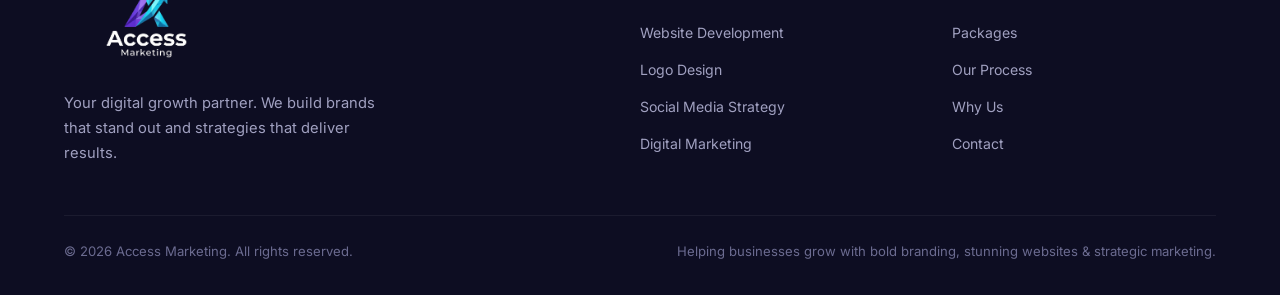
==== commit 97f0587d: "Redesign hero with premium asymmetric split layout Replace generic centered-blobs hero with a bold t" ====
--- a/index.html
+++ b/index.html
@@ -36,21 +36,126 @@
 
   <!-- Hero Section -->
   <header class="hero" id="hero">
-    <div class="hero-bg-effects">
-      <div class="hero-orb hero-orb-1"></div>
-      <div class="hero-orb hero-orb-2"></div>
-      <div class="hero-orb hero-orb-3"></div>
-      <div class="hero-grid"></div>
-    </div>
-    <div class="container hero-content">
-      <div class="hero-badge">Your Digital Growth Partner</div>
-      <h1>Elevate Your Brand<br><span class="gradient-text">Beyond Ordinary</span></h1>
-      <p class="hero-sub">We build stunning websites, craft bold identities, and create social media strategies that turn followers into customers. For businesses ready to stand out.</p>
-      <div class="hero-actions">
-        <a href="#packages" class="btn btn-primary btn-lg">View Our Packages</a>
-        <a href="#contact" class="btn btn-outline btn-lg">Let's Talk</a>
-      </div>
-    </div>
+    <div class="hero-bg">
+      <div class="hero-glow"></div>
+      <div class="hero-dots"></div>
+      <div class="hero-slash"></div>
+    </div>
+
+    <div class="container">
+      <div class="hero-split">
+
+        <!-- Left: Copy -->
+        <div class="hero-left">
+          <div class="hero-eyebrow">
+            <span class="eyebrow-dot"></span>
+            Digital Marketing · Web · Brand · Social
+          </div>
+
+          <h1 class="hero-headline">
+            <span class="hl-1">Look premium.</span>
+            <span class="hl-2">Grow faster.</span>
+            <span class="hl-3">Pay <span class="gradient-text">less.</span></span>
+          </h1>
+
+          <p class="hero-sub">Professional websites, bold brand identities, and social strategies that actually work — built for businesses that want agency quality without the agency price tag.</p>
+
+          <div class="hero-actions">
+            <a href="#packages" class="btn btn-primary btn-lg">View Packages & Pricing</a>
+            <a href="#contact" class="btn btn-outline btn-lg">Book a Free Call</a>
+          </div>
+
+          <div class="hero-proof">
+            <div class="proof-item">
+              <strong>50+</strong>
+              <span>Projects Delivered</span>
+            </div>
+            <div class="proof-divider"></div>
+            <div class="proof-item">
+              <strong>$499</strong>
+              <span>Starting Price</span>
+            </div>
+            <div class="proof-divider"></div>
+            <div class="proof-item">
+              <strong>100%</strong>
+              <span>Custom Work</span>
+            </div>
+          </div>
+        </div>
+
+        <!-- Right: Dashboard card -->
+        <div class="hero-right">
+          <div class="hero-cards">
+
+            <!-- Main stats card -->
+            <div class="hc-main">
+              <div class="hc-header">
+                <div class="hc-dots"><span></span><span></span><span></span></div>
+                <span class="hc-label">Brand Performance</span>
+                <span class="hc-live"><span></span>Live</span>
+              </div>
+              <div class="hc-body">
+                <div class="hc-metric">
+                  <div class="hc-metric-info">
+                    <span class="hc-metric-name">Web Traffic</span>
+                    <span class="hc-metric-val">+340%</span>
+                  </div>
+                  <div class="hc-bar"><div class="hc-bar-fill" style="--w:85%"></div></div>
+                </div>
+                <div class="hc-metric">
+                  <div class="hc-metric-info">
+                    <span class="hc-metric-name">Social Reach</span>
+                    <span class="hc-metric-val">+180%</span>
+                  </div>
+                  <div class="hc-bar"><div class="hc-bar-fill" style="--w:62%"></div></div>
+                </div>
+                <div class="hc-metric">
+                  <div class="hc-metric-info">
+                    <span class="hc-metric-name">Lead Volume</span>
+                    <span class="hc-metric-val">+95%</span>
+                  </div>
+                  <div class="hc-bar"><div class="hc-bar-fill" style="--w:48%"></div></div>
+                </div>
+                <div class="hc-sparkline">
+                  <svg viewBox="0 0 200 52" fill="none" preserveAspectRatio="none">
+                    <defs>
+                      <linearGradient id="sparkGrad" x1="0" y1="0" x2="0" y2="1">
+                        <stop offset="0%" stop-color="#7535C8" stop-opacity="0.5"/>
+                        <stop offset="100%" stop-color="#7535C8" stop-opacity="0"/>
+                      </linearGradient>
+                      <linearGradient id="sparkLine" x1="0" y1="0" x2="1" y2="0">
+                        <stop offset="0%" stop-color="#7535C8"/>
+                        <stop offset="100%" stop-color="#00D4FF"/>
+                      </linearGradient>
+                    </defs>
+                    <path d="M0 46 C25 40, 45 32, 65 26 S105 12, 130 16 S165 6, 200 3" stroke="url(#sparkLine)" stroke-width="2.5" fill="none" stroke-linecap="round"/>
+                    <path d="M0 46 C25 40, 45 32, 65 26 S105 12, 130 16 S165 6, 200 3 L200 52 L0 52Z" fill="url(#sparkGrad)"/>
+                  </svg>
+                </div>
+              </div>
+            </div>
+
+            <!-- Floating: Spots -->
+            <div class="hc-float hc-float-spots">
+              <div class="hc-float-icon">🔥</div>
+              <div>
+                <strong>3 spots left</strong>
+                <span>Accepting new clients</span>
+              </div>
+            </div>
+
+            <!-- Floating: Price -->
+            <div class="hc-float hc-float-price">
+              <span class="hc-price-from">Starting from</span>
+              <span class="hc-price-num">$499</span>
+            </div>
+
+          </div>
+        </div>
+
+      </div>
+    </div>
+
     <div class="hero-scroll">
       <a href="#services" aria-label="Scroll down">
         <svg width="24" height="24" viewBox="0 0 24 24" fill="none" stroke="currentColor" stroke-width="2"><path d="M12 5v14M5 12l7 7 7-7"/></svg>
--- a/styles.css
+++ b/styles.css
@@ -259,115 +259,383 @@
   min-height: 100vh;
   display: flex;
   align-items: center;
-  justify-content: center;
   padding: 120px 0 80px;
   overflow: hidden;
 }
 
-.hero-bg-effects {
+/* Background */
+.hero-bg {
   position: absolute;
   inset: 0;
   pointer-events: none;
-}
-
-.hero-orb {
+  overflow: hidden;
+}
+
+.hero-glow {
   position: absolute;
+  width: 800px;
+  height: 800px;
   border-radius: 50%;
-  filter: blur(100px);
-  opacity: 0.4;
-}
-
-.hero-orb-1 {
-  width: 500px;
-  height: 500px;
-  background: var(--primary);
-  top: -10%;
-  right: -5%;
-  animation: float 8s ease-in-out infinite;
-}
-
-.hero-orb-2 {
-  width: 400px;
-  height: 400px;
-  background: var(--accent);
-  bottom: -10%;
-  left: -5%;
-  animation: float 10s ease-in-out infinite reverse;
-}
-
-.hero-orb-3 {
-  width: 300px;
-  height: 300px;
-  background: var(--accent-2);
-  top: 50%;
-  left: 50%;
-  transform: translate(-50%, -50%);
-  animation: float 12s ease-in-out infinite;
-  opacity: 0.2;
-}
-
-.hero-grid {
+  background: radial-gradient(circle, rgba(117, 53, 200, 0.16) 0%, transparent 65%);
+  top: -200px;
+  right: -150px;
+}
+
+.hero-dots {
   position: absolute;
   inset: 0;
-  background-image:
-    linear-gradient(rgba(108, 60, 225, 0.05) 1px, transparent 1px),
-    linear-gradient(90deg, rgba(108, 60, 225, 0.05) 1px, transparent 1px);
-  background-size: 60px 60px;
-  mask-image: radial-gradient(ellipse at center, black 30%, transparent 70%);
-  -webkit-mask-image: radial-gradient(ellipse at center, black 30%, transparent 70%);
-}
-
-@keyframes float {
-  0%, 100% { transform: translateY(0) scale(1); }
-  50% { transform: translateY(-30px) scale(1.05); }
-}
-
-.hero-content {
+  background-image: radial-gradient(circle, rgba(117, 53, 200, 0.22) 1px, transparent 1px);
+  background-size: 26px 26px;
+  mask-image: linear-gradient(to right, transparent 0%, black 25%, black 75%, transparent 100%);
+  -webkit-mask-image: linear-gradient(to right, transparent 0%, black 25%, black 75%, transparent 100%);
+  opacity: 0.55;
+}
+
+.hero-slash {
+  position: absolute;
+  top: 0;
+  right: 0;
+  width: 52%;
+  height: 100%;
+  background: linear-gradient(150deg, transparent 45%, rgba(117, 53, 200, 0.05) 100%);
+  border-left: 1px solid rgba(117, 53, 200, 0.07);
+}
+
+/* Split grid */
+.hero-split {
+  display: grid;
+  grid-template-columns: 55% 1fr;
+  gap: 48px;
+  align-items: center;
   position: relative;
-  text-align: center;
-  max-width: 800px;
-}
-
-.hero-badge {
-  display: inline-block;
-  padding: 8px 20px;
-  background: rgba(108, 60, 225, 0.15);
-  border: 1px solid rgba(108, 60, 225, 0.3);
-  border-radius: 50px;
-  font-size: 0.85rem;
+  z-index: 1;
+}
+
+/* LEFT */
+.hero-left {
+  display: flex;
+  flex-direction: column;
+  align-items: flex-start;
+}
+
+.hero-eyebrow {
+  display: flex;
+  align-items: center;
+  gap: 10px;
+  font-size: 0.72rem;
+  font-weight: 600;
+  letter-spacing: 0.14em;
+  text-transform: uppercase;
+  color: var(--text-muted);
+  margin-bottom: 28px;
+  animation: fadeInUp 0.7s ease both;
+}
+
+.eyebrow-dot {
+  width: 8px;
+  height: 8px;
+  border-radius: 50%;
+  background: var(--accent);
+  box-shadow: 0 0 14px var(--accent);
+  flex-shrink: 0;
+  animation: dotPulse 2.5s ease-in-out infinite;
+}
+
+@keyframes dotPulse {
+  0%, 100% { box-shadow: 0 0 14px var(--accent); opacity: 1; }
+  50% { box-shadow: 0 0 6px var(--accent); opacity: 0.65; }
+}
+
+.hero-headline {
+  font-family: var(--font-display);
+  font-weight: 800;
+  line-height: 1.05;
+  letter-spacing: -0.02em;
+  margin-bottom: 28px;
+  animation: fadeInUp 0.7s ease 0.1s both;
+}
+
+.hl-1, .hl-2, .hl-3 {
+  display: block;
+}
+
+.hl-1 {
+  font-size: clamp(2.6rem, 4.8vw, 4.4rem);
+  color: var(--text-primary);
+  font-weight: 700;
+}
+
+.hl-2 {
+  font-size: clamp(2.6rem, 4.8vw, 4.4rem);
+  color: var(--text-primary);
+  font-weight: 800;
+}
+
+.hl-3 {
+  font-size: clamp(2.8rem, 5.2vw, 4.8rem);
+  font-weight: 900;
+  letter-spacing: -0.03em;
+}
+
+.hero-sub {
+  font-size: clamp(0.95rem, 1.6vw, 1.1rem);
+  color: var(--text-secondary);
+  max-width: 480px;
+  line-height: 1.75;
+  margin-bottom: 36px;
+  animation: fadeInUp 0.7s ease 0.2s both;
+}
+
+.hero-actions {
+  display: flex;
+  gap: 14px;
+  flex-wrap: wrap;
+  margin-bottom: 48px;
+  animation: fadeInUp 0.7s ease 0.3s both;
+}
+
+/* Proof stats */
+.hero-proof {
+  display: flex;
+  align-items: center;
+  gap: 24px;
+  animation: fadeInUp 0.7s ease 0.4s both;
+}
+
+.proof-item {
+  display: flex;
+  flex-direction: column;
+  gap: 3px;
+}
+
+.proof-item strong {
+  font-size: 1.3rem;
+  font-weight: 800;
+  font-family: var(--font-display);
+  color: var(--text-primary);
+  line-height: 1;
+}
+
+.proof-item span {
+  font-size: 0.7rem;
+  color: var(--text-muted);
   font-weight: 500;
-  color: var(--primary-light);
-  margin-bottom: 24px;
-  animation: fadeInUp 0.8s ease;
-}
-
-.hero h1 {
+  text-transform: uppercase;
+  letter-spacing: 0.06em;
+}
+
+.proof-divider {
+  width: 1px;
+  height: 34px;
+  background: var(--border-light);
+  flex-shrink: 0;
+}
+
+/* RIGHT — Cards */
+.hero-right {
+  position: relative;
+  display: flex;
+  justify-content: center;
+  align-items: center;
+  animation: fadeInUp 0.7s ease 0.25s both;
+}
+
+.hero-cards {
+  position: relative;
+  width: 100%;
+  max-width: 360px;
+  margin: 30px 0;
+}
+
+/* Main dashboard card */
+.hc-main {
+  background: rgba(19, 19, 40, 0.92);
+  backdrop-filter: blur(24px);
+  -webkit-backdrop-filter: blur(24px);
+  border: 1px solid rgba(117, 53, 200, 0.28);
+  border-radius: var(--radius-xl);
+  overflow: hidden;
+  box-shadow: 0 24px 80px rgba(0, 0, 0, 0.55), 0 0 0 1px rgba(255,255,255,0.03);
+}
+
+.hc-header {
+  display: flex;
+  align-items: center;
+  gap: 10px;
+  padding: 13px 16px;
+  border-bottom: 1px solid rgba(255,255,255,0.05);
+  background: rgba(255,255,255,0.025);
+}
+
+.hc-dots {
+  display: flex;
+  gap: 5px;
+}
+
+.hc-dots span {
+  width: 9px;
+  height: 9px;
+  border-radius: 50%;
+}
+
+.hc-dots span:nth-child(1) { background: rgba(255, 95, 87, 0.8); }
+.hc-dots span:nth-child(2) { background: rgba(255, 189, 46, 0.8); }
+.hc-dots span:nth-child(3) { background: rgba(39, 201, 63, 0.8); }
+
+.hc-label {
+  font-size: 0.75rem;
+  font-weight: 600;
+  color: var(--text-secondary);
+  flex: 1;
+}
+
+.hc-live {
+  display: flex;
+  align-items: center;
+  gap: 5px;
+  font-size: 0.7rem;
+  font-weight: 600;
+  color: #4ade80;
+}
+
+.hc-live span {
+  width: 6px;
+  height: 6px;
+  border-radius: 50%;
+  background: #4ade80;
+  animation: dotPulse 2s ease infinite;
+}
+
+.hc-body {
+  padding: 18px 16px;
+  display: flex;
+  flex-direction: column;
+  gap: 14px;
+}
+
+.hc-metric {
+  display: flex;
+  flex-direction: column;
+  gap: 6px;
+}
+
+.hc-metric-info {
+  display: flex;
+  justify-content: space-between;
+  align-items: center;
+}
+
+.hc-metric-name {
+  font-size: 0.78rem;
+  color: var(--text-secondary);
+}
+
+.hc-metric-val {
+  font-size: 0.82rem;
+  font-weight: 700;
+  color: var(--accent);
+}
+
+.hc-bar {
+  height: 5px;
+  background: rgba(255,255,255,0.07);
+  border-radius: 999px;
+  overflow: hidden;
+}
+
+.hc-bar-fill {
+  height: 100%;
+  width: var(--w);
+  background: var(--gradient-primary);
+  border-radius: 999px;
+}
+
+.hc-sparkline {
+  height: 52px;
+  margin-top: 2px;
+  opacity: 0.75;
+}
+
+.hc-sparkline svg {
+  width: 100%;
+  height: 100%;
+}
+
+/* Floating mini-cards */
+.hc-float {
+  position: absolute;
+  background: rgba(13, 13, 34, 0.96);
+  backdrop-filter: blur(20px);
+  -webkit-backdrop-filter: blur(20px);
+  border: 1px solid rgba(117, 53, 200, 0.35);
+  border-radius: var(--radius-lg);
+  padding: 11px 15px;
+  box-shadow: 0 12px 40px rgba(0,0,0,0.5), 0 0 0 1px rgba(255,255,255,0.03);
+  display: flex;
+  align-items: center;
+  gap: 10px;
+  white-space: nowrap;
+  z-index: 10;
+}
+
+.hc-float-spots {
+  top: -22px;
+  right: -24px;
+  animation: cardFloat 4s ease-in-out infinite;
+}
+
+.hc-float-icon {
+  font-size: 1.1rem;
+}
+
+.hc-float strong {
+  display: block;
+  font-size: 0.8rem;
+  font-weight: 700;
+  color: var(--text-primary);
+  line-height: 1.2;
+}
+
+.hc-float span {
+  display: block;
+  font-size: 0.68rem;
+  color: var(--text-muted);
+}
+
+.hc-float-price {
+  bottom: -22px;
+  left: -24px;
+  flex-direction: column;
+  align-items: flex-start;
+  gap: 1px;
+  animation: cardFloat 5s ease-in-out infinite reverse;
+}
+
+.hc-price-from {
+  font-size: 0.65rem;
+  color: var(--text-muted);
+  font-weight: 500;
+  text-transform: uppercase;
+  letter-spacing: 0.08em;
+}
+
+.hc-price-num {
+  font-size: 1.5rem;
+  font-weight: 900;
   font-family: var(--font-display);
-  font-size: clamp(2.5rem, 6vw, 4.5rem);
-  font-weight: 800;
-  line-height: 1.1;
-  margin-bottom: 24px;
-  animation: fadeInUp 0.8s ease 0.1s both;
-}
-
-.hero-sub {
-  font-size: clamp(1rem, 2vw, 1.2rem);
-  color: var(--text-secondary);
-  max-width: 600px;
-  margin: 0 auto 40px;
-  animation: fadeInUp 0.8s ease 0.2s both;
-}
-
-.hero-actions {
-  display: flex;
-  gap: 16px;
-  justify-content: center;
-  flex-wrap: wrap;
-  margin-bottom: 60px;
-  animation: fadeInUp 0.8s ease 0.3s both;
-}
-
-
+  background: var(--gradient-primary);
+  -webkit-background-clip: text;
+  -webkit-text-fill-color: transparent;
+  background-clip: text;
+  line-height: 1;
+}
+
+@keyframes cardFloat {
+  0%, 100% { transform: translateY(0px); }
+  50% { transform: translateY(-9px); }
+}
+
+/* Scroll indicator */
 .hero-scroll {
   position: absolute;
   bottom: 32px;
@@ -392,6 +660,75 @@
 @keyframes fadeInUp {
   from { opacity: 0; transform: translateY(24px); }
   to { opacity: 1; transform: translateY(0); }
+}
+
+/* Hero responsive */
+@media (max-width: 960px) {
+  .hero-split {
+    grid-template-columns: 1fr;
+    gap: 48px;
+    text-align: center;
+  }
+
+  .hero-left {
+    align-items: center;
+    order: 1;
+  }
+
+  .hero-right {
+    order: 2;
+  }
+
+  .hero-sub {
+    margin-left: auto;
+    margin-right: auto;
+  }
+
+  .hero-proof {
+    justify-content: center;
+  }
+
+  .hero-actions {
+    justify-content: center;
+  }
+
+  .hero-cards {
+    max-width: 340px;
+    margin: 30px auto;
+  }
+
+  .hero-slash {
+    display: none;
+  }
+}
+
+@media (max-width: 480px) {
+  .hl-1, .hl-2 {
+    font-size: clamp(2rem, 9vw, 2.8rem);
+  }
+
+  .hl-3 {
+    font-size: clamp(2.2rem, 9.5vw, 3rem);
+  }
+
+  .hero-actions {
+    flex-direction: column;
+    align-items: center;
+    width: 100%;
+  }
+
+  .hero-actions .btn {
+    width: 100%;
+    max-width: 300px;
+  }
+
+  .hc-float-spots {
+    right: -12px;
+  }
+
+  .hc-float-price {
+    left: -12px;
+  }
 }
 
 /* ===== SERVICES ===== */
@@ -1946,17 +2283,6 @@
 }
 
 @media (max-width: 480px) {
-  .hero-actions {
-    flex-direction: column;
-    align-items: center;
-  }
-
-  .hero-actions .btn {
-    width: 100%;
-    max-width: 280px;
-  }
-
-
   .video-mockups {
     gap: 12px;
   }
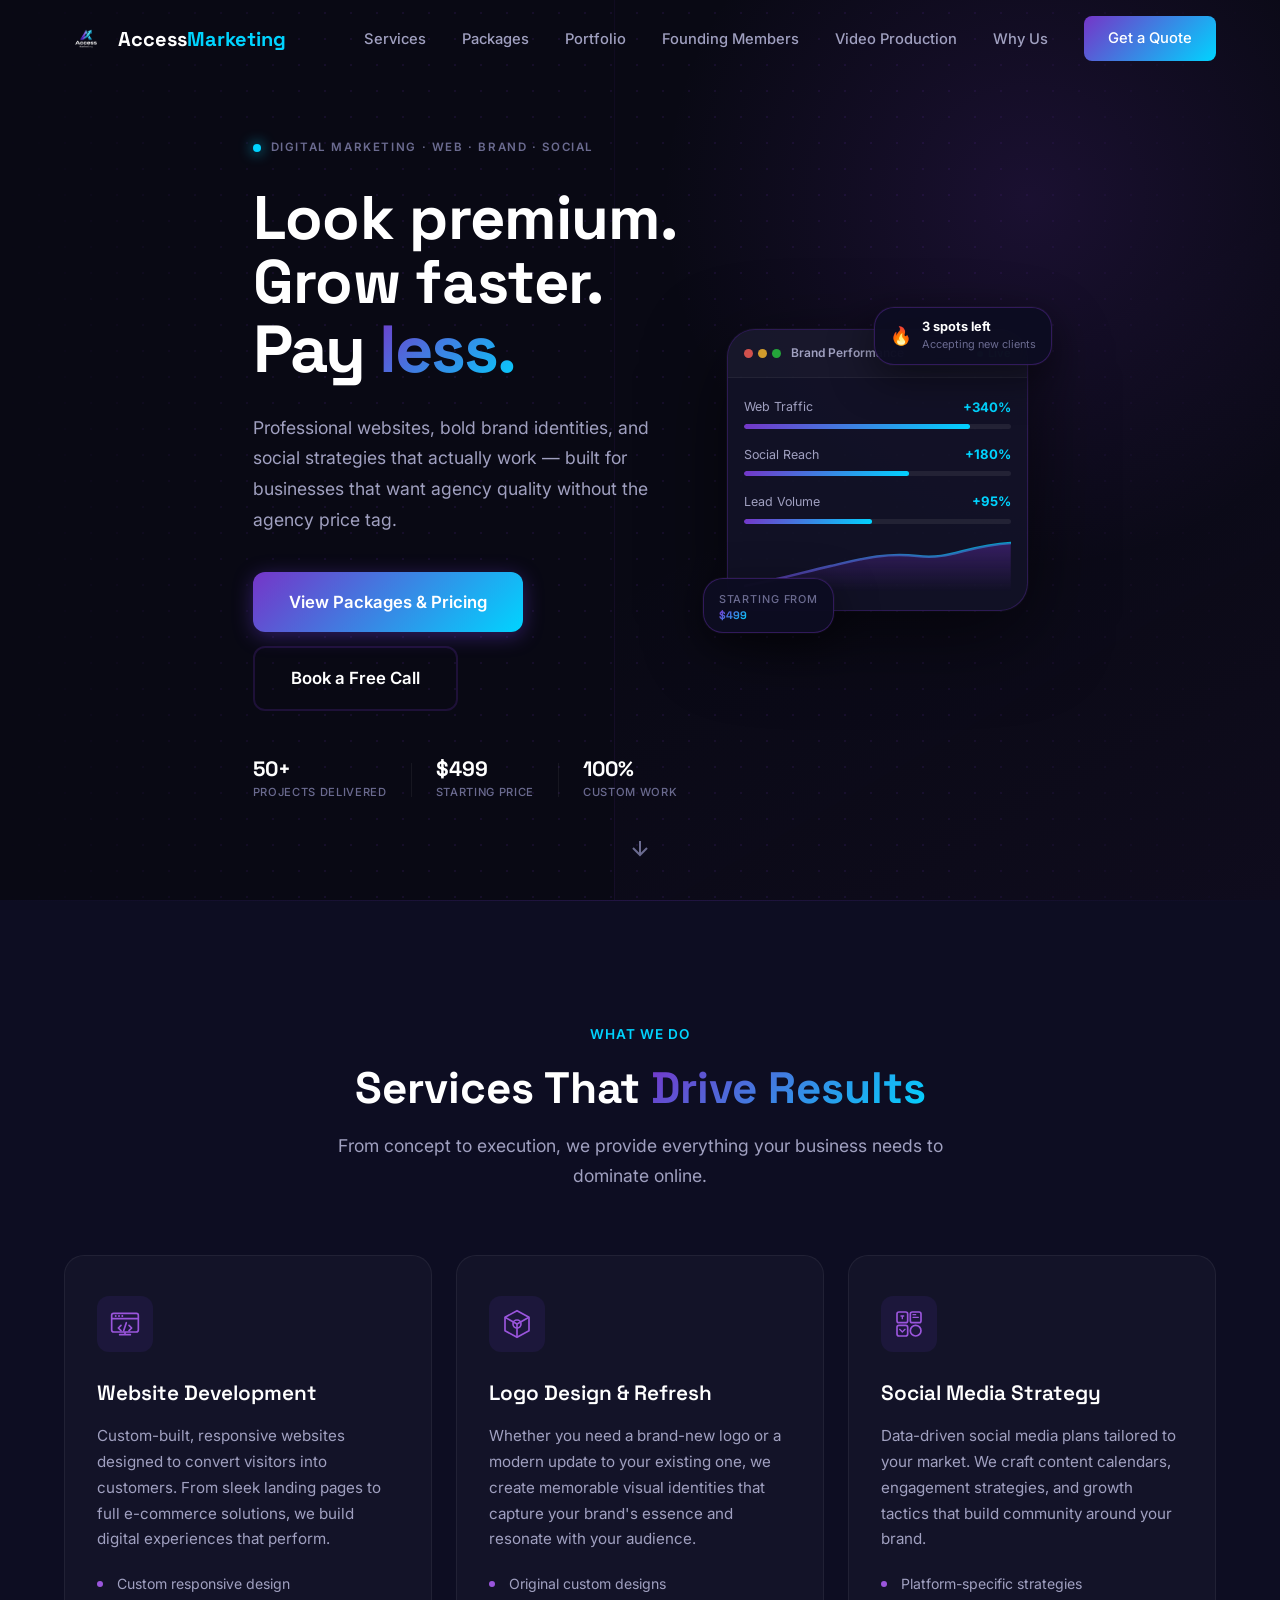
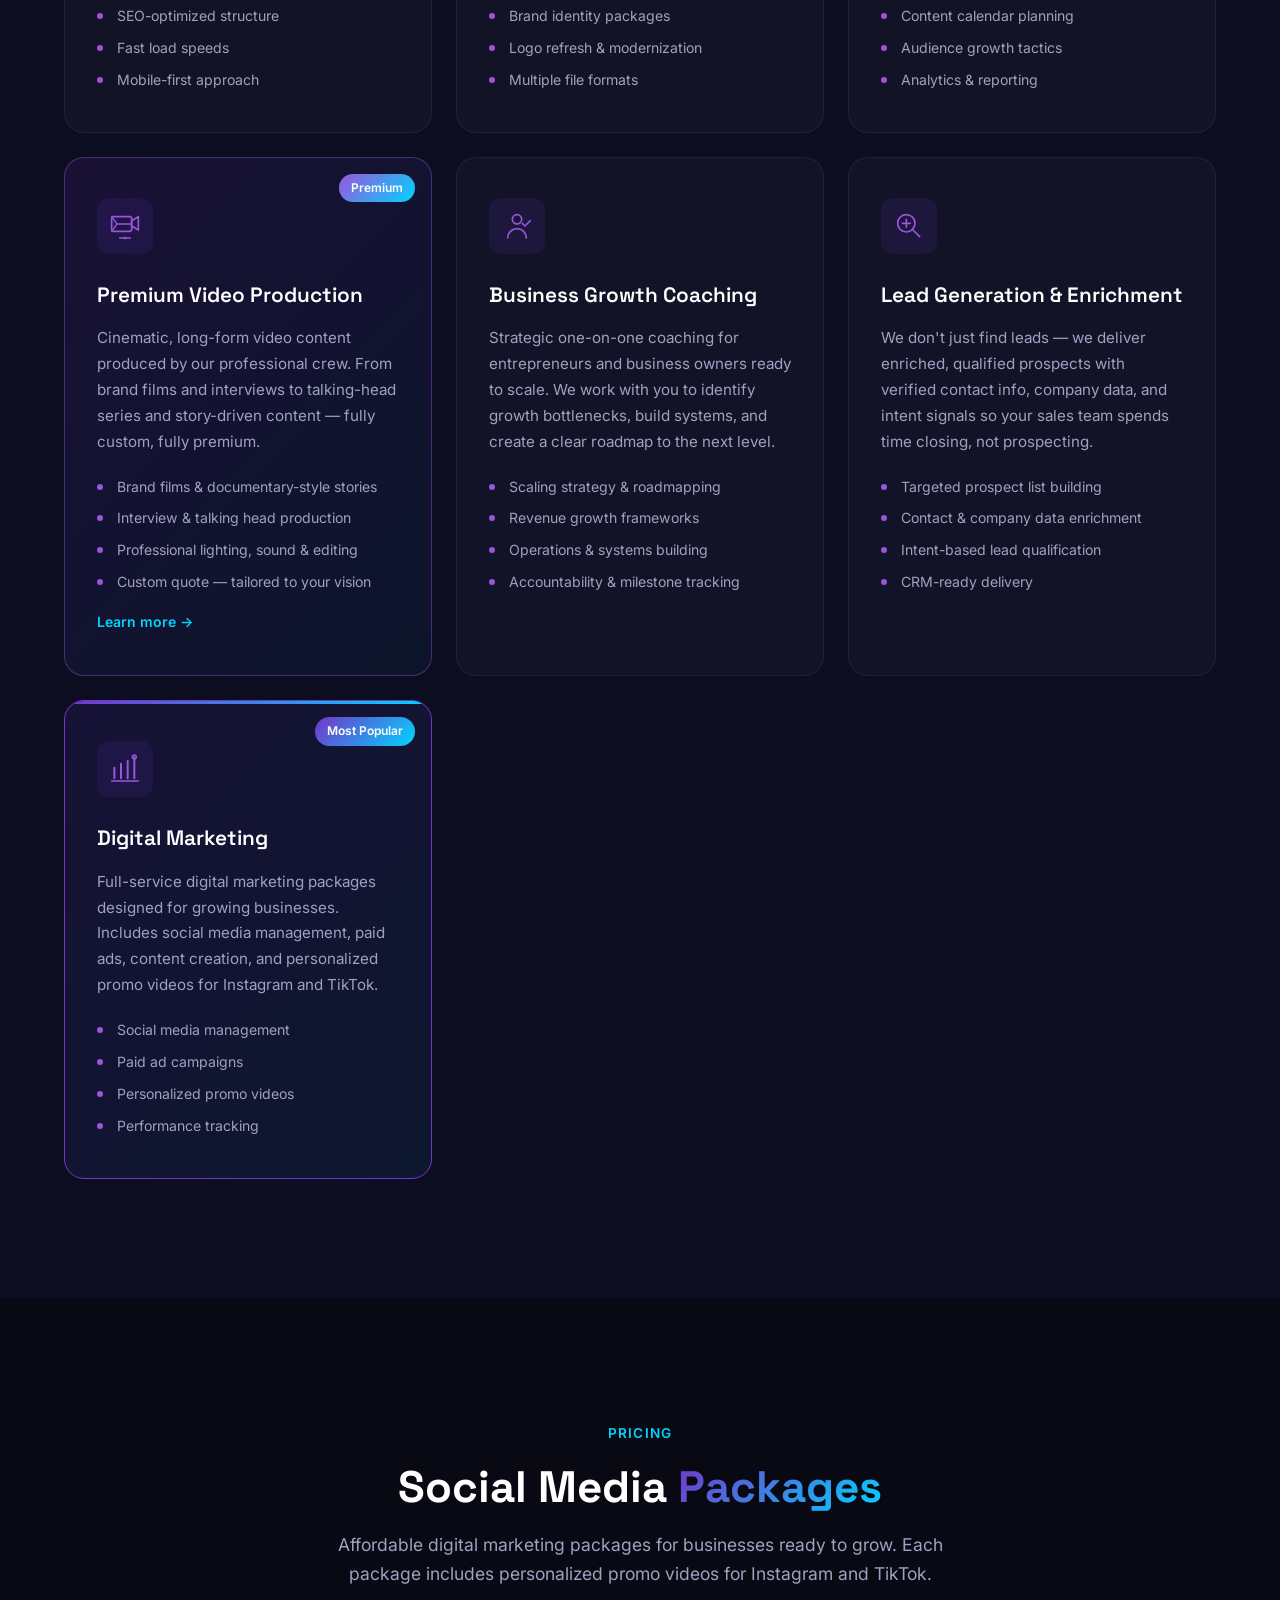
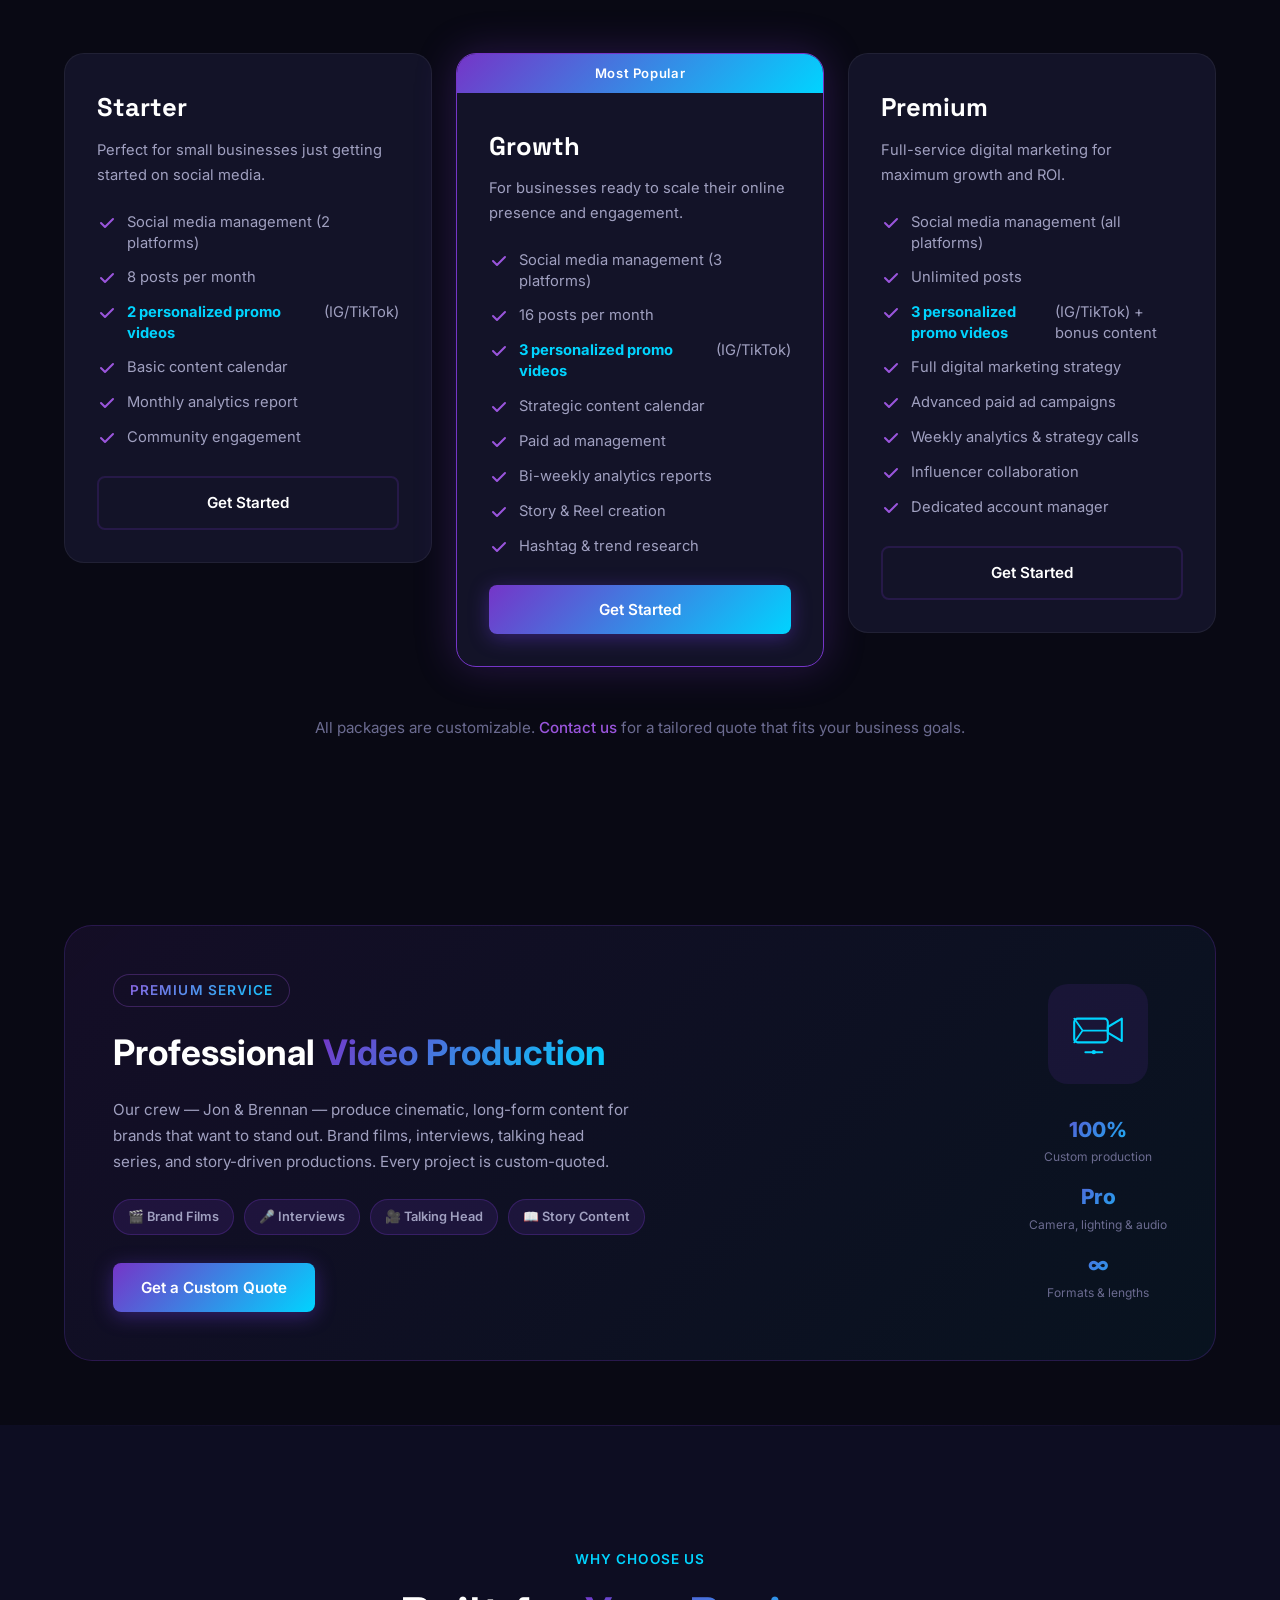
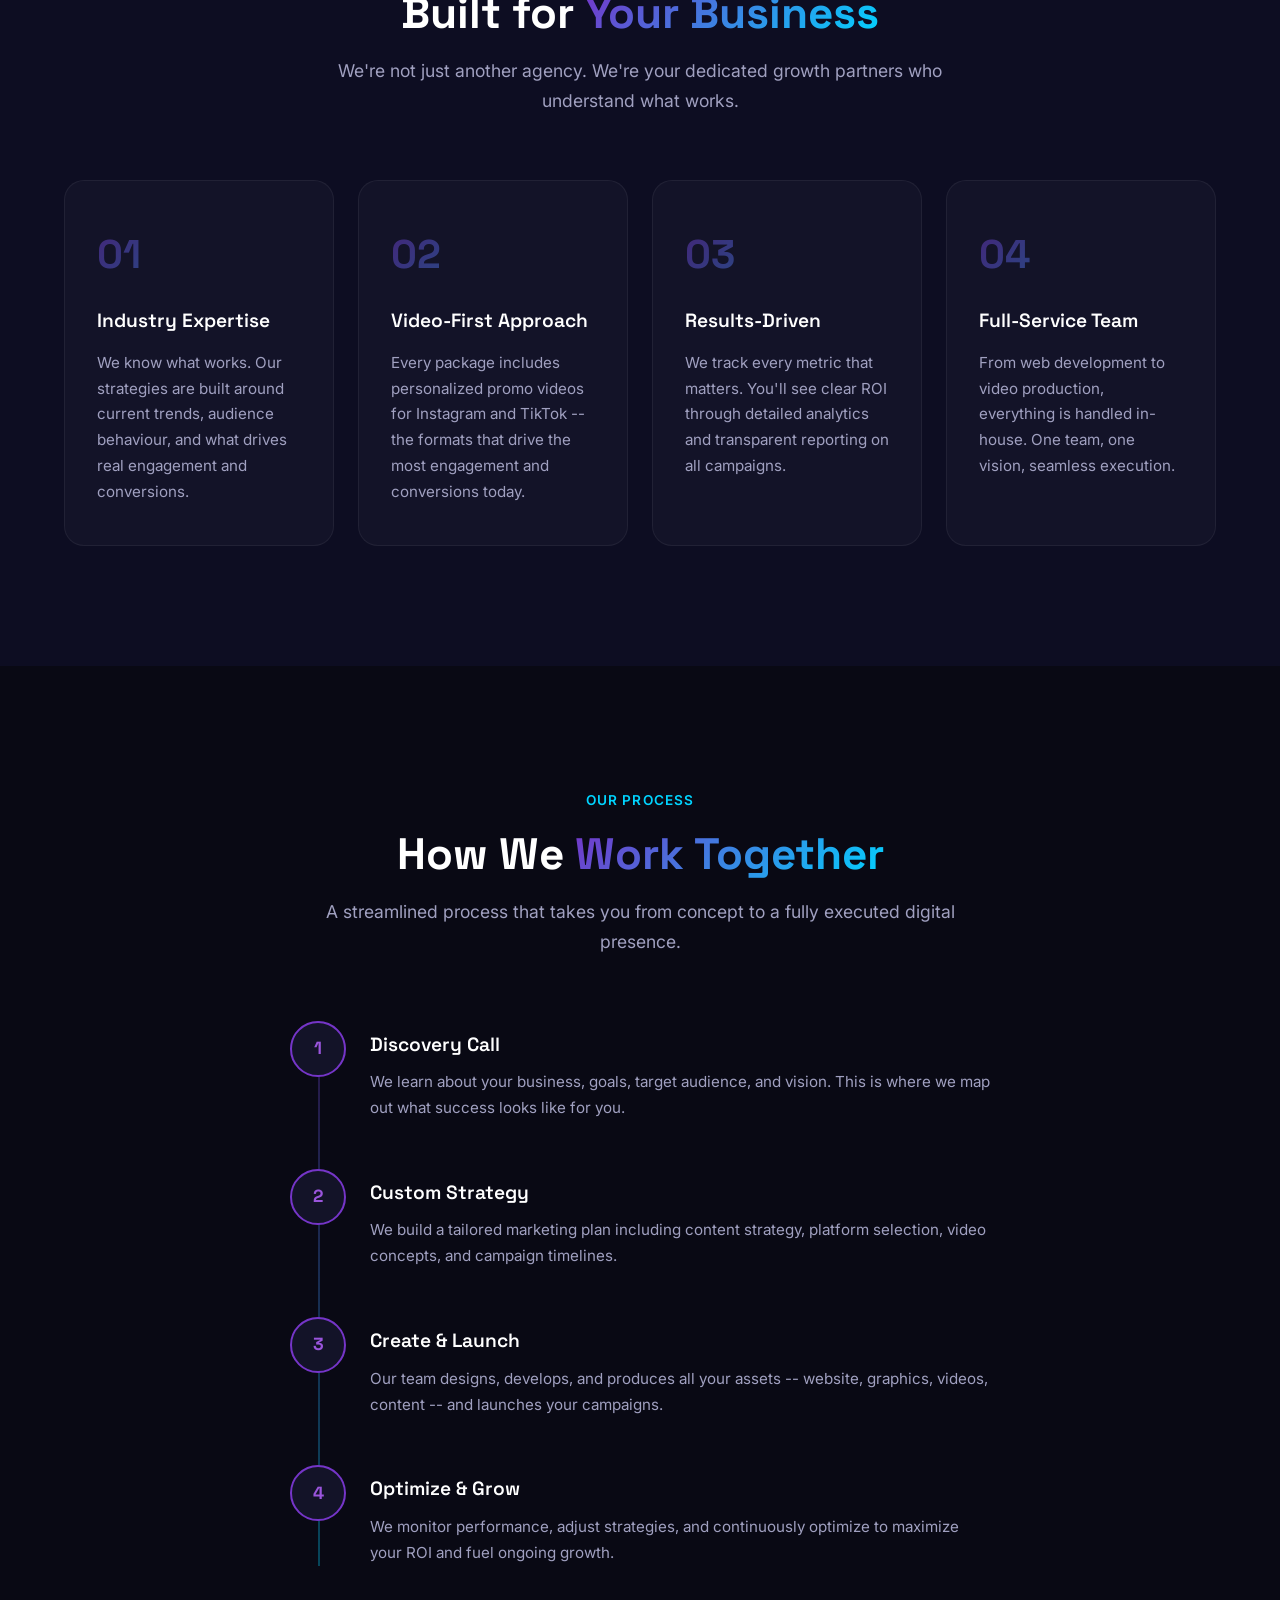
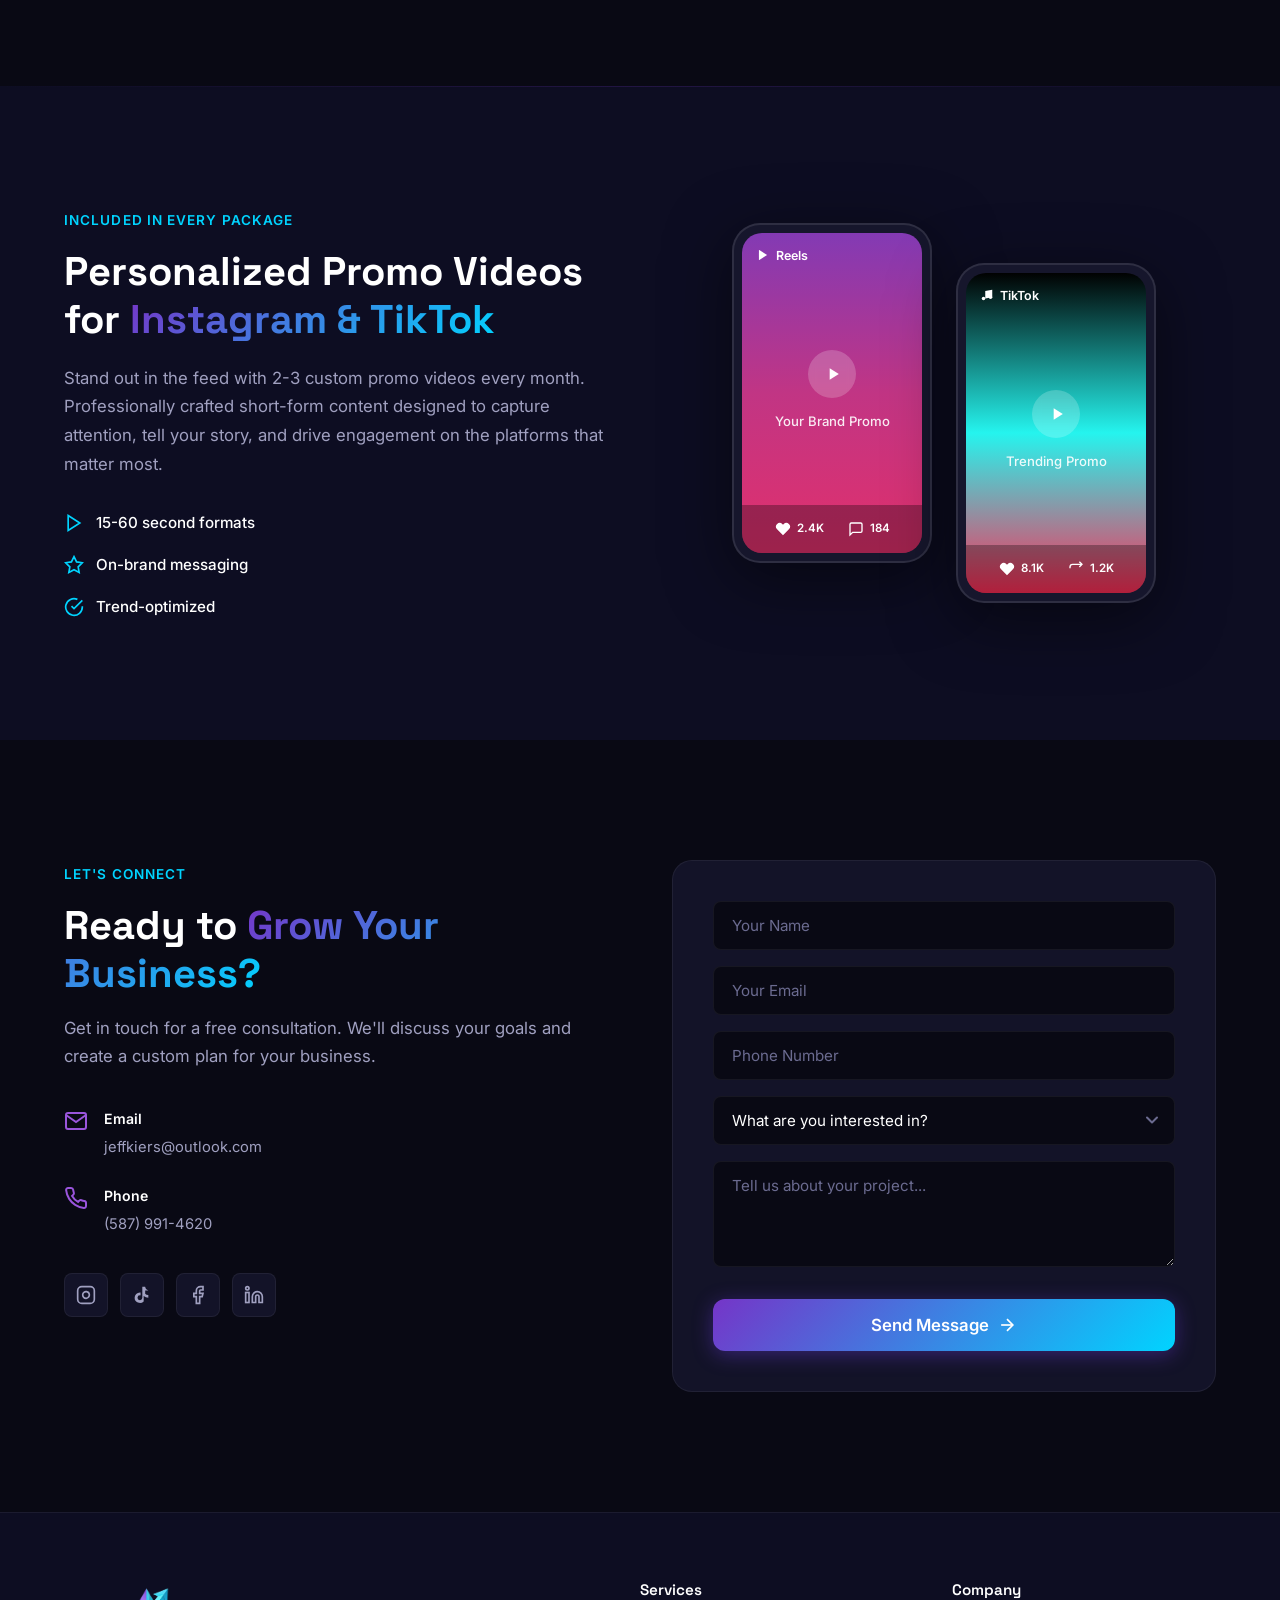
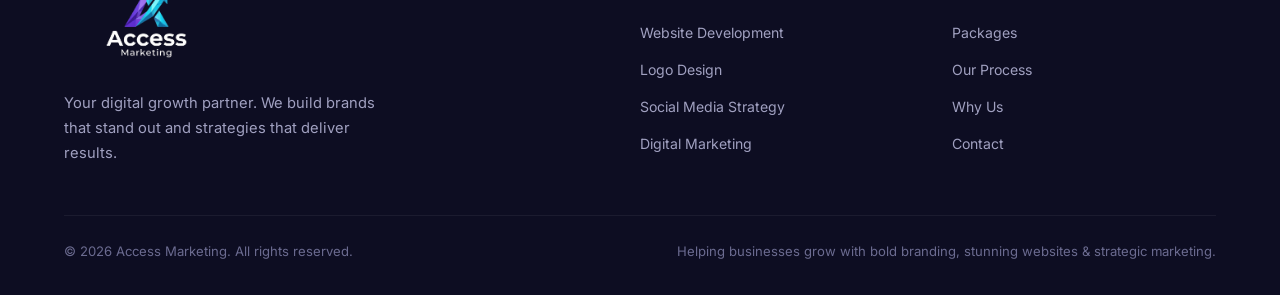
==== commit e0303927: "Add Founding Members exclusive landing page New founding-members.html: limited 5-spot offer for loca" ====
--- a/index.html
+++ b/index.html
@@ -22,6 +22,7 @@
         <li><a href="#services">Services</a></li>
         <li><a href="#packages">Packages</a></li>
         <li><a href="portfolio.html">Portfolio</a></li>
+        <li><a href="founding-members.html">Founding Members</a></li>
         <li><a href="#video-production">Video Production</a></li>
         <li><a href="#why-us">Why Us</a></li>
         <li><a href="#contact" class="btn btn-nav">Get a Quote</a></li>
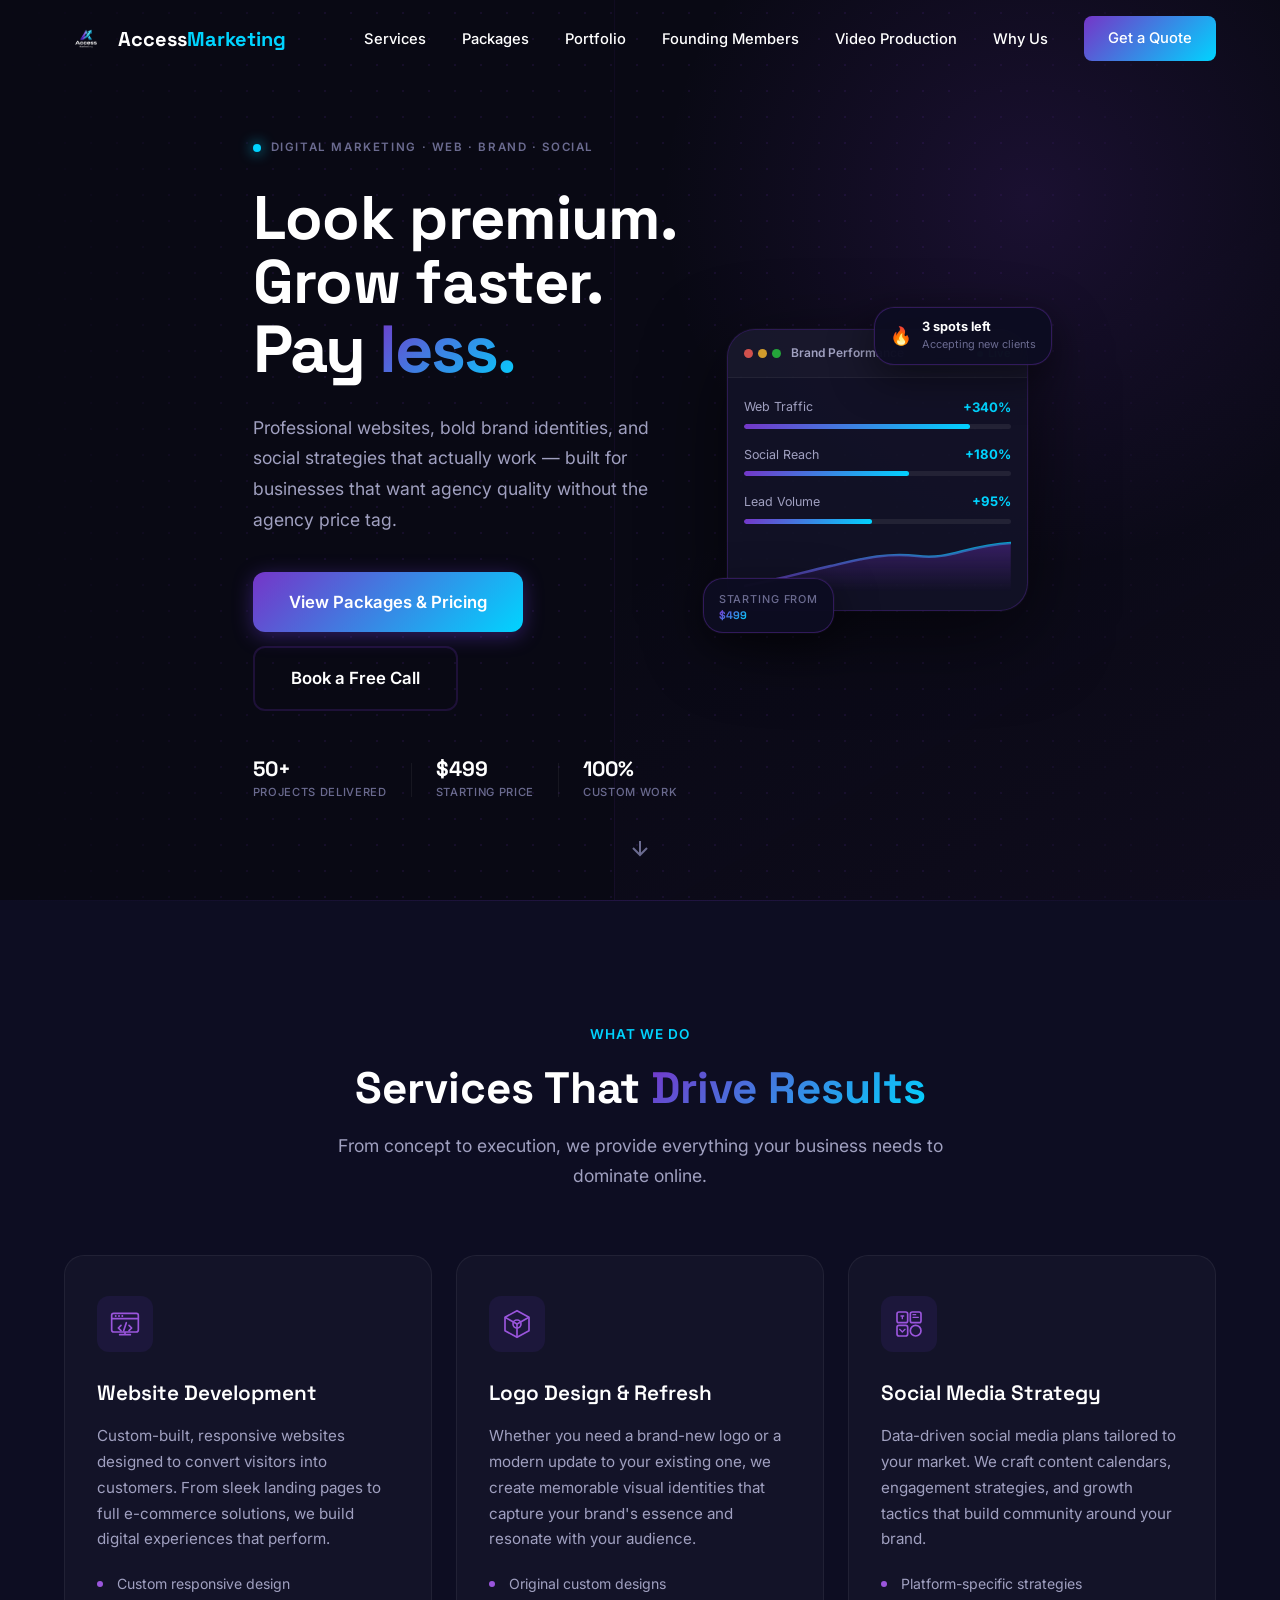
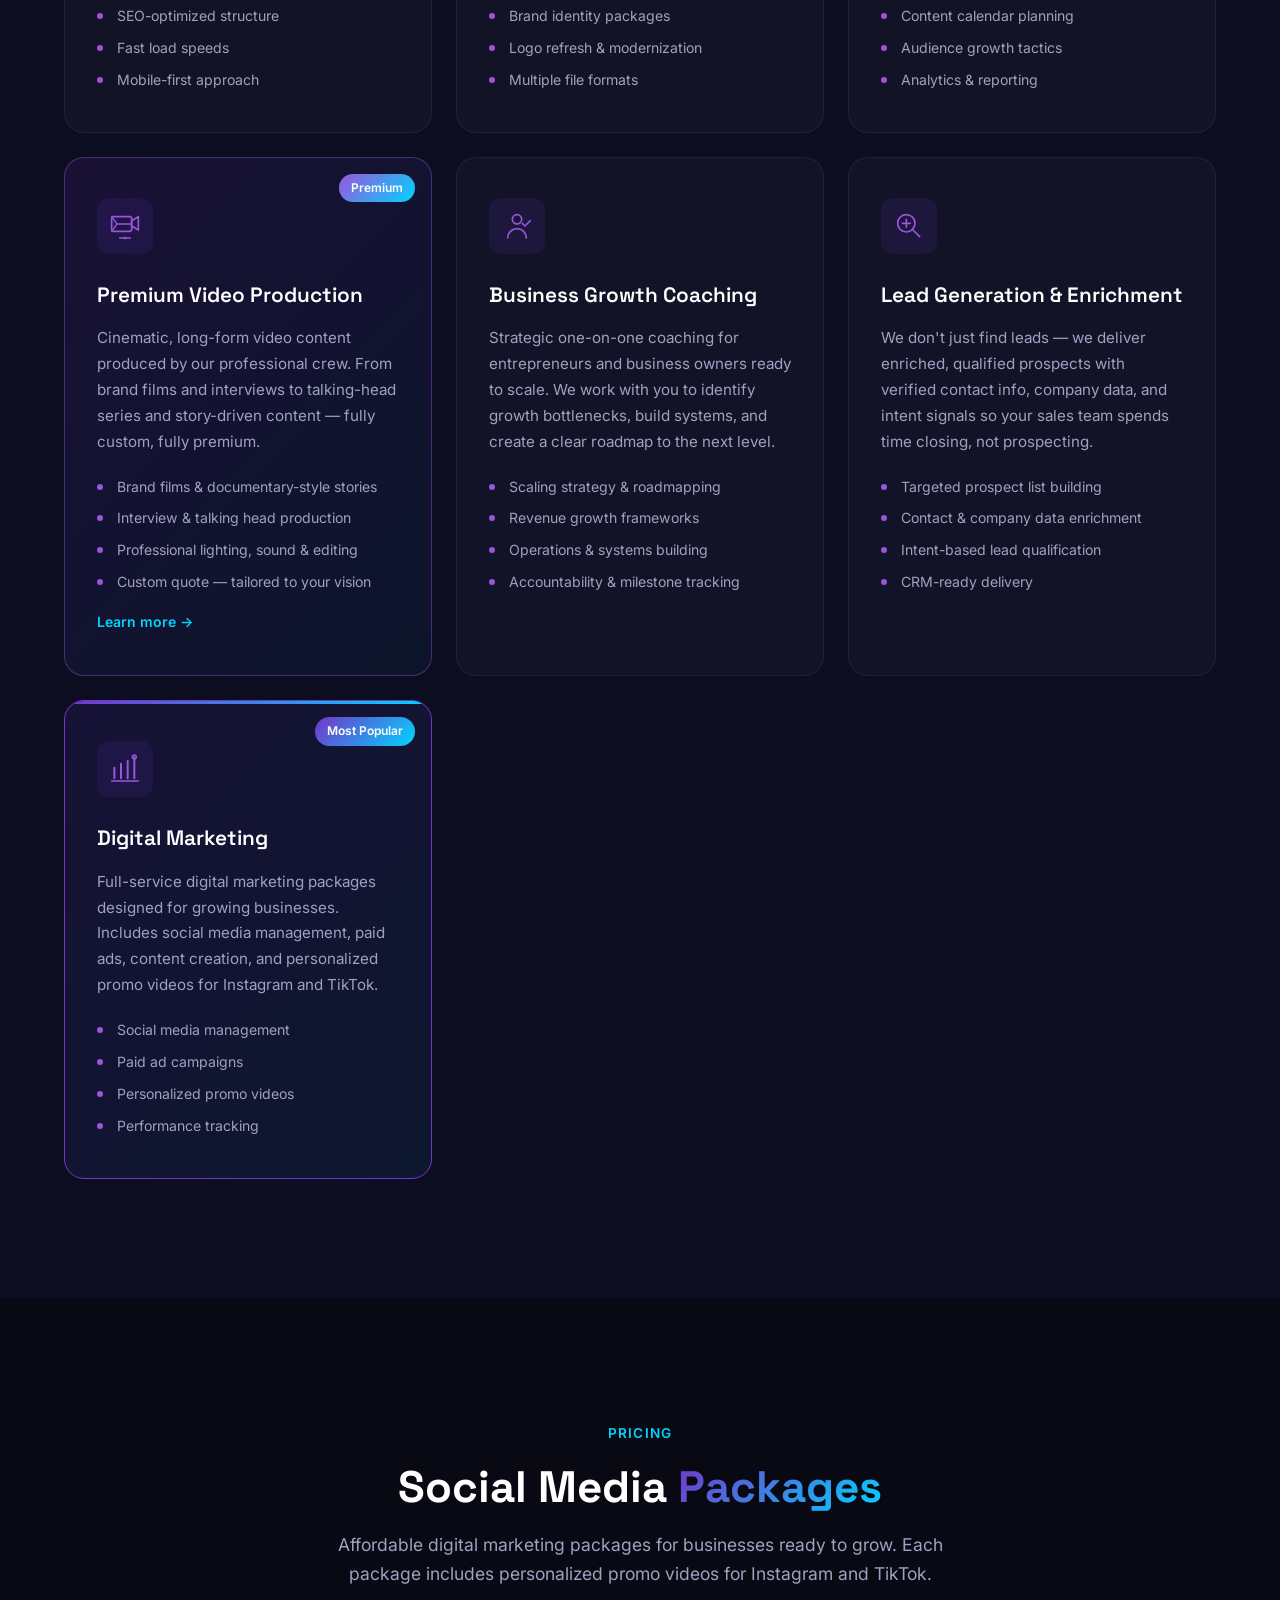
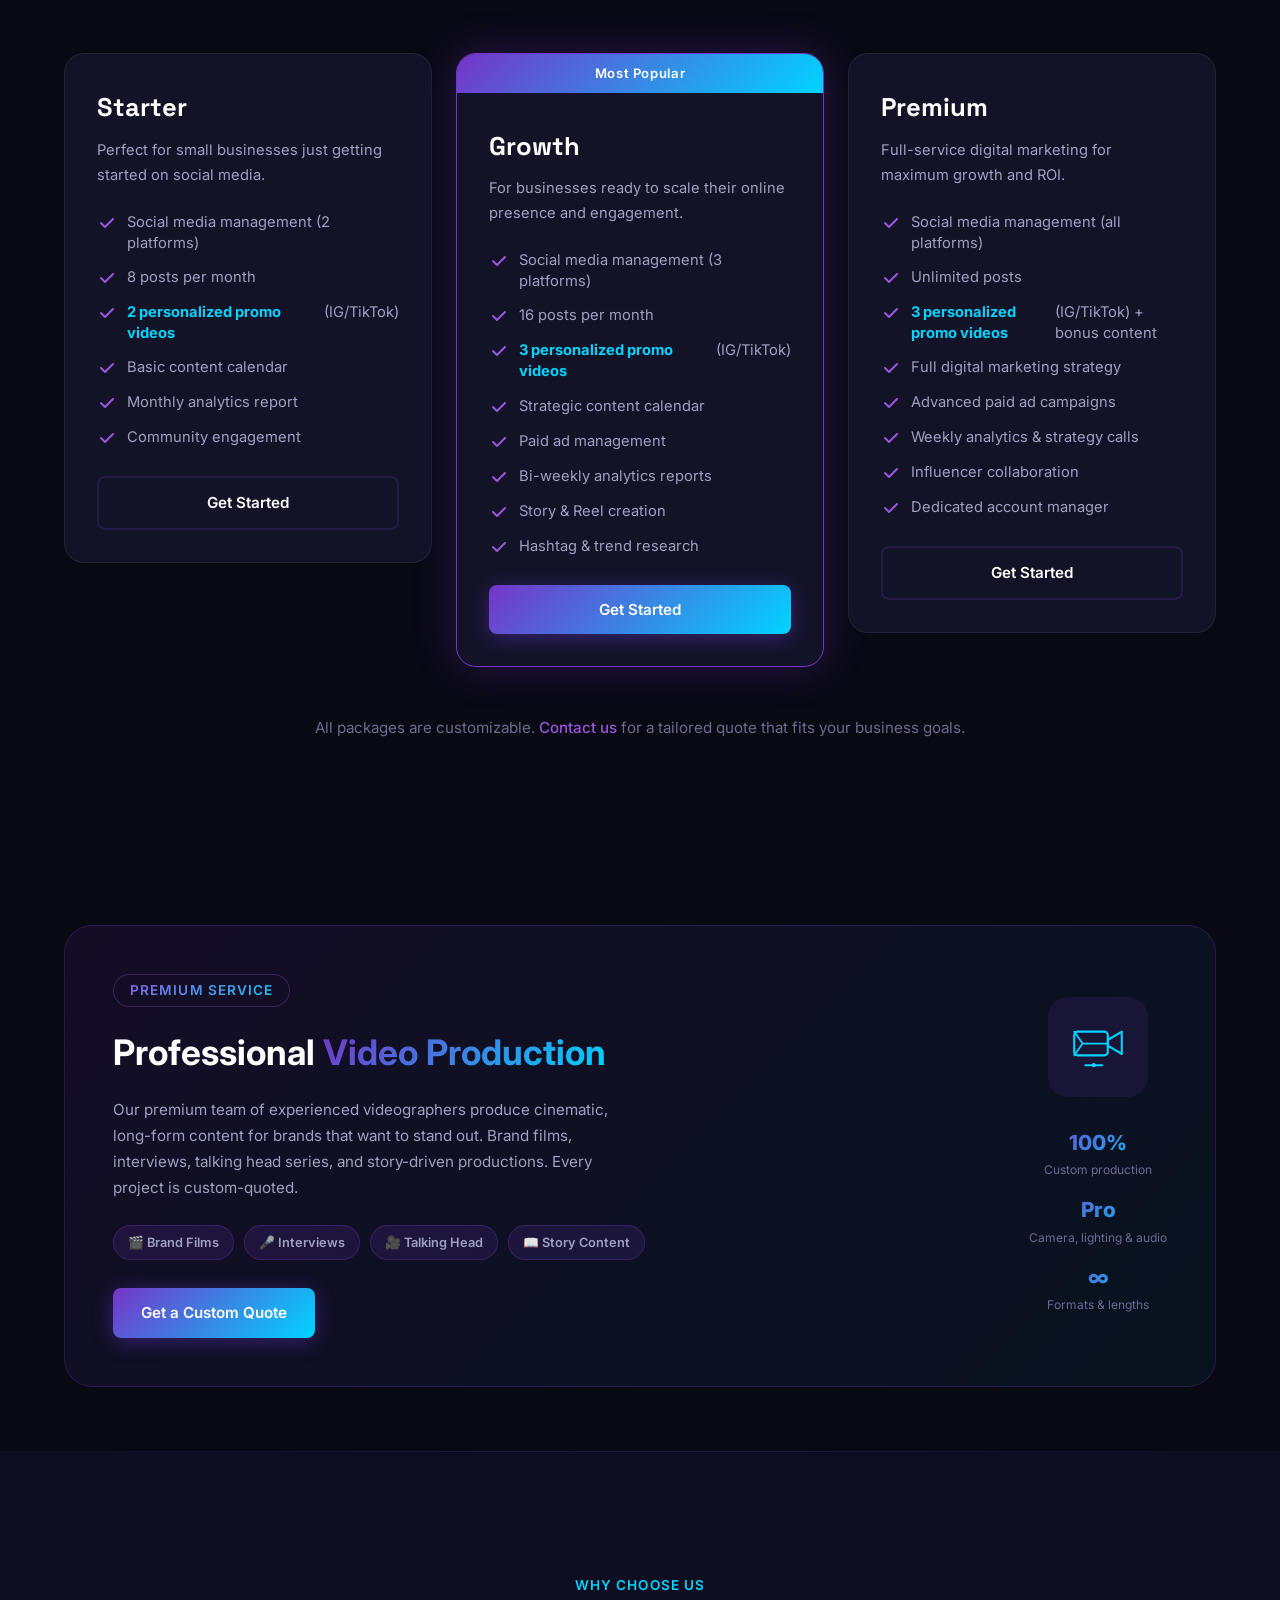
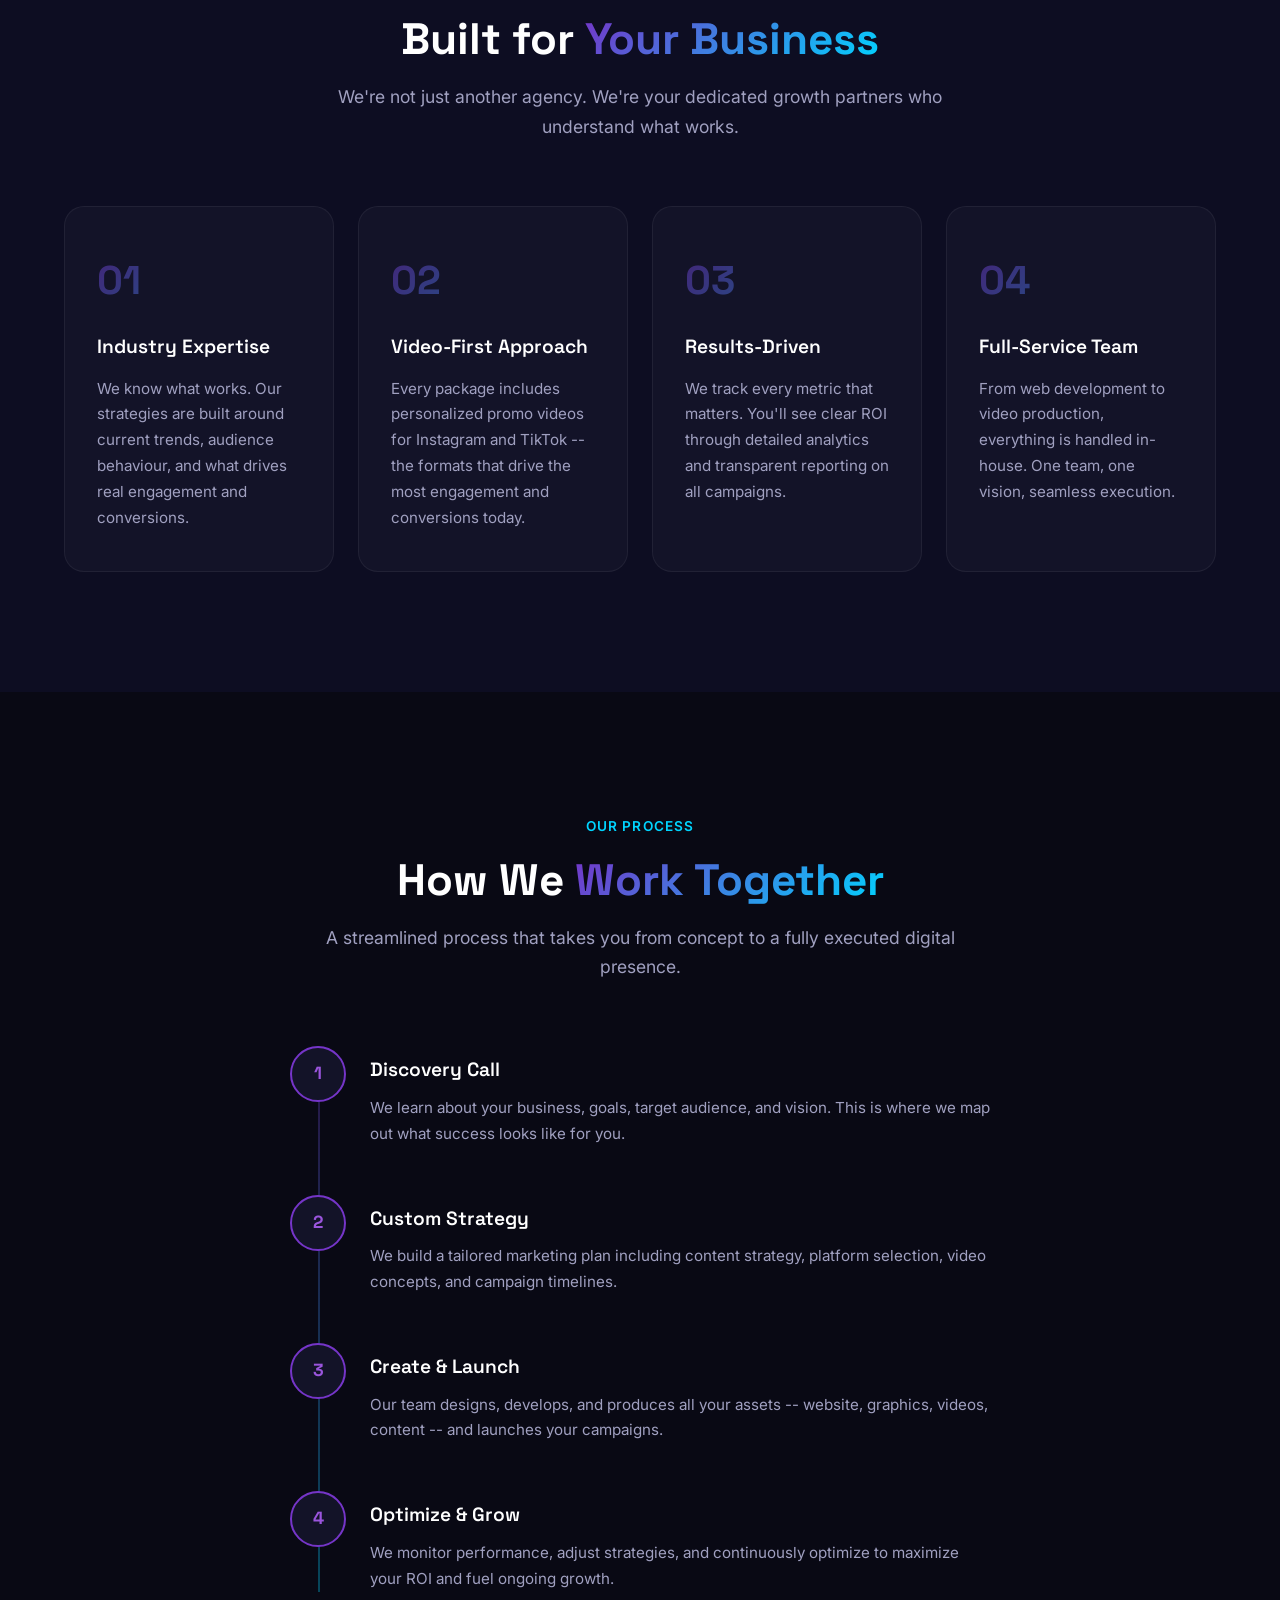
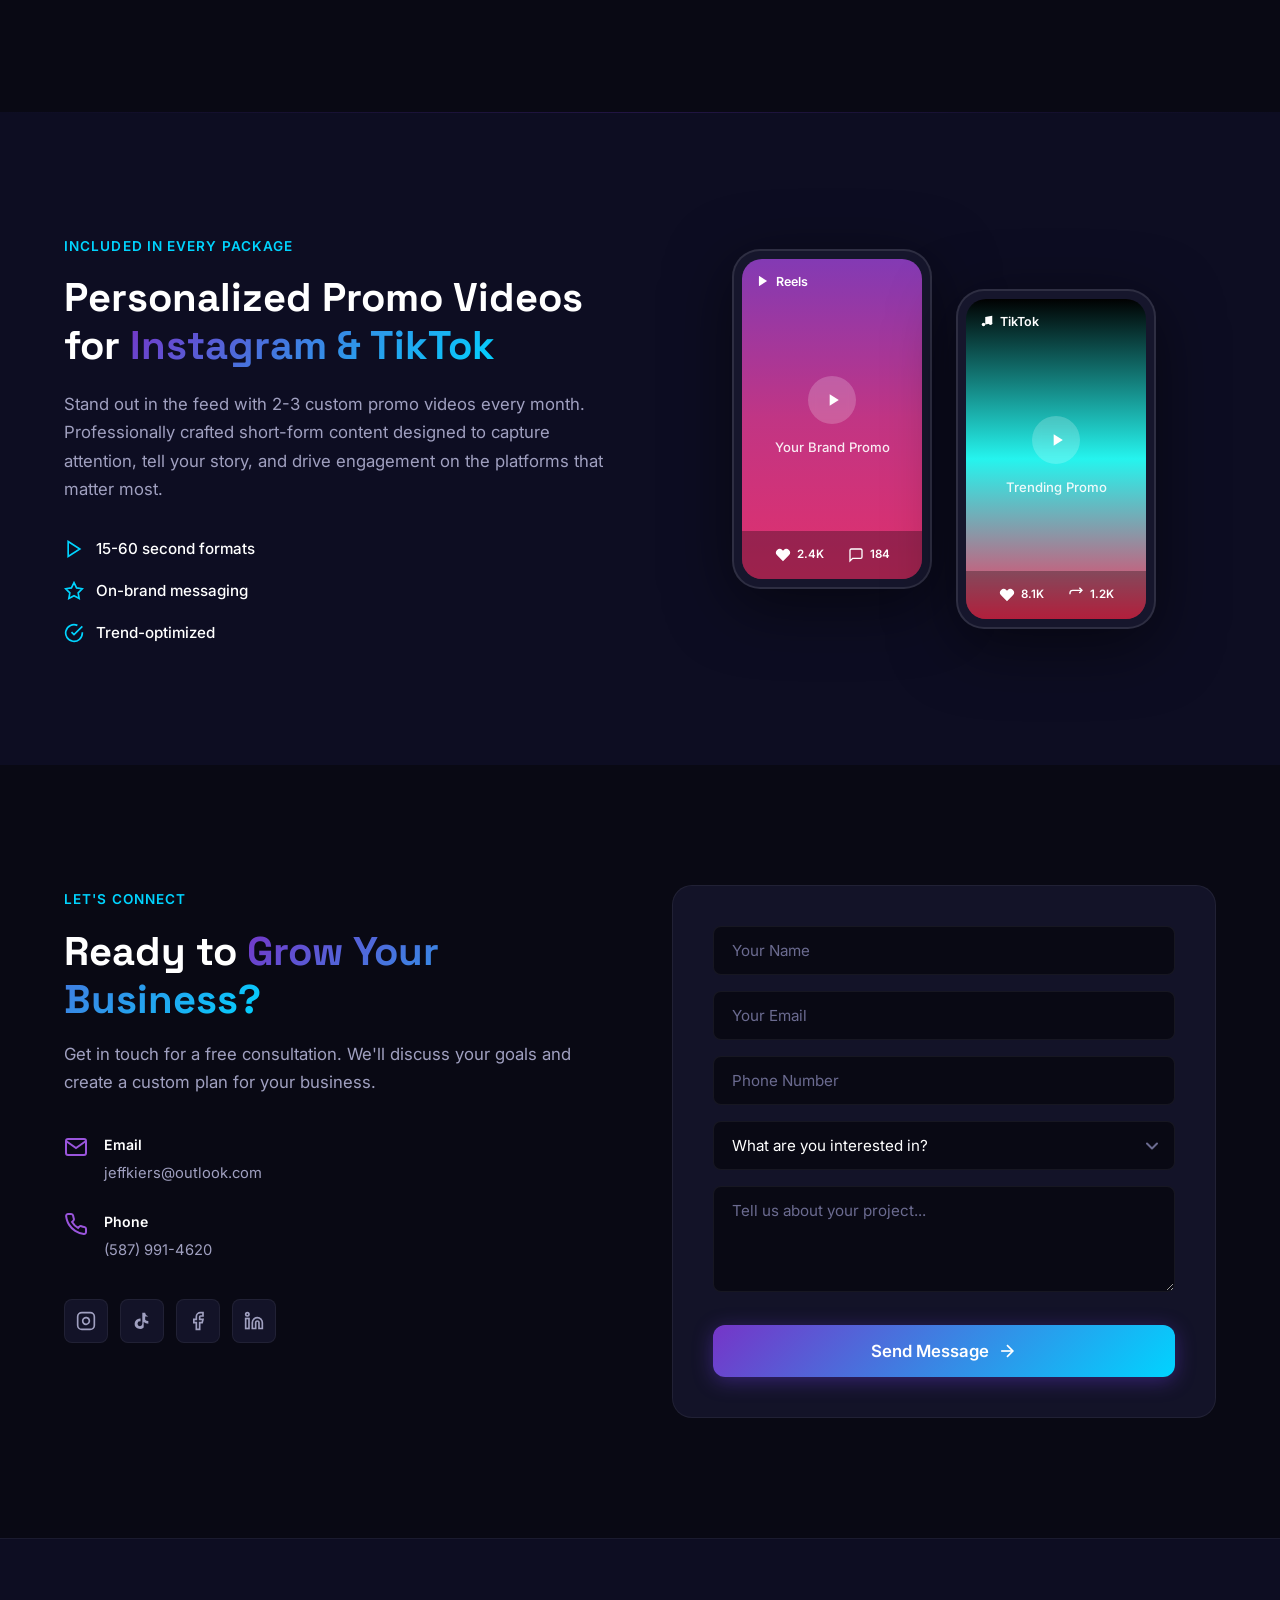
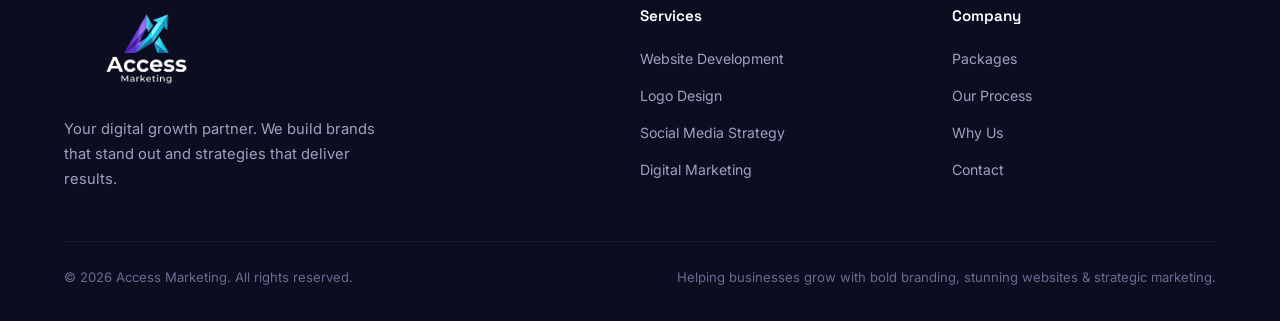
==== commit 0f205b7c: "Remove names from video production description, reference team instead Co-Authored-By: Claude Sonnet" ====
--- a/index.html
+++ b/index.html
@@ -468,7 +468,7 @@
         <div class="video-spotlight-left">
           <span class="section-tag premium-tag">Premium Service</span>
           <h2>Professional <span class="gradient-text">Video Production</span></h2>
-          <p>Our crew — Jon & Brennan — produce cinematic, long-form content for brands that want to stand out. Brand films, interviews, talking head series, and story-driven productions. Every project is custom-quoted.</p>
+          <p>Our premium team of experienced videographers produce cinematic, long-form content for brands that want to stand out. Brand films, interviews, talking head series, and story-driven productions. Every project is custom-quoted.</p>
           <div class="video-format-pills">
             <span class="video-pill">🎬 Brand Films</span>
             <span class="video-pill">🎤 Interviews</span>
--- a/styles.css
+++ b/styles.css
@@ -228,11 +228,15 @@
 .nav-links a {
   font-size: 0.92rem;
   font-weight: 500;
-  color: var(--text-secondary);
-}
-
-.nav-links a:hover {
   color: var(--text-primary);
+}
+
+.nav-links a:not(.btn):hover {
+  color: var(--accent);
+}
+
+.nav-links .btn-primary {
+  color: #fff !important;
 }
 
 .mobile-toggle {
@@ -1704,6 +1708,25 @@
   aspect-ratio: 9 / 14;
 }
 
+/* Instagram Reel embed */
+.ig-reel-embed {
+  position: relative;
+  width: 100%;
+  aspect-ratio: 9 / 16;
+  overflow: hidden;
+  border-radius: var(--radius-lg) var(--radius-lg) 0 0;
+  background: #000;
+}
+
+.ig-reel-embed iframe {
+  position: absolute;
+  top: 0;
+  left: 0;
+  width: 100%;
+  height: 100%;
+  border: none;
+}
+
 .portfolio-placeholder.landscape {
   aspect-ratio: 16 / 10;
   padding-top: 32px;
@@ -1851,6 +1874,64 @@
   transform-origin: top left;
   border: none;
   pointer-events: none;
+}
+
+/* Jeff's Junk Removal — iframe-blocked site styled preview */
+.jjr-preview {
+  cursor: pointer;
+  display: flex;
+  flex-direction: column;
+}
+
+.jjr-preview-body {
+  flex: 1;
+  display: flex;
+  flex-direction: column;
+  align-items: center;
+  justify-content: center;
+  gap: 14px;
+  padding: 24px;
+  background: linear-gradient(135deg, #0f1a2e 0%, #0a1520 100%);
+}
+
+.jjr-preview-icon {
+  color: #f59e0b;
+  opacity: 0.9;
+}
+
+.jjr-preview-text {
+  text-align: center;
+  display: flex;
+  flex-direction: column;
+  gap: 4px;
+}
+
+.jjr-preview-text strong {
+  font-size: 1rem;
+  font-weight: 800;
+  font-family: var(--font-display);
+  color: #fff;
+  letter-spacing: -0.01em;
+}
+
+.jjr-preview-text span {
+  font-size: 0.75rem;
+  color: rgba(255,255,255,0.45);
+  font-weight: 500;
+}
+
+.jjr-preview-cta {
+  font-size: 0.75rem;
+  font-weight: 700;
+  color: #f59e0b;
+  padding: 5px 14px;
+  border: 1px solid rgba(245, 158, 11, 0.35);
+  border-radius: 50px;
+  letter-spacing: 0.04em;
+}
+
+.website-preview-link:hover .jjr-preview-cta {
+  background: rgba(245, 158, 11, 0.12);
 }
 
 .coming-soon-badge {
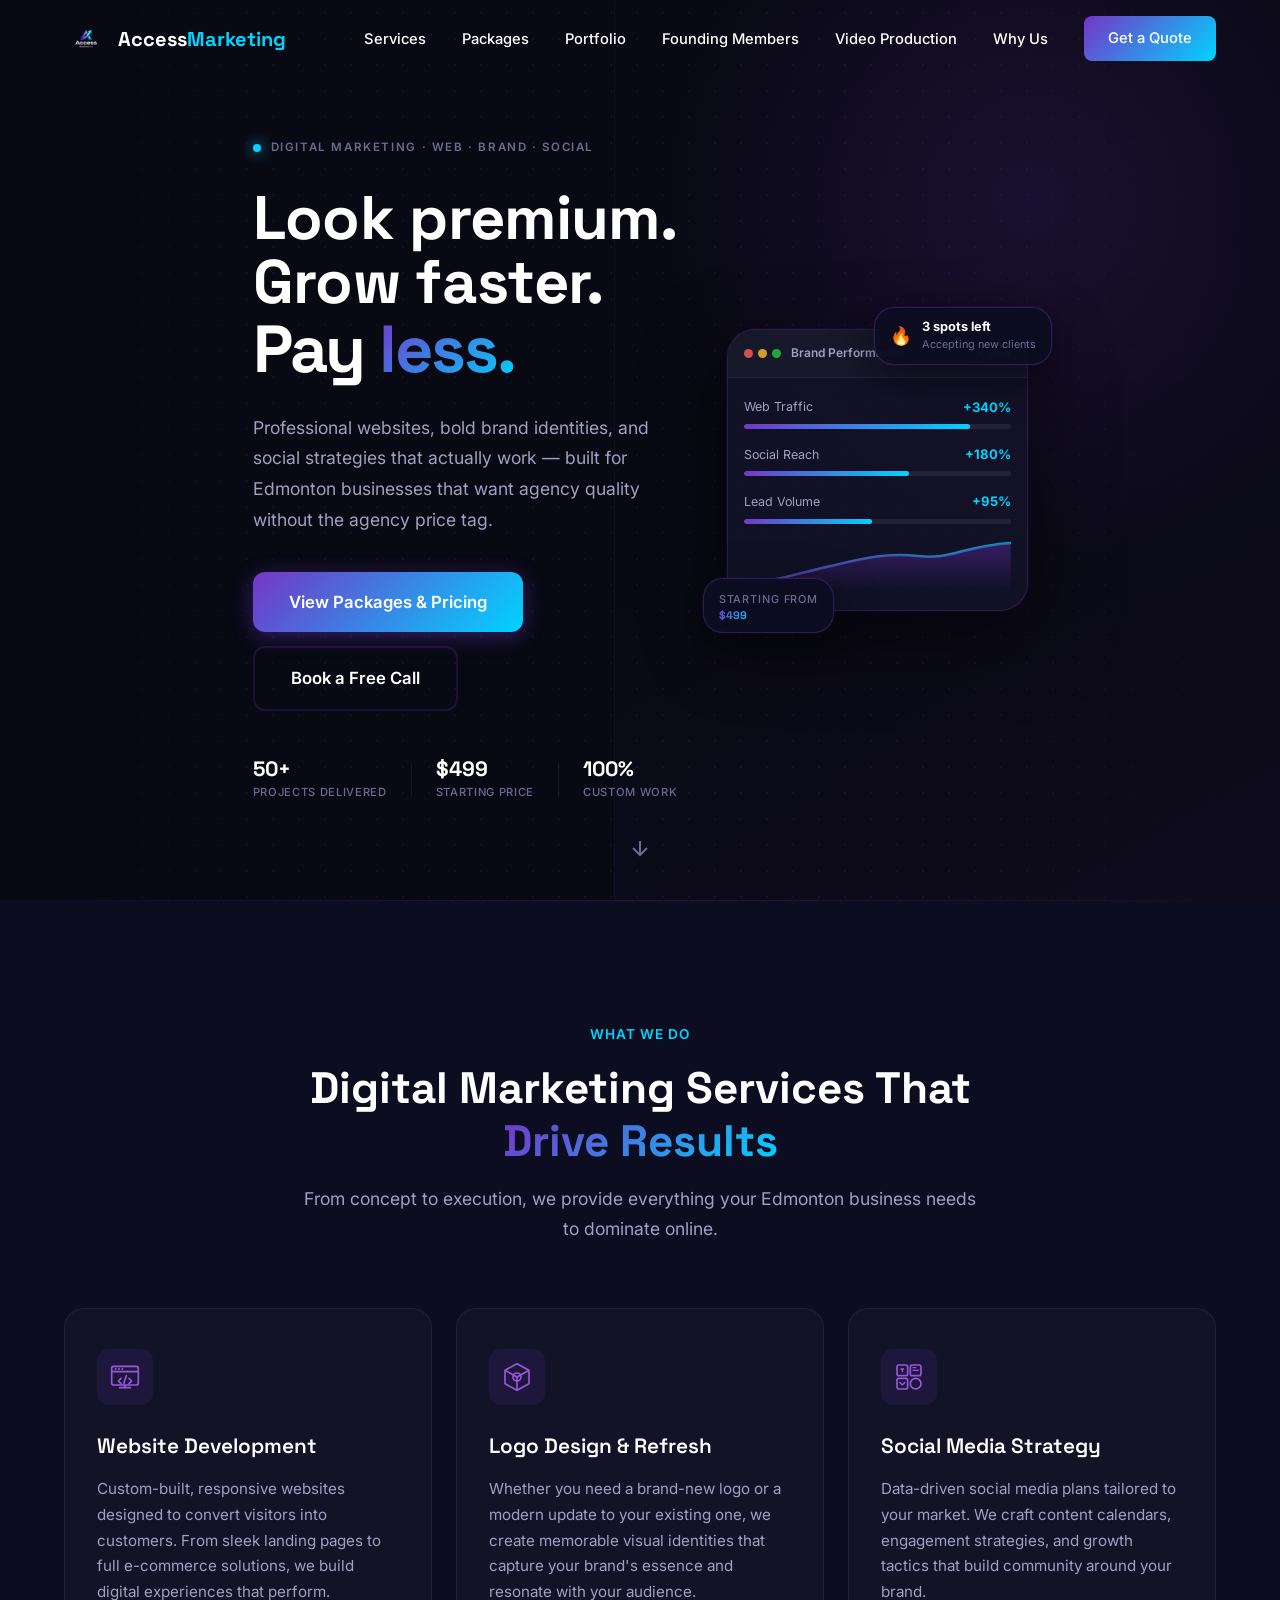
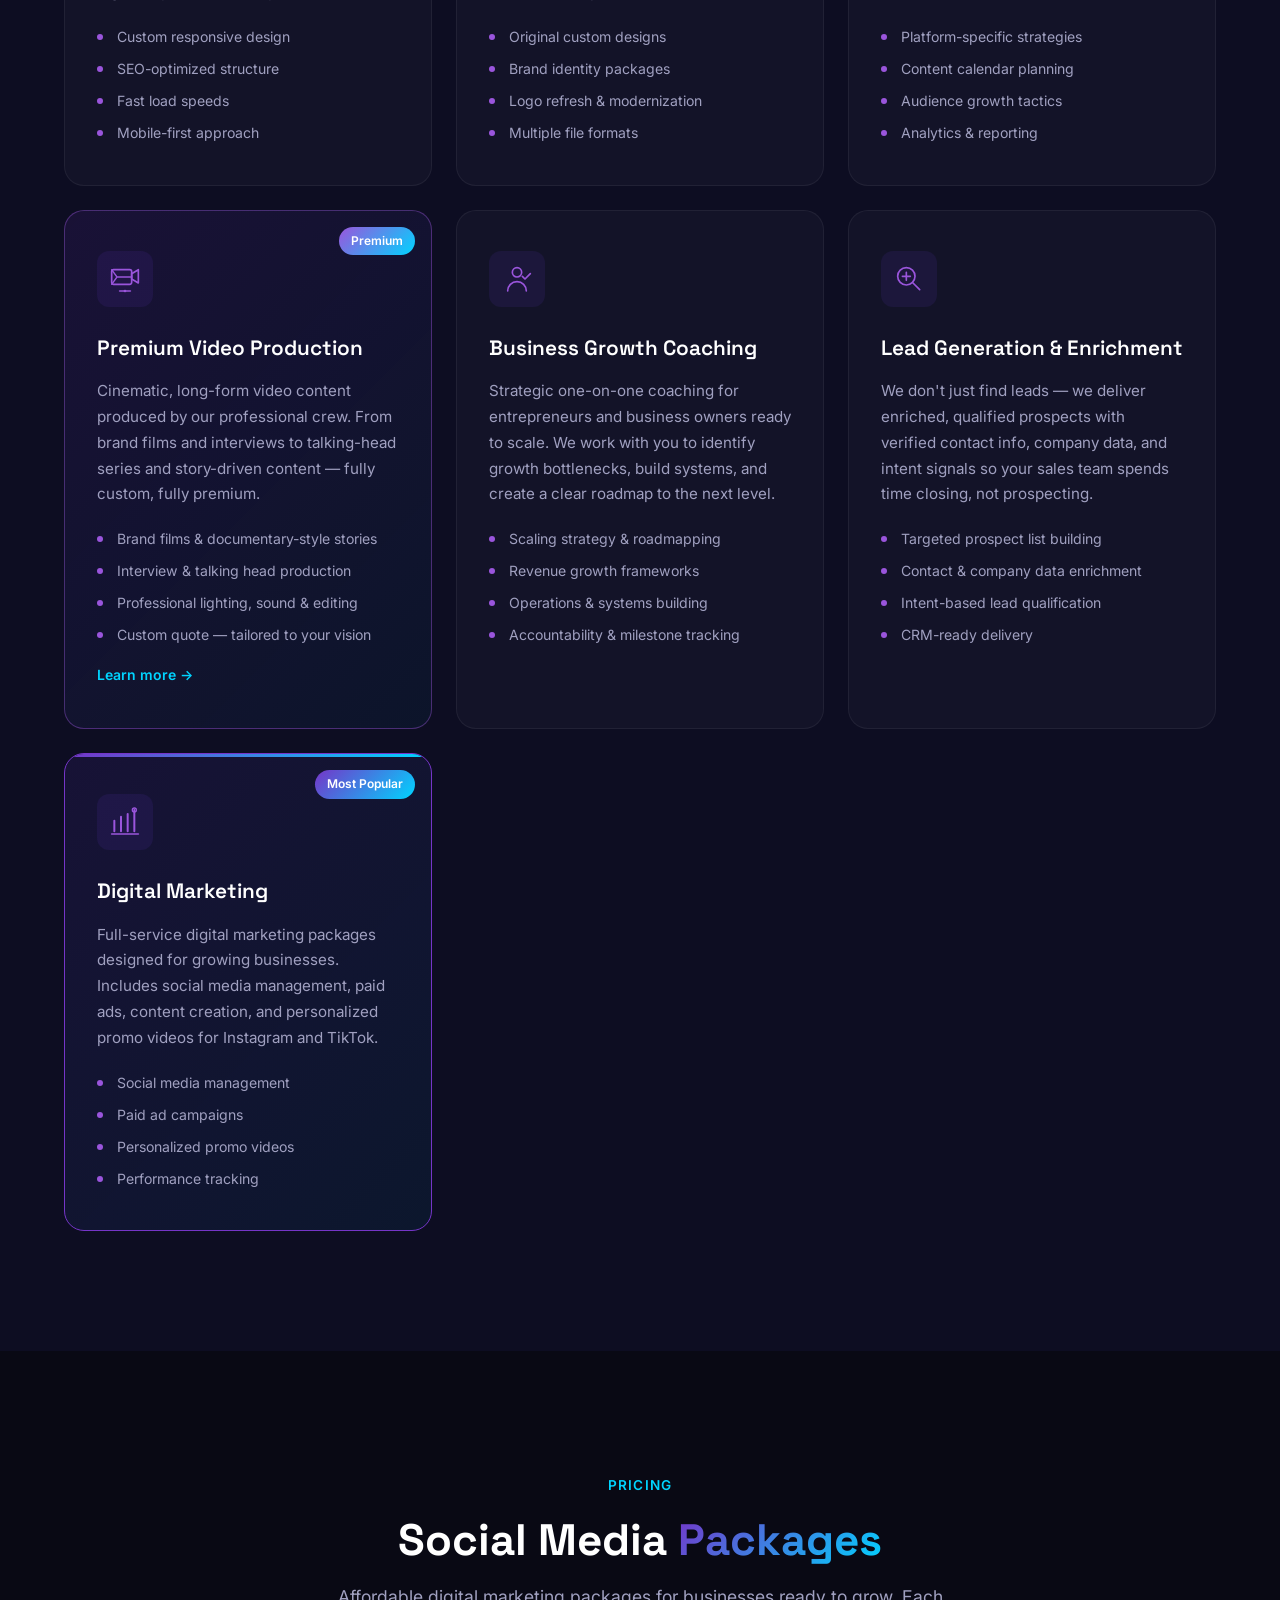
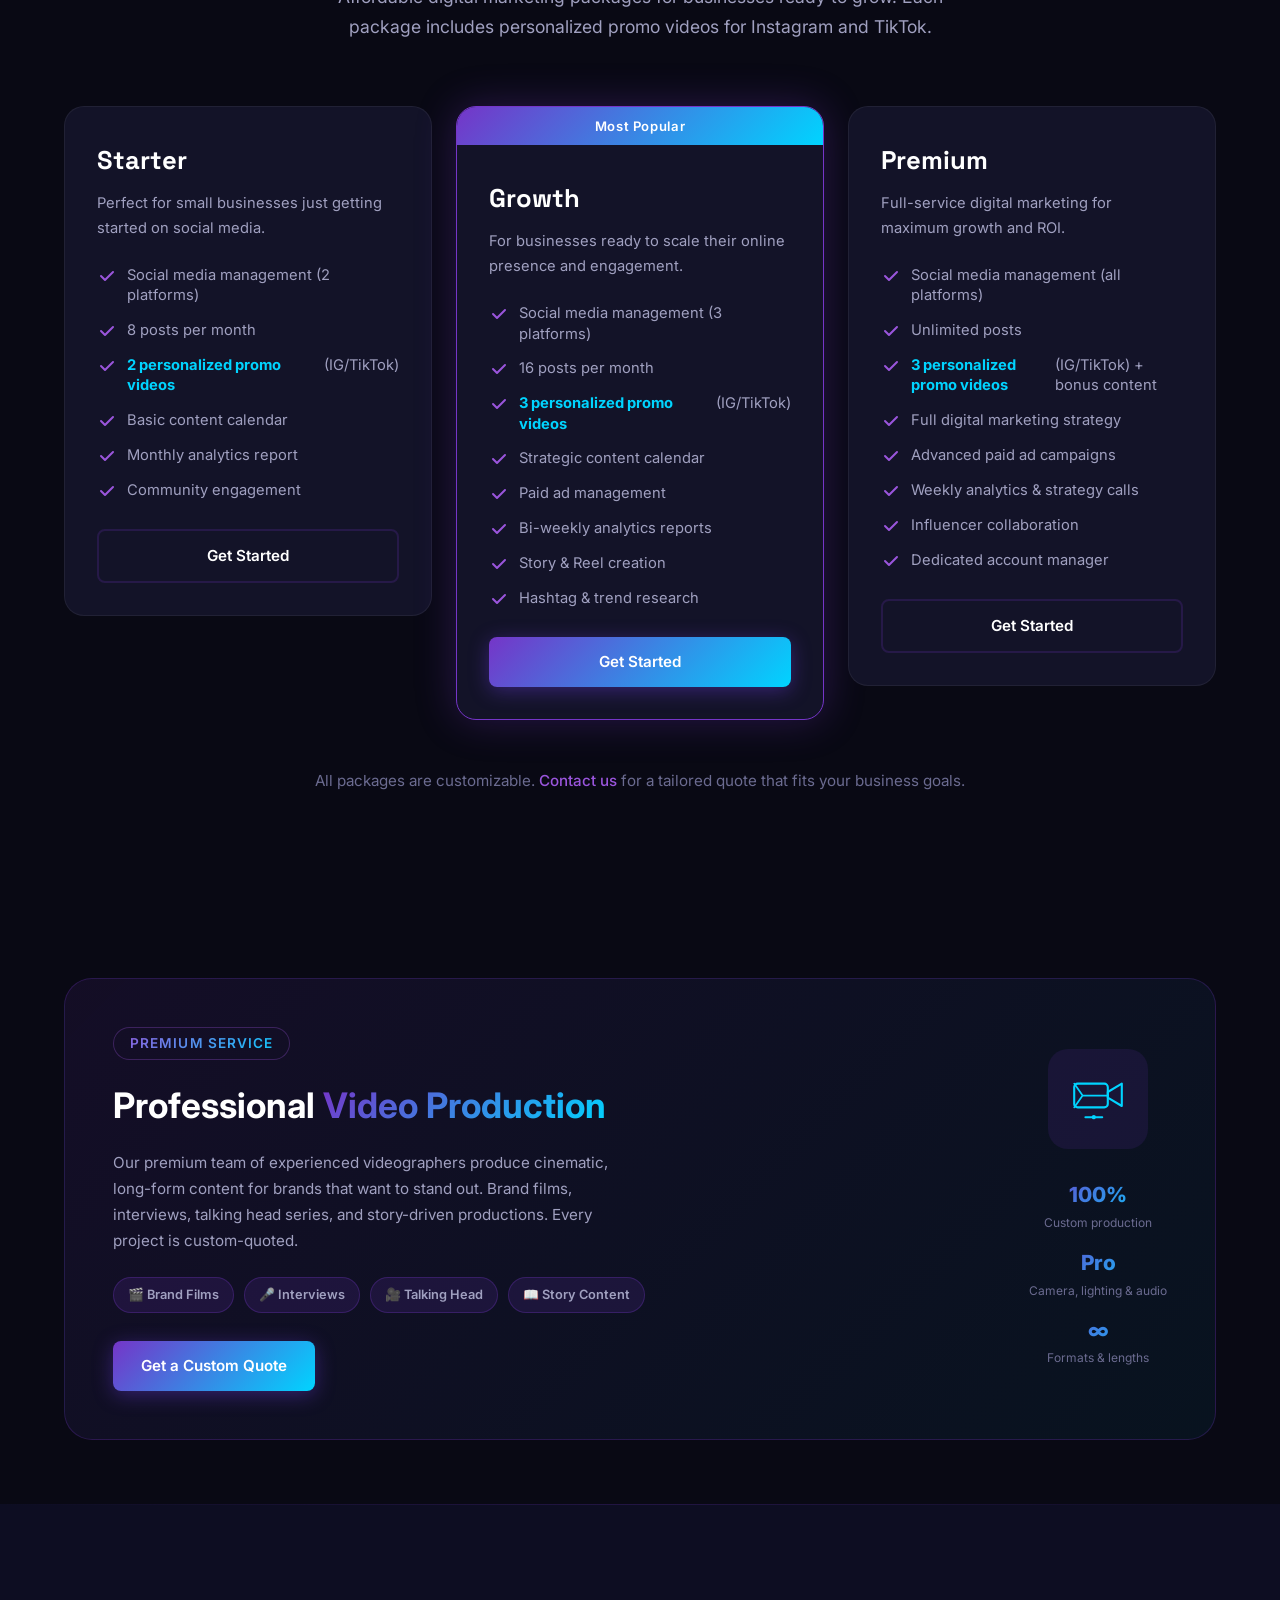
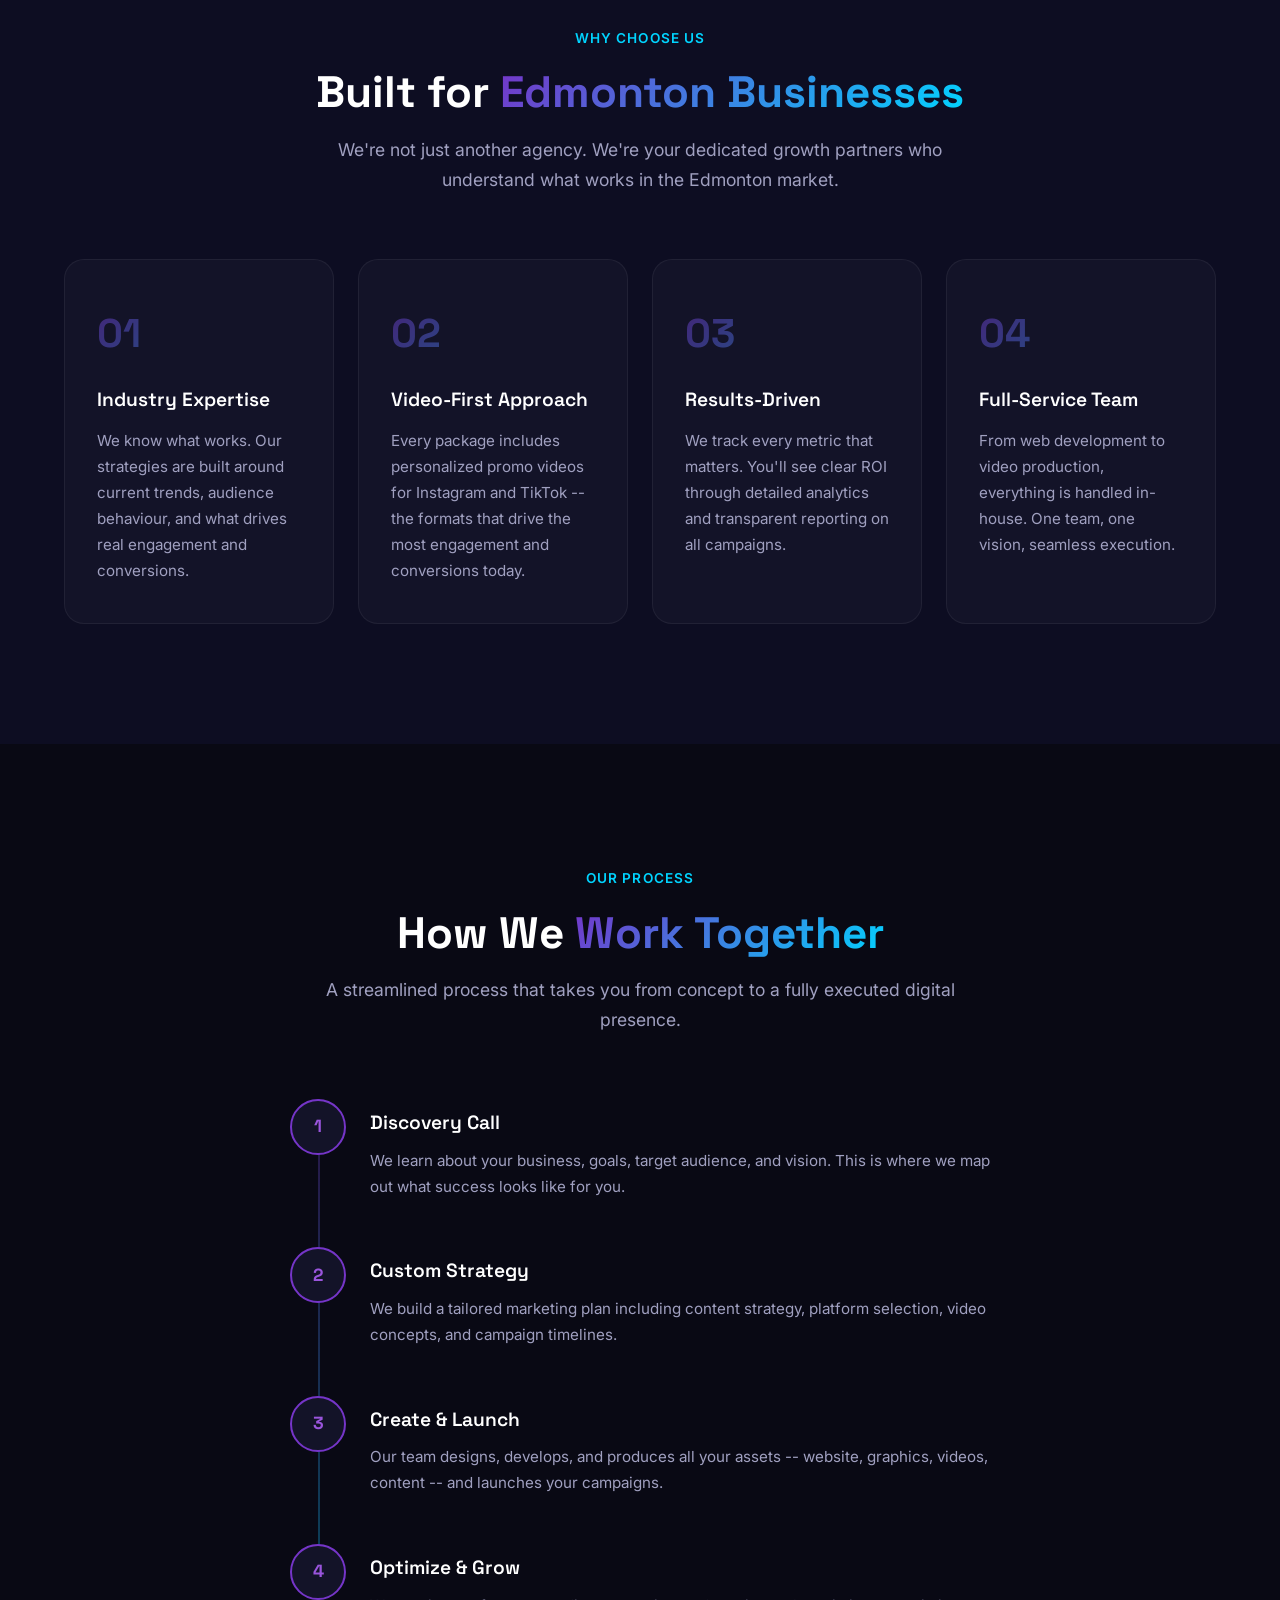
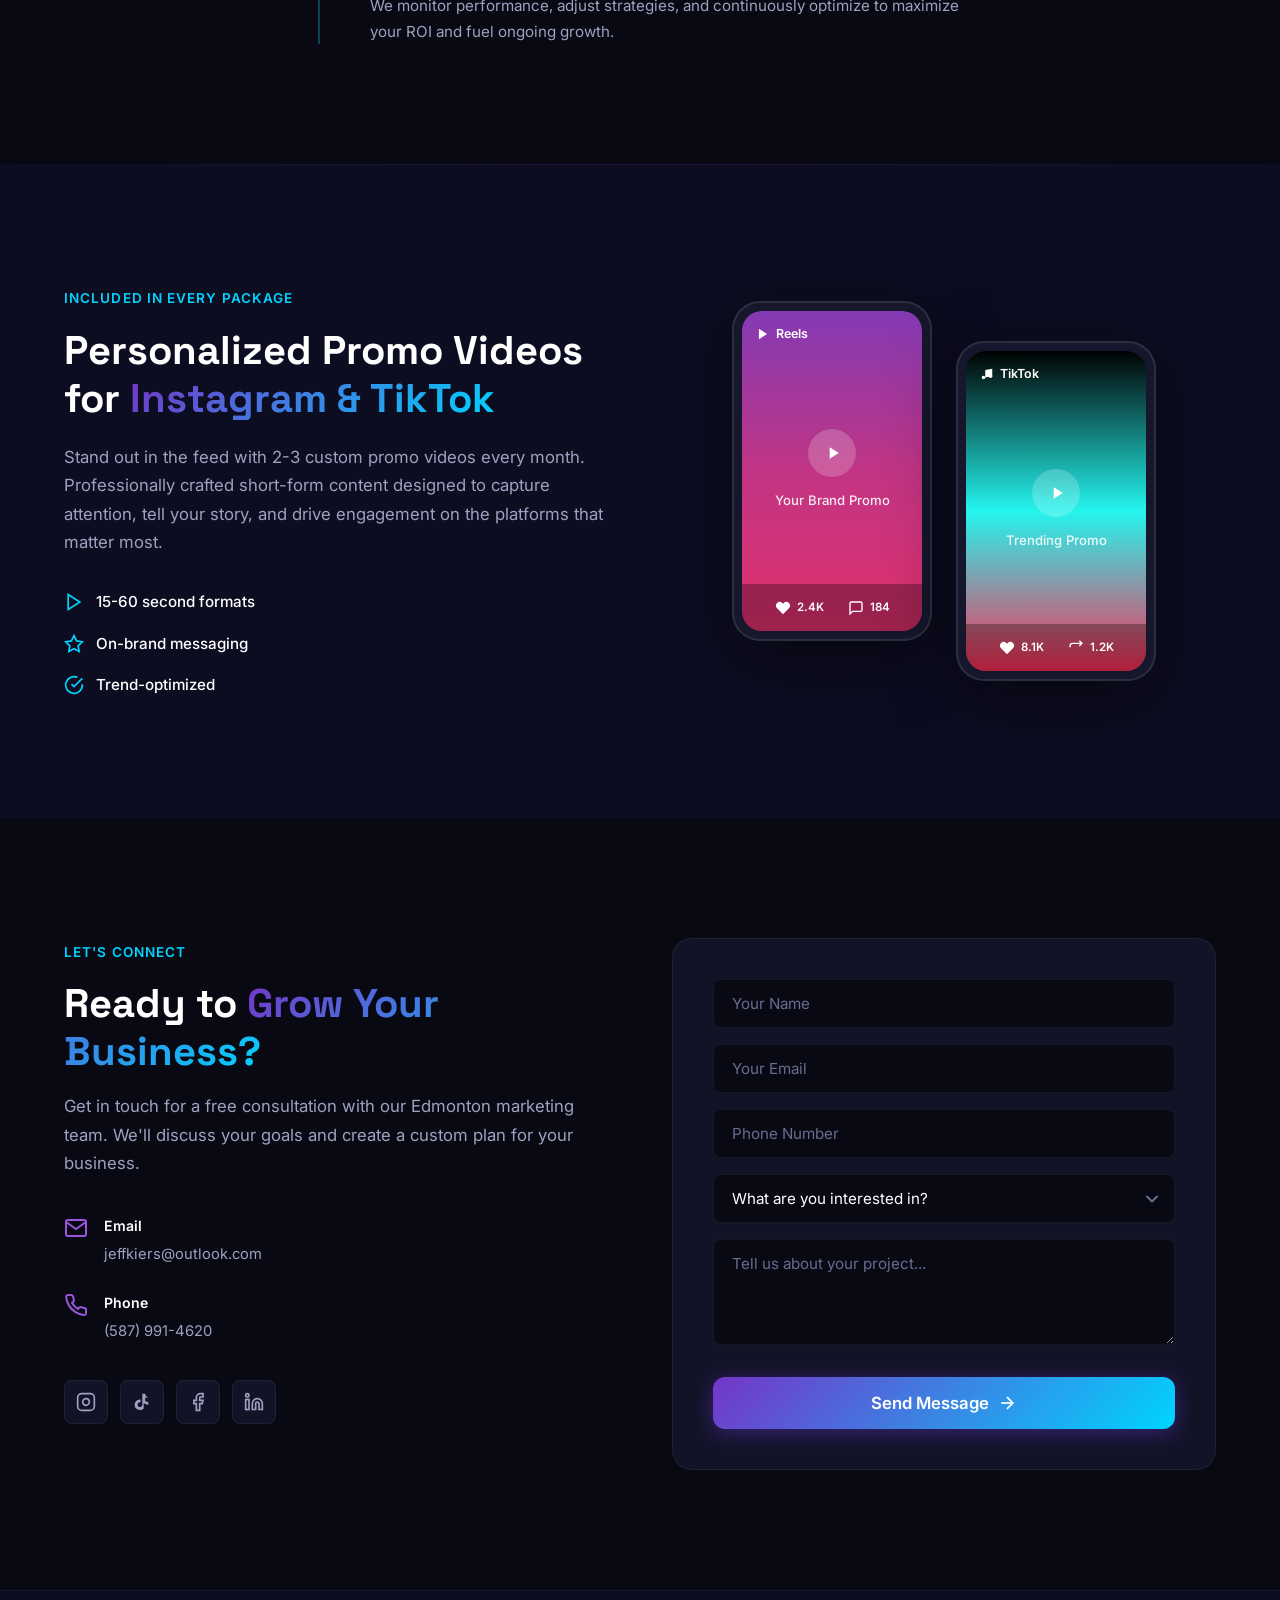
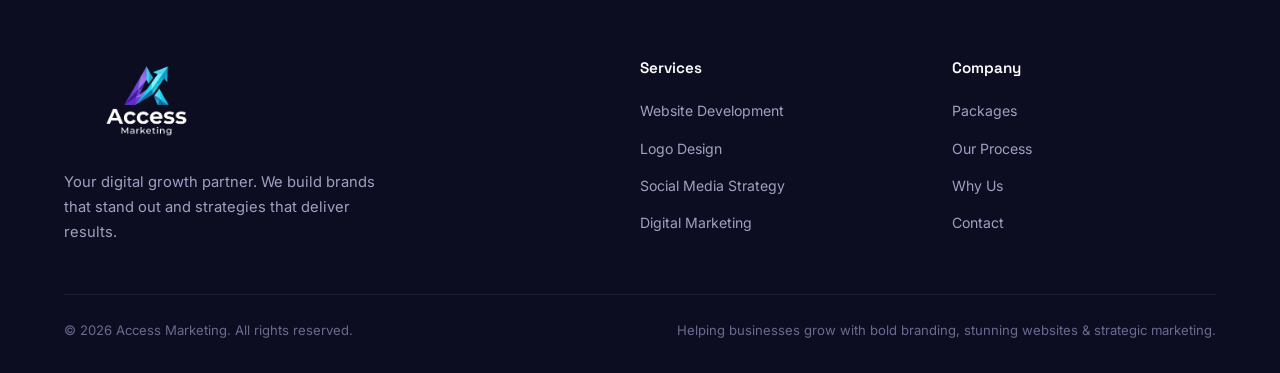
==== commit 6762a4cd: "Add Edmonton keyword targeting to headings and body copy - Hero sub: added Edmonton to target local " ====
--- a/index.html
+++ b/index.html
@@ -3,8 +3,57 @@
 <head>
   <meta charset="UTF-8">
   <meta name="viewport" content="width=device-width, initial-scale=1.0">
-  <title>Access Marketing | Digital Marketing Agency</title>
-  <meta name="description" content="Access Marketing offers website development, logo design, social media strategy, and digital marketing packages for businesses ready to grow.">
+
+  <!-- Primary SEO -->
+  <title>Access Marketing | Digital Marketing Agency in Edmonton, Alberta</title>
+  <meta name="description" content="Access Marketing is an Edmonton-based digital marketing agency offering websites, logo design, social media management, lead generation, and video production — agency quality at surprisingly affordable prices.">
+  <meta name="keywords" content="digital marketing Edmonton, marketing agency Edmonton Alberta, website design Edmonton, logo design Edmonton, social media management Edmonton, lead generation Edmonton, video production Edmonton">
+  <link rel="canonical" href="https://accessmarketing.ca/">
+
+  <!-- Favicon -->
+  <link rel="icon" type="image/png" sizes="32x32" href="favicon-32.png">
+  <link rel="apple-touch-icon" sizes="180x180" href="apple-touch-icon.png">
+
+  <!-- Open Graph (Facebook, LinkedIn, iMessage previews) -->
+  <meta property="og:type" content="website">
+  <meta property="og:url" content="https://accessmarketing.ca/">
+  <meta property="og:title" content="Access Marketing | Digital Marketing Agency in Edmonton">
+  <meta property="og:description" content="Websites, branding, social media, lead generation & video production for Edmonton businesses. Agency quality. Surprisingly affordable.">
+  <meta property="og:image" content="https://accessmarketing.ca/accesslogo.png">
+  <meta property="og:site_name" content="Access Marketing">
+  <meta property="og:locale" content="en_CA">
+
+  <!-- Twitter / X Card -->
+  <meta name="twitter:card" content="summary">
+  <meta name="twitter:title" content="Access Marketing | Digital Marketing Agency in Edmonton">
+  <meta name="twitter:description" content="Websites, branding, social media, lead generation & video production for Edmonton businesses.">
+  <meta name="twitter:image" content="https://accessmarketing.ca/accesslogo.png">
+
+  <!-- Local Business Structured Data -->
+  <script type="application/ld+json">
+  {
+    "@context": "https://schema.org",
+    "@type": "MarketingAgency",
+    "name": "Access Marketing",
+    "url": "https://accessmarketing.ca",
+    "logo": "https://accessmarketing.ca/accesslogo.png",
+    "description": "Edmonton-based digital marketing agency offering website development, logo design, social media management, lead generation, and professional video production.",
+    "address": {
+      "@type": "PostalAddress",
+      "addressLocality": "Edmonton",
+      "addressRegion": "AB",
+      "addressCountry": "CA"
+    },
+    "areaServed": {
+      "@type": "Place",
+      "name": "Edmonton, Alberta, Canada"
+    },
+    "serviceType": ["Website Design", "Logo Design", "Social Media Management", "Lead Generation", "Video Production", "Business Growth Coaching"],
+    "priceRange": "$$",
+    "sameAs": []
+  }
+  </script>
+
   <link rel="preconnect" href="https://fonts.googleapis.com">
   <link rel="preconnect" href="https://fonts.gstatic.com" crossorigin>
   <link href="https://fonts.googleapis.com/css2?family=Inter:wght@300;400;500;600;700;800;900&family=Space+Grotesk:wght@400;500;600;700&display=swap" rel="stylesheet">
@@ -59,7 +108,7 @@
             <span class="hl-3">Pay <span class="gradient-text">less.</span></span>
           </h1>
 
-          <p class="hero-sub">Professional websites, bold brand identities, and social strategies that actually work — built for businesses that want agency quality without the agency price tag.</p>
+          <p class="hero-sub">Professional websites, bold brand identities, and social strategies that actually work — built for Edmonton businesses that want agency quality without the agency price tag.</p>
 
           <div class="hero-actions">
             <a href="#packages" class="btn btn-primary btn-lg">View Packages & Pricing</a>
@@ -169,8 +218,8 @@
     <div class="container">
       <div class="section-header">
         <span class="section-tag">What We Do</span>
-        <h2>Services That <span class="gradient-text">Drive Results</span></h2>
-        <p>From concept to execution, we provide everything your business needs to dominate online.</p>
+        <h2>Digital Marketing Services That <span class="gradient-text">Drive Results</span></h2>
+        <p>From concept to execution, we provide everything your Edmonton business needs to dominate online.</p>
       </div>
       <div class="services-grid">
         <!-- Website Development -->
@@ -502,8 +551,8 @@
     <div class="container">
       <div class="section-header">
         <span class="section-tag">Why Choose Us</span>
-        <h2>Built for <span class="gradient-text">Your Business</span></h2>
-        <p>We're not just another agency. We're your dedicated growth partners who understand what works.</p>
+        <h2>Built for <span class="gradient-text">Edmonton Businesses</span></h2>
+        <p>We're not just another agency. We're your dedicated growth partners who understand what works in the Edmonton market.</p>
       </div>
       <div class="why-grid">
         <div class="why-card" data-aos>
@@ -671,7 +720,7 @@
         <div class="contact-info">
           <span class="section-tag">Let's Connect</span>
           <h2>Ready to <span class="gradient-text">Grow Your Business?</span></h2>
-          <p>Get in touch for a free consultation. We'll discuss your goals and create a custom plan for your business.</p>
+          <p>Get in touch for a free consultation with our Edmonton marketing team. We'll discuss your goals and create a custom plan for your business.</p>
           <div class="contact-details">
             <div class="contact-item">
               <svg viewBox="0 0 24 24" fill="none" stroke="currentColor" stroke-width="2"><path d="M4 4h16c1.1 0 2 .9 2 2v12c0 1.1-.9 2-2 2H4c-1.1 0-2-.9-2-2V6c0-1.1.9-2 2-2z"/><polyline points="22,6 12,13 2,6"/></svg>
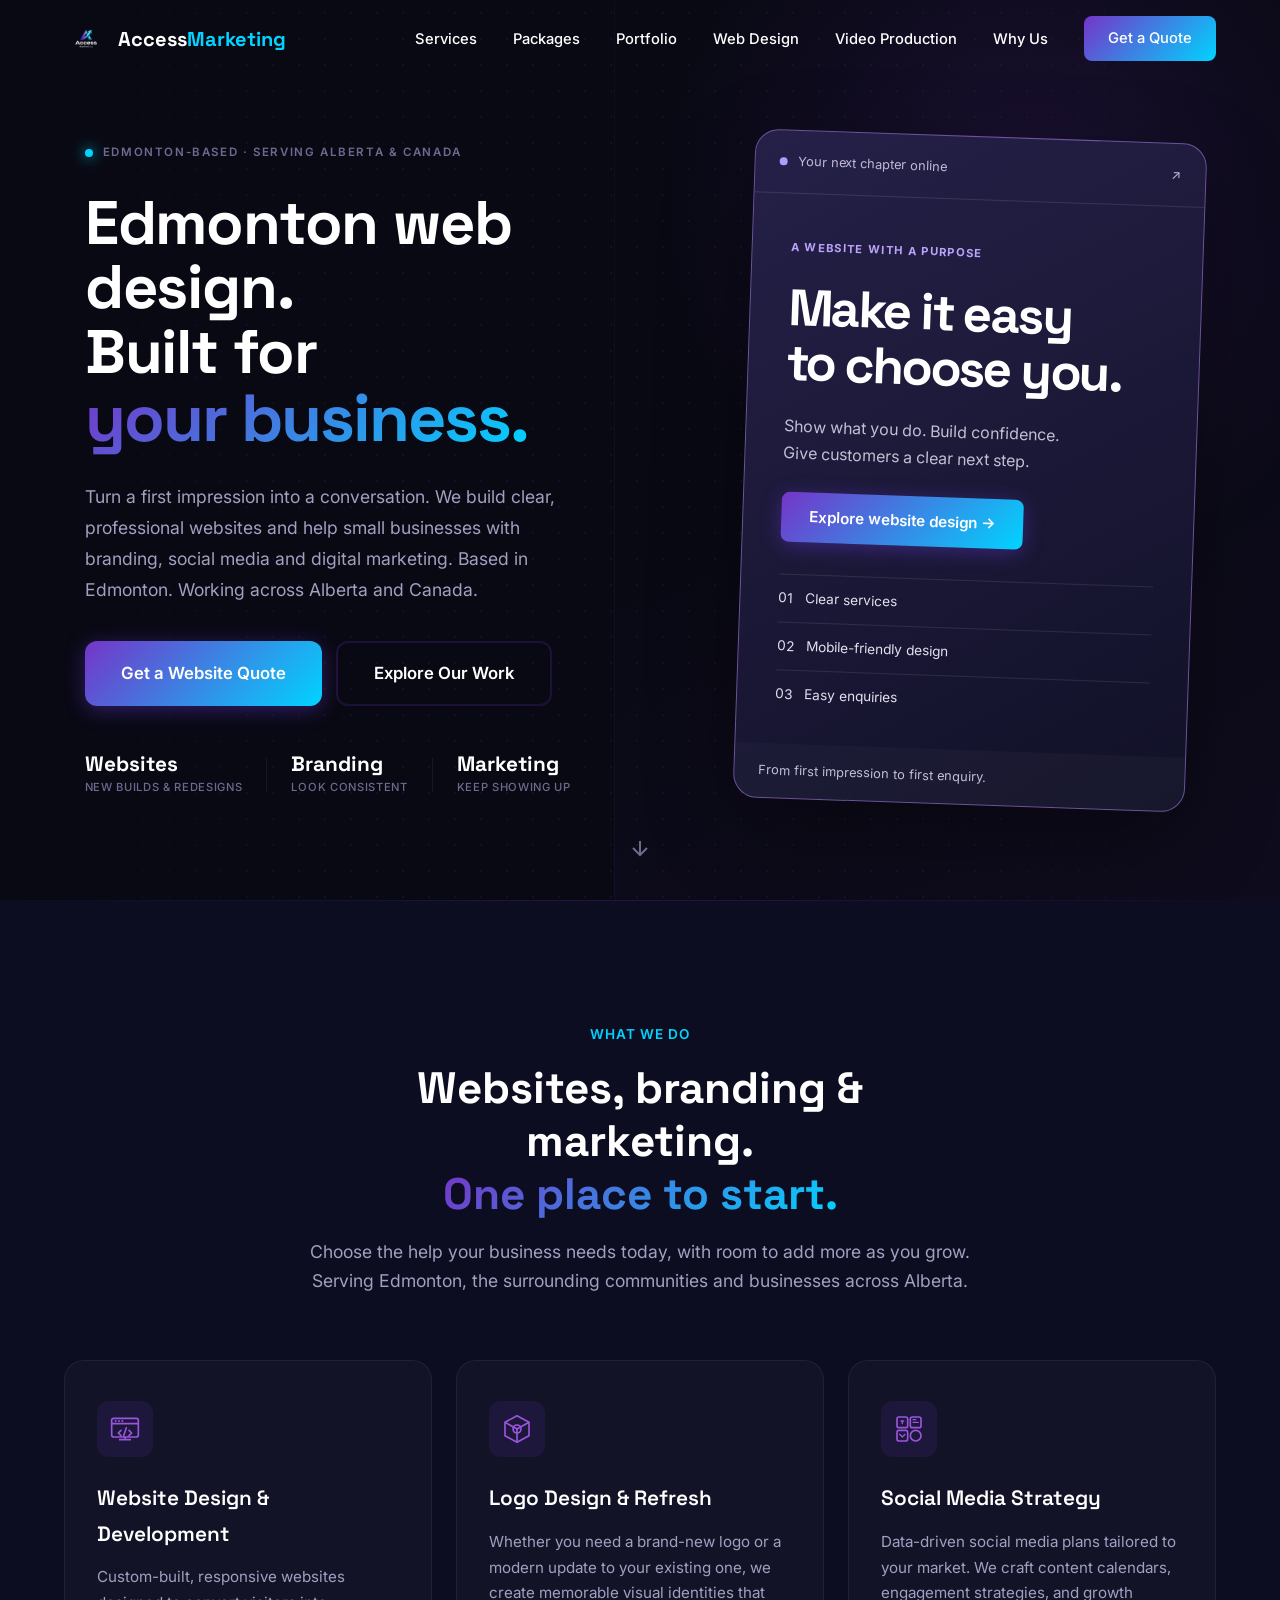
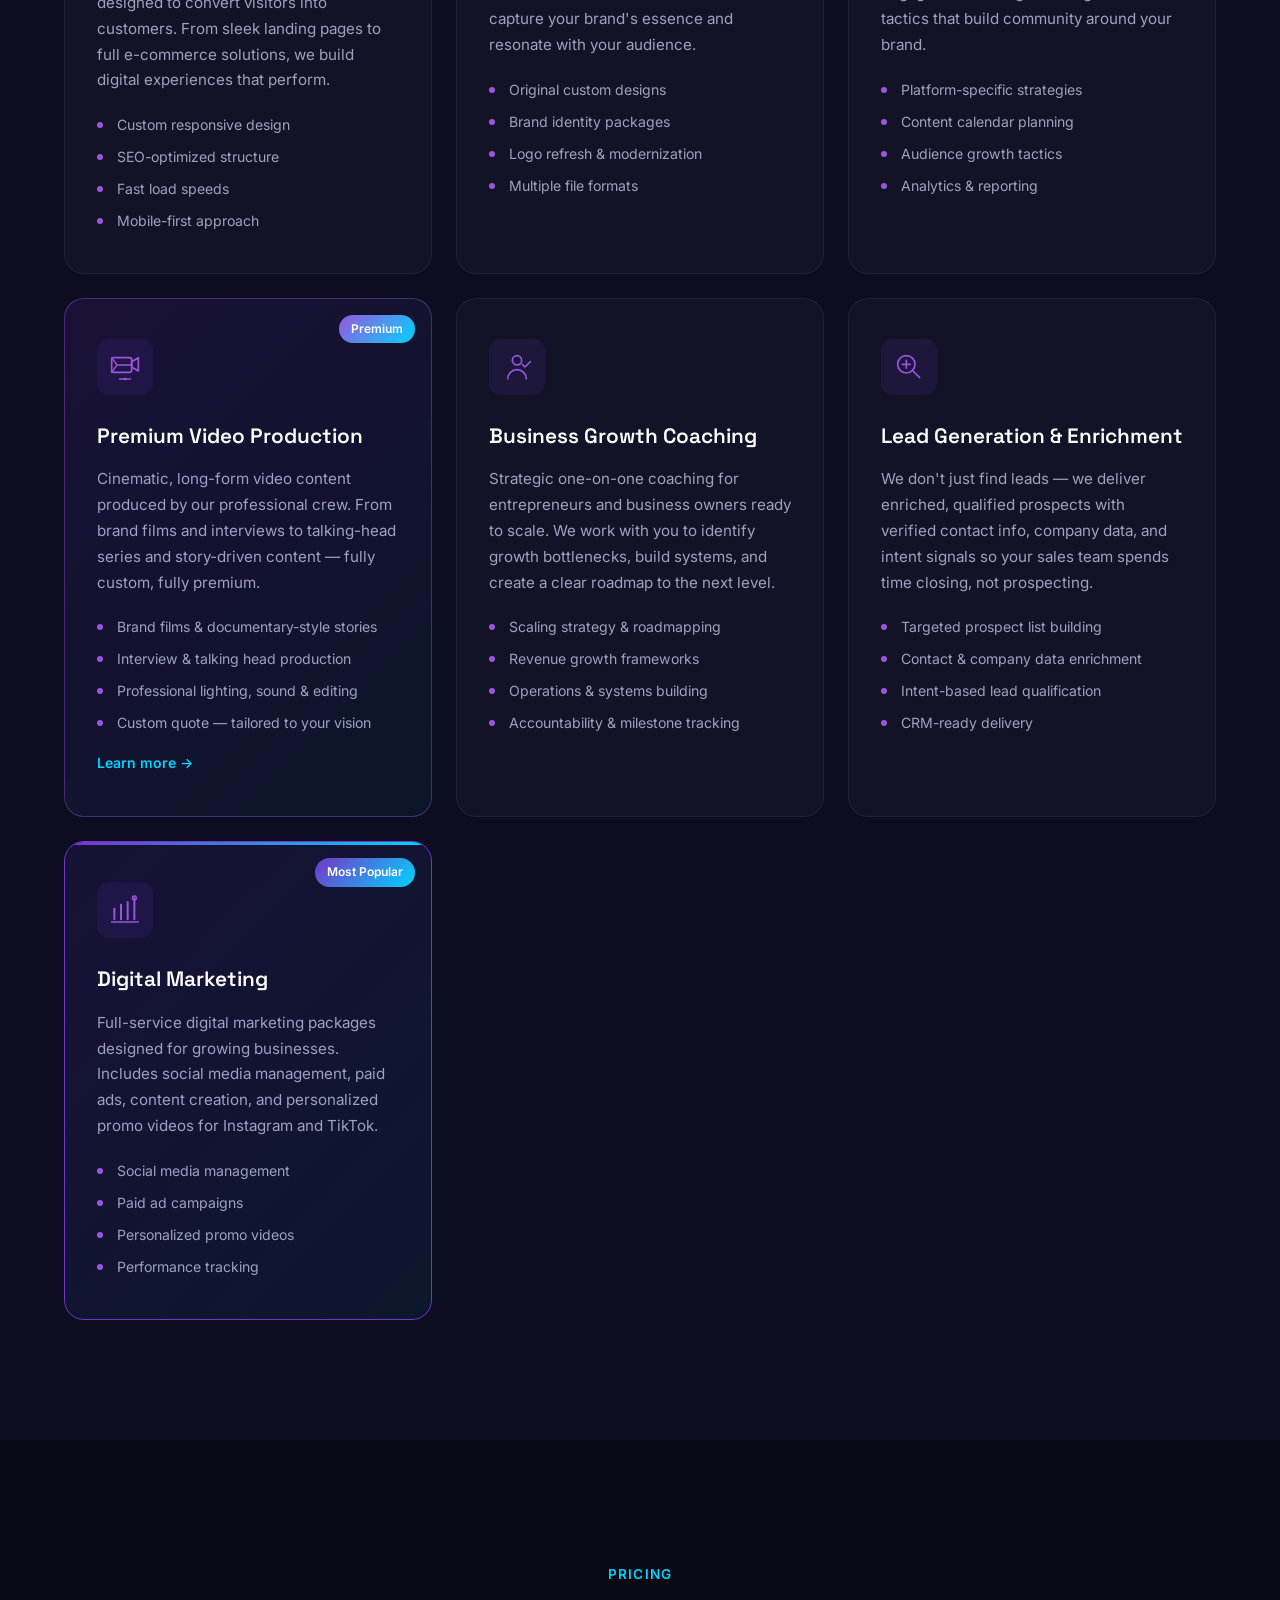
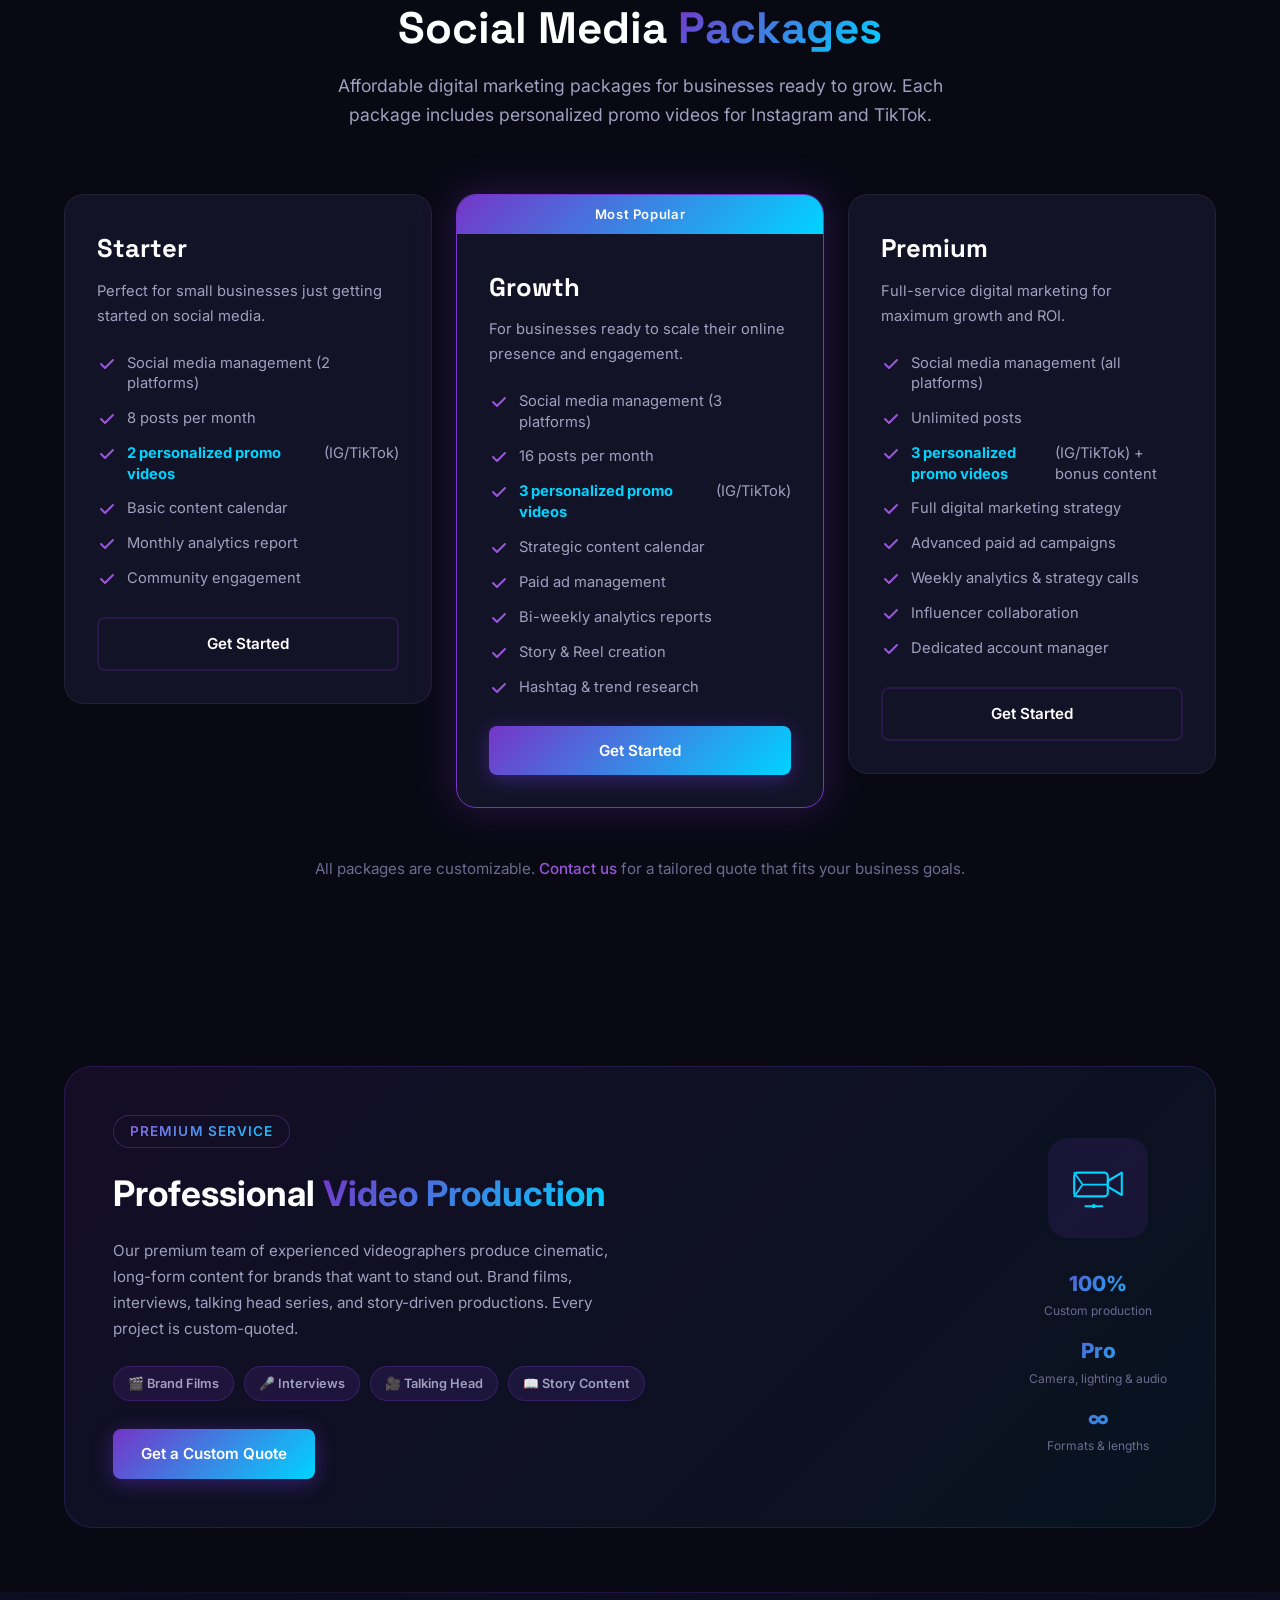
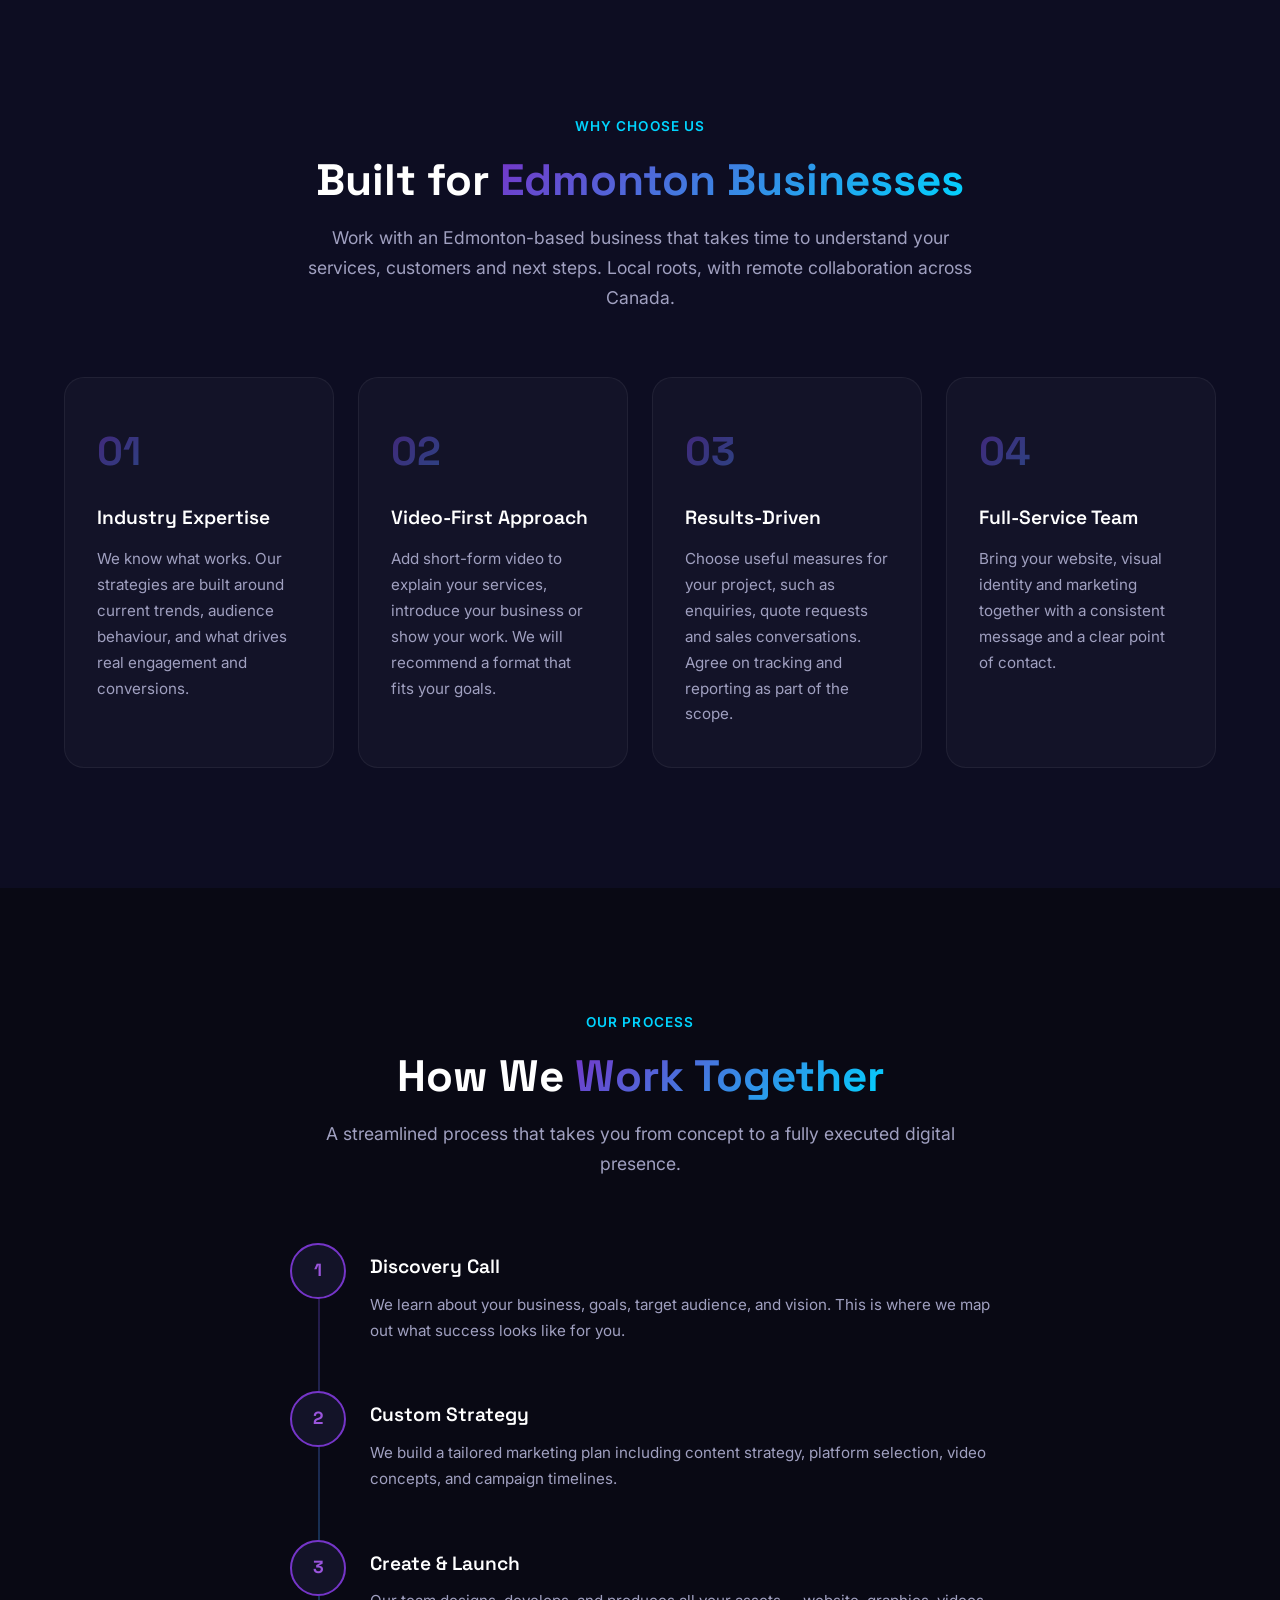
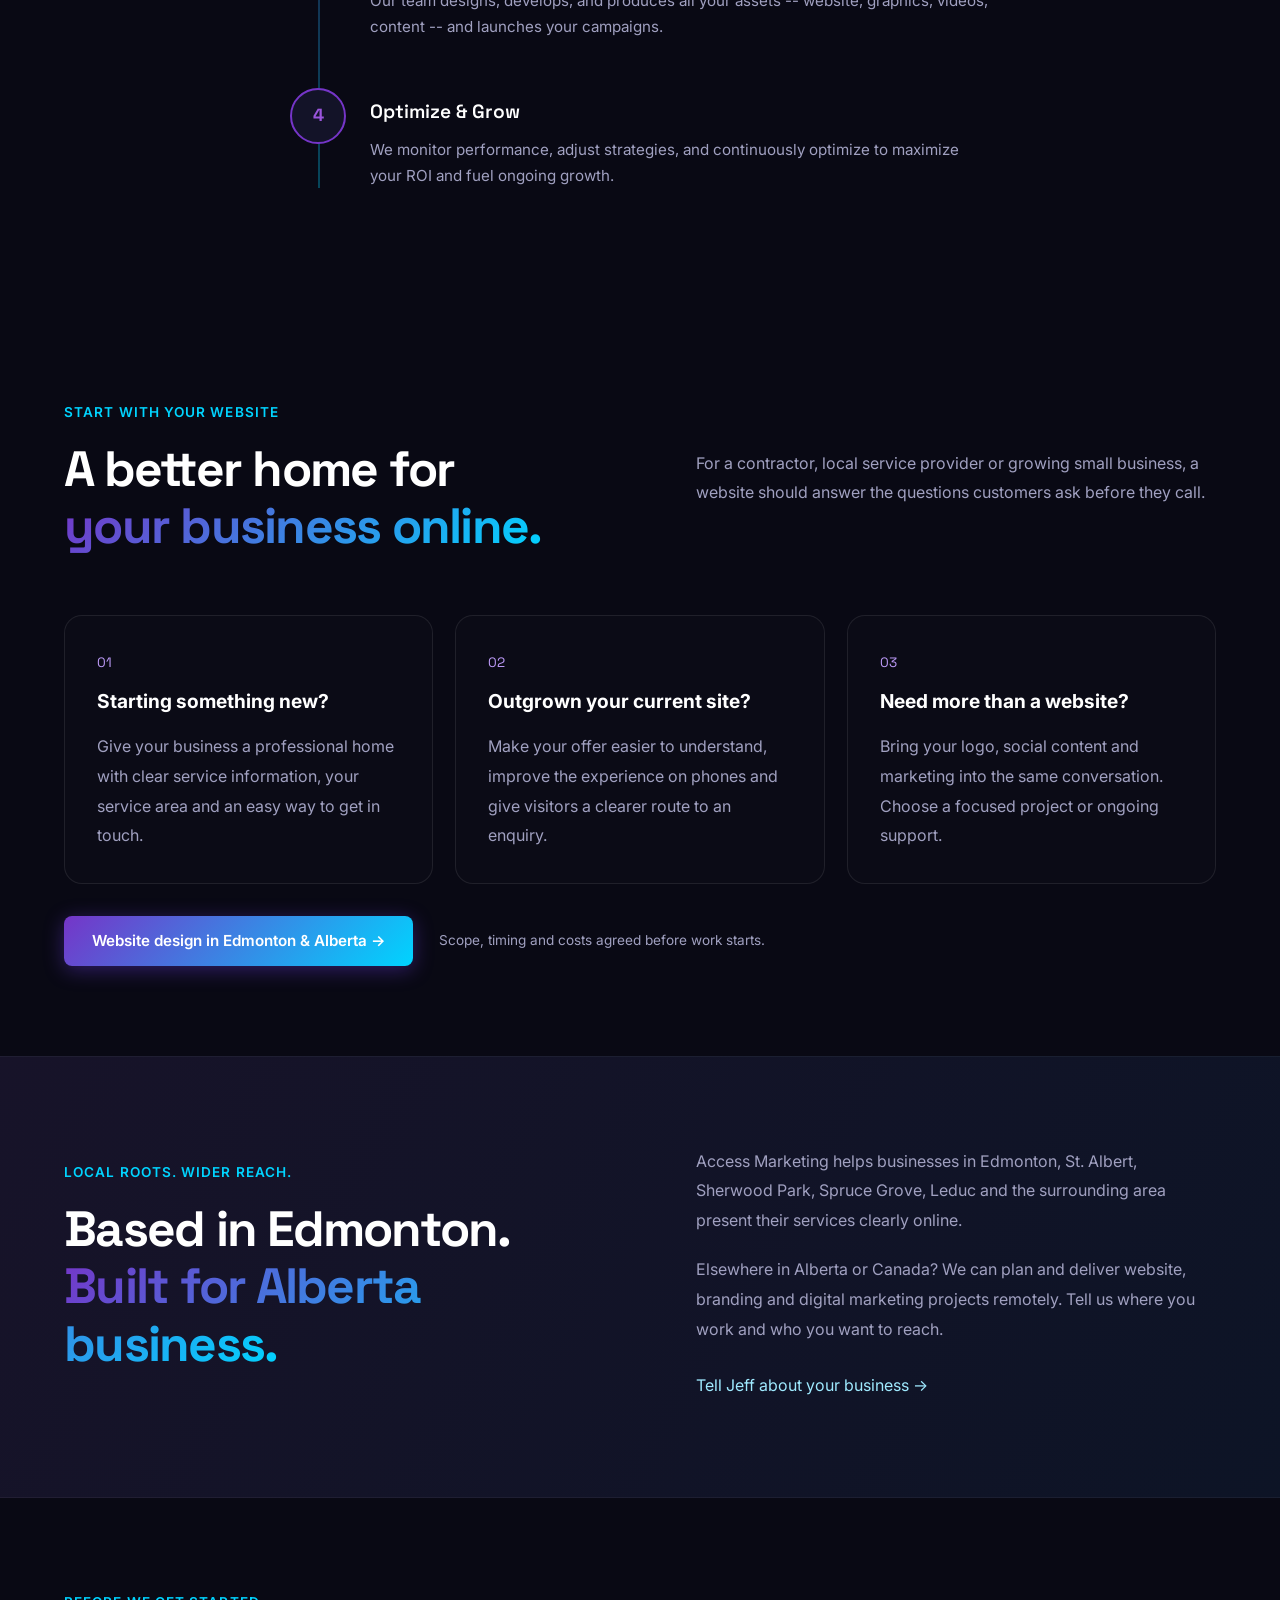
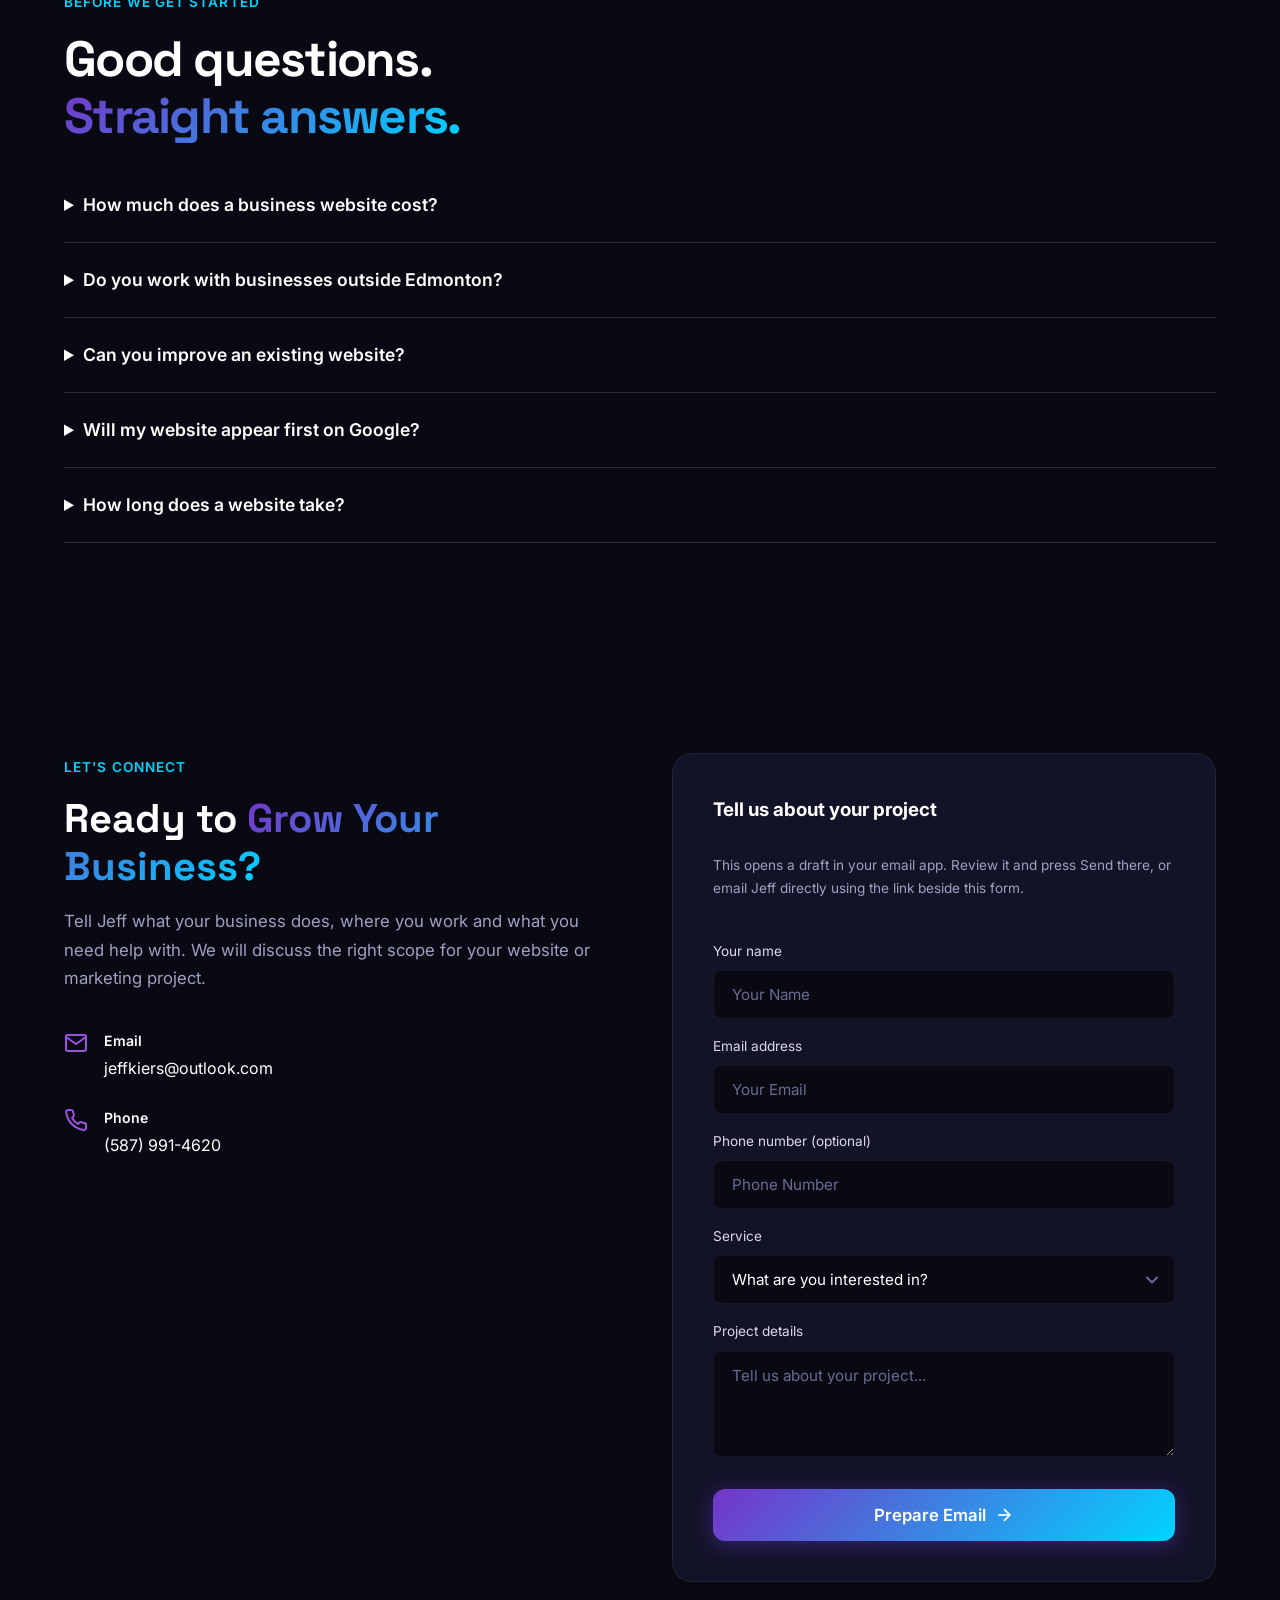
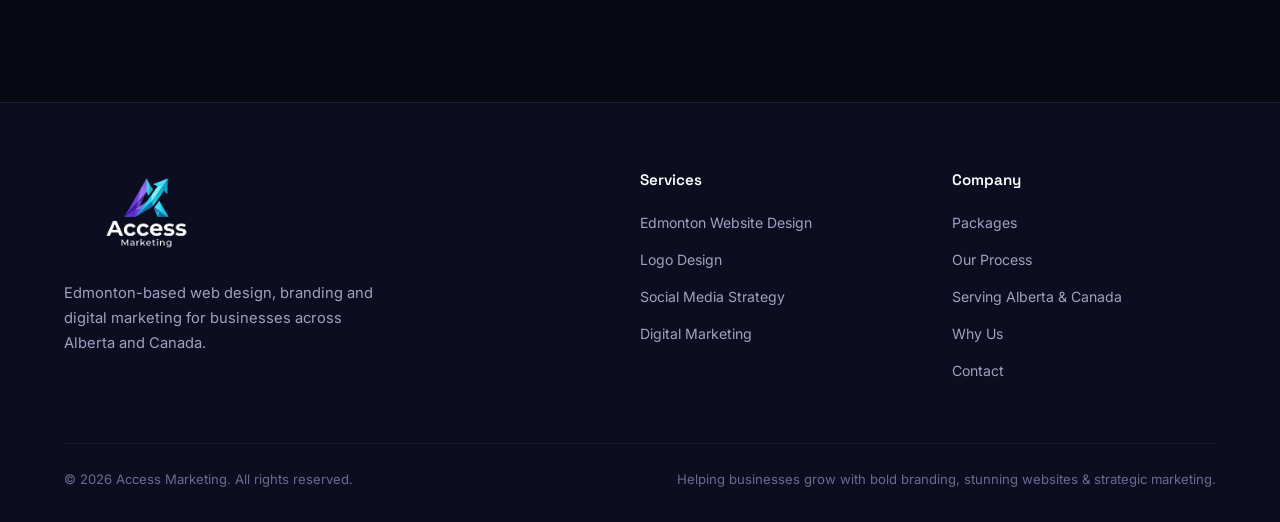
==== commit 28968455: "Improve business website messaging and Edmonton Alberta search content" ====
--- a/index.html
+++ b/index.html
@@ -5,9 +5,8 @@
   <meta name="viewport" content="width=device-width, initial-scale=1.0">
 
   <!-- Primary SEO -->
-  <title>Access Marketing | Digital Marketing Agency in Edmonton, Alberta</title>
-  <meta name="description" content="Access Marketing is an Edmonton-based digital marketing agency offering websites, logo design, social media management, lead generation, and video production — agency quality at surprisingly affordable prices.">
-  <meta name="keywords" content="digital marketing Edmonton, marketing agency Edmonton Alberta, website design Edmonton, logo design Edmonton, social media management Edmonton, lead generation Edmonton, video production Edmonton">
+  <title>Edmonton Web Design & Alberta Marketing | Access Marketing</title>
+  <meta name="description" content="Web design, branding and digital marketing for Edmonton and Alberta small businesses. Edmonton-based, serving Canada. Explore our work and request a website quote.">
   <link rel="canonical" href="https://accessmarketing.ca/">
 
   <!-- Favicon -->
@@ -17,42 +16,50 @@
   <!-- Open Graph (Facebook, LinkedIn, iMessage previews) -->
   <meta property="og:type" content="website">
   <meta property="og:url" content="https://accessmarketing.ca/">
-  <meta property="og:title" content="Access Marketing | Digital Marketing Agency in Edmonton">
-  <meta property="og:description" content="Websites, branding, social media, lead generation & video production for Edmonton businesses. Agency quality. Surprisingly affordable.">
+  <meta property="og:title" content="Edmonton Web Design & Alberta Marketing | Access Marketing">
+  <meta property="og:description" content="Web design, branding and digital marketing for Edmonton and Alberta small businesses. Edmonton-based, serving Canada. Explore our work and request a website quote.">
   <meta property="og:image" content="https://accessmarketing.ca/accesslogo.png">
   <meta property="og:site_name" content="Access Marketing">
   <meta property="og:locale" content="en_CA">
 
   <!-- Twitter / X Card -->
   <meta name="twitter:card" content="summary">
-  <meta name="twitter:title" content="Access Marketing | Digital Marketing Agency in Edmonton">
-  <meta name="twitter:description" content="Websites, branding, social media, lead generation & video production for Edmonton businesses.">
+  <meta name="twitter:title" content="Edmonton Web Design & Alberta Marketing | Access Marketing">
+  <meta name="twitter:description" content="Web design, branding and digital marketing for Edmonton and Alberta small businesses. Edmonton-based, serving Canada. Explore our work and request a website quote.">
   <meta name="twitter:image" content="https://accessmarketing.ca/accesslogo.png">
 
   <!-- Local Business Structured Data -->
-  <script type="application/ld+json">
-  {
-    "@context": "https://schema.org",
-    "@type": "MarketingAgency",
-    "name": "Access Marketing",
-    "url": "https://accessmarketing.ca",
-    "logo": "https://accessmarketing.ca/accesslogo.png",
-    "description": "Edmonton-based digital marketing agency offering website development, logo design, social media management, lead generation, and professional video production.",
-    "address": {
-      "@type": "PostalAddress",
-      "addressLocality": "Edmonton",
-      "addressRegion": "AB",
-      "addressCountry": "CA"
+  <script type="application/ld+json">{
+  "@context": "https://schema.org",
+  "@type": "Organization",
+  "@id": "https://accessmarketing.ca/#organization",
+  "name": "Access Marketing",
+  "url": "https://accessmarketing.ca/",
+  "logo": "https://accessmarketing.ca/accesslogo.png",
+  "description": "Web design, branding and digital marketing for Edmonton and Alberta small businesses. Edmonton-based, serving Canada. Explore our work and request a website quote.",
+  "telephone": "+15879914620",
+  "email": "jeffkiers@outlook.com",
+  "address": {
+    "@type": "PostalAddress",
+    "addressLocality": "Edmonton",
+    "addressRegion": "AB",
+    "addressCountry": "CA"
+  },
+  "areaServed": [
+    {
+      "@type": "City",
+      "name": "Edmonton"
     },
-    "areaServed": {
-      "@type": "Place",
-      "name": "Edmonton, Alberta, Canada"
+    {
+      "@type": "AdministrativeArea",
+      "name": "Alberta"
     },
-    "serviceType": ["Website Design", "Logo Design", "Social Media Management", "Lead Generation", "Video Production", "Business Growth Coaching"],
-    "priceRange": "$$",
-    "sameAs": []
-  }
-  </script>
+    {
+      "@type": "Country",
+      "name": "Canada"
+    }
+  ]
+}</script>
 
   <link rel="preconnect" href="https://fonts.googleapis.com">
   <link rel="preconnect" href="https://fonts.gstatic.com" crossorigin>
@@ -60,6 +67,7 @@
   <link rel="stylesheet" href="styles.css">
 </head>
 <body>
+  <a class="skip-link" href="#services">Skip to content</a>
   <!-- Navigation -->
   <nav class="navbar" id="navbar">
     <div class="container nav-container">
@@ -71,12 +79,12 @@
         <li><a href="#services">Services</a></li>
         <li><a href="#packages">Packages</a></li>
         <li><a href="portfolio.html">Portfolio</a></li>
-        <li><a href="founding-members.html">Founding Members</a></li>
+        <li><a href="web-design-edmonton.html">Web Design</a></li>
         <li><a href="#video-production">Video Production</a></li>
         <li><a href="#why-us">Why Us</a></li>
         <li><a href="#contact" class="btn btn-nav">Get a Quote</a></li>
       </ul>
-      <button class="mobile-toggle" id="mobileToggle" aria-label="Toggle menu">
+      <button class="mobile-toggle" id="mobileToggle" aria-label="Toggle menu" aria-expanded="false" aria-controls="navLinks">
         <span></span>
         <span></span>
         <span></span>
@@ -99,114 +107,21 @@
         <div class="hero-left">
           <div class="hero-eyebrow">
             <span class="eyebrow-dot"></span>
-            Digital Marketing · Web · Brand · Social
-          </div>
-
-          <h1 class="hero-headline">
-            <span class="hl-1">Look premium.</span>
-            <span class="hl-2">Grow faster.</span>
-            <span class="hl-3">Pay <span class="gradient-text">less.</span></span>
-          </h1>
-
-          <p class="hero-sub">Professional websites, bold brand identities, and social strategies that actually work — built for Edmonton businesses that want agency quality without the agency price tag.</p>
+            Edmonton-based · Serving Alberta & Canada
+          </div>
+
+          <h1 class="hero-headline"><span class="hl-1">Edmonton web design.</span><span class="hl-2">Built for</span><span class="hl-3"><span class="gradient-text">your business.</span></span></h1>
+
+          <p class="hero-sub">Turn a first impression into a conversation. We build clear, professional websites and help small businesses with branding, social media and digital marketing. Based in Edmonton. Working across Alberta and Canada.</p>
 
           <div class="hero-actions">
-            <a href="#packages" class="btn btn-primary btn-lg">View Packages & Pricing</a>
-            <a href="#contact" class="btn btn-outline btn-lg">Book a Free Call</a>
-          </div>
-
-          <div class="hero-proof">
-            <div class="proof-item">
-              <strong>50+</strong>
-              <span>Projects Delivered</span>
-            </div>
-            <div class="proof-divider"></div>
-            <div class="proof-item">
-              <strong>$499</strong>
-              <span>Starting Price</span>
-            </div>
-            <div class="proof-divider"></div>
-            <div class="proof-item">
-              <strong>100%</strong>
-              <span>Custom Work</span>
-            </div>
-          </div>
-        </div>
-
-        <!-- Right: Dashboard card -->
-        <div class="hero-right">
-          <div class="hero-cards">
-
-            <!-- Main stats card -->
-            <div class="hc-main">
-              <div class="hc-header">
-                <div class="hc-dots"><span></span><span></span><span></span></div>
-                <span class="hc-label">Brand Performance</span>
-                <span class="hc-live"><span></span>Live</span>
-              </div>
-              <div class="hc-body">
-                <div class="hc-metric">
-                  <div class="hc-metric-info">
-                    <span class="hc-metric-name">Web Traffic</span>
-                    <span class="hc-metric-val">+340%</span>
-                  </div>
-                  <div class="hc-bar"><div class="hc-bar-fill" style="--w:85%"></div></div>
-                </div>
-                <div class="hc-metric">
-                  <div class="hc-metric-info">
-                    <span class="hc-metric-name">Social Reach</span>
-                    <span class="hc-metric-val">+180%</span>
-                  </div>
-                  <div class="hc-bar"><div class="hc-bar-fill" style="--w:62%"></div></div>
-                </div>
-                <div class="hc-metric">
-                  <div class="hc-metric-info">
-                    <span class="hc-metric-name">Lead Volume</span>
-                    <span class="hc-metric-val">+95%</span>
-                  </div>
-                  <div class="hc-bar"><div class="hc-bar-fill" style="--w:48%"></div></div>
-                </div>
-                <div class="hc-sparkline">
-                  <svg viewBox="0 0 200 52" fill="none" preserveAspectRatio="none">
-                    <defs>
-                      <linearGradient id="sparkGrad" x1="0" y1="0" x2="0" y2="1">
-                        <stop offset="0%" stop-color="#7535C8" stop-opacity="0.5"/>
-                        <stop offset="100%" stop-color="#7535C8" stop-opacity="0"/>
-                      </linearGradient>
-                      <linearGradient id="sparkLine" x1="0" y1="0" x2="1" y2="0">
-                        <stop offset="0%" stop-color="#7535C8"/>
-                        <stop offset="100%" stop-color="#00D4FF"/>
-                      </linearGradient>
-                    </defs>
-                    <path d="M0 46 C25 40, 45 32, 65 26 S105 12, 130 16 S165 6, 200 3" stroke="url(#sparkLine)" stroke-width="2.5" fill="none" stroke-linecap="round"/>
-                    <path d="M0 46 C25 40, 45 32, 65 26 S105 12, 130 16 S165 6, 200 3 L200 52 L0 52Z" fill="url(#sparkGrad)"/>
-                  </svg>
-                </div>
-              </div>
-            </div>
-
-            <!-- Floating: Spots -->
-            <div class="hc-float hc-float-spots">
-              <div class="hc-float-icon">🔥</div>
-              <div>
-                <strong>3 spots left</strong>
-                <span>Accepting new clients</span>
-              </div>
-            </div>
-
-            <!-- Floating: Price -->
-            <div class="hc-float hc-float-price">
-              <span class="hc-price-from">Starting from</span>
-              <span class="hc-price-num">$499</span>
-            </div>
-
-          </div>
-        </div>
-
-      </div>
-    </div>
-
-    <div class="hero-scroll">
+            <a href="#contact" class="btn btn-primary btn-lg">Get a Website Quote</a>
+            <a href="portfolio.html" class="btn btn-outline btn-lg">Explore Our Work</a>
+          </div>
+
+          <div class="hero-proof"><div class="proof-item"><strong>Websites</strong><span>New builds & redesigns</span></div><div class="proof-divider"></div><div class="proof-item"><strong>Branding</strong><span>Look consistent</span></div><div class="proof-divider"></div><div class="proof-item"><strong>Marketing</strong><span>Keep showing up</span></div></div></div>
+
+        <div class="hero-right"><div class="business-preview"><div class="preview-top"><span class="preview-dot"></span><span>Your next chapter online</span><span>↗</span></div><div class="preview-body"><span class="preview-kicker">A WEBSITE WITH A PURPOSE</span><h2>Make it easy<br>to choose you.</h2><p>Show what you do. Build confidence.<br>Give customers a clear next step.</p><a href="web-design-edmonton.html" class="btn btn-primary">Explore website design →</a><div class="preview-features"><span>01 &nbsp; Clear services</span><span>02 &nbsp; Mobile-friendly design</span><span>03 &nbsp; Easy enquiries</span></div></div><div class="preview-footer">From first impression to first enquiry.</div></div></div></div></div><div class="hero-scroll">
       <a href="#services" aria-label="Scroll down">
         <svg width="24" height="24" viewBox="0 0 24 24" fill="none" stroke="currentColor" stroke-width="2"><path d="M12 5v14M5 12l7 7 7-7"/></svg>
       </a>
@@ -218,8 +133,8 @@
     <div class="container">
       <div class="section-header">
         <span class="section-tag">What We Do</span>
-        <h2>Digital Marketing Services That <span class="gradient-text">Drive Results</span></h2>
-        <p>From concept to execution, we provide everything your Edmonton business needs to dominate online.</p>
+        <h2>Websites, branding & marketing.<br><span class="gradient-text">One place to start.</span></h2>
+        <p>Choose the help your business needs today, with room to add more as you grow. Serving Edmonton, the surrounding communities and businesses across Alberta.</p>
       </div>
       <div class="services-grid">
         <!-- Website Development -->
@@ -236,7 +151,7 @@
               <path d="M24 36v4" stroke="currentColor" stroke-width="2.5"/>
             </svg>
           </div>
-          <h3>Website Development</h3>
+          <h3><a href="web-design-edmonton.html">Website Design & Development</a></h3>
           <p>Custom-built, responsive websites designed to convert visitors into customers. From sleek landing pages to full e-commerce solutions, we build digital experiences that perform.</p>
           <ul class="service-features">
             <li>Custom responsive design</li>
@@ -552,7 +467,7 @@
       <div class="section-header">
         <span class="section-tag">Why Choose Us</span>
         <h2>Built for <span class="gradient-text">Edmonton Businesses</span></h2>
-        <p>We're not just another agency. We're your dedicated growth partners who understand what works in the Edmonton market.</p>
+        <p>Work with an Edmonton-based business that takes time to understand your services, customers and next steps. Local roots, with remote collaboration across Canada.</p>
       </div>
       <div class="why-grid">
         <div class="why-card" data-aos>
@@ -563,17 +478,17 @@
         <div class="why-card" data-aos>
           <div class="why-number">02</div>
           <h3>Video-First Approach</h3>
-          <p>Every package includes personalized promo videos for Instagram and TikTok -- the formats that drive the most engagement and conversions today.</p>
+          <p>Add short-form video to explain your services, introduce your business or show your work. We will recommend a format that fits your goals.</p>
         </div>
         <div class="why-card" data-aos>
           <div class="why-number">03</div>
           <h3>Results-Driven</h3>
-          <p>We track every metric that matters. You'll see clear ROI through detailed analytics and transparent reporting on all campaigns.</p>
+          <p>Choose useful measures for your project, such as enquiries, quote requests and sales conversations. Agree on tracking and reporting as part of the scope.</p>
         </div>
         <div class="why-card" data-aos>
           <div class="why-number">04</div>
           <h3>Full-Service Team</h3>
-          <p>From web development to video production, everything is handled in-house. One team, one vision, seamless execution.</p>
+          <p>Bring your website, visual identity and marketing together with a consistent message and a clear point of contact.</p>
         </div>
       </div>
     </div>
@@ -628,91 +543,10 @@
     </div>
   </section>
 
-  <!-- Video Promo Banner -->
-  <section class="video-banner">
-    <div class="container">
-      <div class="video-banner-content">
-        <div class="video-text">
-          <span class="section-tag">Included in Every Package</span>
-          <h2>Personalized Promo Videos for <span class="gradient-text">Instagram & TikTok</span></h2>
-          <p>Stand out in the feed with 2-3 custom promo videos every month. Professionally crafted short-form content designed to capture attention, tell your story, and drive engagement on the platforms that matter most.</p>
-          <div class="video-highlights">
-            <div class="video-highlight">
-              <svg viewBox="0 0 24 24" fill="none" stroke="currentColor" stroke-width="2"><polygon points="5 3 19 12 5 21 5 3"/></svg>
-              <span>15-60 second formats</span>
-            </div>
-            <div class="video-highlight">
-              <svg viewBox="0 0 24 24" fill="none" stroke="currentColor" stroke-width="2"><path d="M12 2l3.09 6.26L22 9.27l-5 4.87 1.18 6.88L12 17.77l-6.18 3.25L7 14.14 2 9.27l6.91-1.01L12 2z"/></svg>
-              <span>On-brand messaging</span>
-            </div>
-            <div class="video-highlight">
-              <svg viewBox="0 0 24 24" fill="none" stroke="currentColor" stroke-width="2"><path d="M22 11.08V12a10 10 0 11-5.93-9.14"/><polyline points="22 4 12 14.01 9 11.01"/></svg>
-              <span>Trend-optimized</span>
-            </div>
-          </div>
-        </div>
-        <div class="video-mockups">
-          <div class="phone-mockup phone-1">
-            <div class="phone-screen">
-              <div class="phone-content ig">
-                <div class="phone-header-bar">
-                  <span class="reel-icon">
-                    <svg viewBox="0 0 24 24" fill="currentColor" width="16"><polygon points="5 3 19 12 5 21 5 3"/></svg>
-                  </span>
-                  Reels
-                </div>
-                <div class="phone-body-placeholder">
-                  <div class="play-circle">
-                    <svg viewBox="0 0 24 24" fill="currentColor"><polygon points="8 5 19 12 8 19 8 5"/></svg>
-                  </div>
-                  <span>Your Brand Promo</span>
-                </div>
-                <div class="phone-engagement">
-                  <div class="engagement-icon">
-                    <svg viewBox="0 0 24 24" fill="currentColor"><path d="M20.84 4.61a5.5 5.5 0 0 0-7.78 0L12 5.67l-1.06-1.06a5.5 5.5 0 0 0-7.78 7.78l1.06 1.06L12 21.23l7.78-7.78 1.06-1.06a5.5 5.5 0 0 0 0-7.78z"/></svg>
-                    2.4K
-                  </div>
-                  <div class="engagement-icon">
-                    <svg viewBox="0 0 24 24" fill="none" stroke="currentColor" stroke-width="2"><path d="M21 15a2 2 0 01-2 2H7l-4 4V5a2 2 0 012-2h14a2 2 0 012 2z"/></svg>
-                    184
-                  </div>
-                </div>
-              </div>
-            </div>
-          </div>
-          <div class="phone-mockup phone-2">
-            <div class="phone-screen">
-              <div class="phone-content tiktok">
-                <div class="phone-header-bar">
-                  <span class="tiktok-note">
-                    <svg viewBox="0 0 24 24" fill="currentColor" width="14"><path d="M9 18V5l12-2v13"/><circle cx="6" cy="18" r="3"/><circle cx="18" cy="16" r="3"/></svg>
-                  </span>
-                  TikTok
-                </div>
-                <div class="phone-body-placeholder">
-                  <div class="play-circle">
-                    <svg viewBox="0 0 24 24" fill="currentColor"><polygon points="8 5 19 12 8 19 8 5"/></svg>
-                  </div>
-                  <span>Trending Promo</span>
-                </div>
-                <div class="phone-engagement">
-                  <div class="engagement-icon">
-                    <svg viewBox="0 0 24 24" fill="currentColor"><path d="M20.84 4.61a5.5 5.5 0 0 0-7.78 0L12 5.67l-1.06-1.06a5.5 5.5 0 0 0-7.78 7.78l1.06 1.06L12 21.23l7.78-7.78 1.06-1.06a5.5 5.5 0 0 0 0-7.78z"/></svg>
-                    8.1K
-                  </div>
-                  <div class="engagement-icon">
-                    <svg viewBox="0 0 24 24" fill="none" stroke="currentColor" stroke-width="2"><path d="M17 1l4 4-4 4"/><path d="M3 11V9a4 4 0 014-4h14"/></svg>
-                    1.2K
-                  </div>
-                </div>
-              </div>
-            </div>
-          </div>
-        </div>
-      </div>
-    </div>
-  </section>
-
+
+  <section class="business-section" id="websites"><div class="container"><div class="business-intro"><div><span class="section-tag">Start with your website</span><h2>A better home for<br><span class="gradient-text">your business online.</span></h2></div><p>For a contractor, local service provider or growing small business, a website should answer the questions customers ask before they call.</p></div><div class="business-grid"><article><span class="card-number">01</span><h3>Starting something new?</h3><p>Give your business a professional home with clear service information, your service area and an easy way to get in touch.</p></article><article><span class="card-number">02</span><h3>Outgrown your current site?</h3><p>Make your offer easier to understand, improve the experience on phones and give visitors a clearer route to an enquiry.</p></article><article><span class="card-number">03</span><h3>Need more than a website?</h3><p>Bring your logo, social content and marketing into the same conversation. Choose a focused project or ongoing support.</p></article></div><div class="section-actions"><a class="btn btn-primary" href="web-design-edmonton.html">Website design in Edmonton & Alberta →</a><span>Scope, timing and costs agreed before work starts.</span></div></div></section>
+  <section class="business-section local-section" id="alberta"><div class="container"><div class="business-intro"><div><span class="section-tag">Local roots. Wider reach.</span><h2>Based in Edmonton.<br><span class="gradient-text">Built for Alberta business.</span></h2></div><div><p>Access Marketing helps businesses in Edmonton, St. Albert, Sherwood Park, Spruce Grove, Leduc and the surrounding area present their services clearly online.</p><p>Elsewhere in Alberta or Canada? We can plan and deliver website, branding and digital marketing projects remotely. Tell us where you work and who you want to reach.</p><a class="text-link" href="#contact">Tell Jeff about your business →</a></div></div></div></section>
+  <section class="business-section" id="faq"><div class="container faq-wrap"><span class="section-tag">Before we get started</span><h2>Good questions.<br><span class="gradient-text">Straight answers.</span></h2><details><summary>How much does a business website cost?</summary><p>Pricing depends on the pages, content, functionality and support you need. Tell us about your business and we will provide a written quote. Hosting, domain costs and ongoing maintenance should be agreed separately in your project scope.</p></details><details><summary>Do you work with businesses outside Edmonton?</summary><p>Yes. We are based in Edmonton and serve businesses throughout Alberta and across Canada through remote collaboration.</p></details><details><summary>Can you improve an existing website?</summary><p>Yes. Share your current website and what you would like to improve. We can discuss a redesign, clearer service content, mobile usability and search-friendly page structure.</p></details><details><summary>Will my website appear first on Google?</summary><p>No one can guarantee a first-place ranking. We can build useful service content, descriptive page titles, crawlable links and a sound technical foundation. Search visibility also depends on competition, your reputation and ongoing work.</p></details><details><summary>How long does a website take?</summary><p>The timeline depends on scope and how quickly content and feedback are available. We will agree on milestones before starting your project.</p></details></div></section>
   <!-- Contact Section -->
   <section class="contact" id="contact">
     <div class="container">
@@ -720,49 +554,41 @@
         <div class="contact-info">
           <span class="section-tag">Let's Connect</span>
           <h2>Ready to <span class="gradient-text">Grow Your Business?</span></h2>
-          <p>Get in touch for a free consultation with our Edmonton marketing team. We'll discuss your goals and create a custom plan for your business.</p>
+          <p>Tell Jeff what your business does, where you work and what you need help with. We will discuss the right scope for your website or marketing project.</p>
           <div class="contact-details">
             <div class="contact-item">
               <svg viewBox="0 0 24 24" fill="none" stroke="currentColor" stroke-width="2"><path d="M4 4h16c1.1 0 2 .9 2 2v12c0 1.1-.9 2-2 2H4c-1.1 0-2-.9-2-2V6c0-1.1.9-2 2-2z"/><polyline points="22,6 12,13 2,6"/></svg>
               <div>
                 <strong>Email</strong>
-                <span>jeffkiers@outlook.com</span>
+                <a href="mailto:jeffkiers@outlook.com">jeffkiers@outlook.com</a>
               </div>
             </div>
             <div class="contact-item">
               <svg viewBox="0 0 24 24" fill="none" stroke="currentColor" stroke-width="2"><path d="M22 16.92v3a2 2 0 01-2.18 2 19.79 19.79 0 01-8.63-3.07 19.5 19.5 0 01-6-6 19.79 19.79 0 01-3.07-8.67A2 2 0 014.11 2h3a2 2 0 012 1.72 12.84 12.84 0 00.7 2.81 2 2 0 01-.45 2.11L8.09 9.91a16 16 0 006 6l1.27-1.27a2 2 0 012.11-.45 12.84 12.84 0 002.81.7A2 2 0 0122 16.92z"/></svg>
               <div>
                 <strong>Phone</strong>
-                <span>(587) 991-4620</span>
+                <a href="tel:+15879914620">(587) 991-4620</a>
               </div>
             </div>
           </div>
-          <div class="social-links">
-            <a href="#" aria-label="Instagram">
-              <svg viewBox="0 0 24 24" fill="none" stroke="currentColor" stroke-width="2"><rect x="2" y="2" width="20" height="20" rx="5"/><path d="M16 11.37A4 4 0 1112.63 8 4 4 0 0116 11.37z"/><line x1="17.5" y1="6.5" x2="17.51" y2="6.5"/></svg>
-            </a>
-            <a href="#" aria-label="TikTok">
-              <svg viewBox="0 0 24 24" fill="currentColor"><path d="M19.59 6.69a4.83 4.83 0 01-3.77-4.25V2h-3.45v13.67a2.89 2.89 0 01-2.88 2.5 2.89 2.89 0 01-2.89-2.89 2.89 2.89 0 012.89-2.89c.28 0 .54.04.79.1v-3.5a6.37 6.37 0 00-.79-.05A6.34 6.34 0 003.15 15.2a6.34 6.34 0 0010.86 4.46V13.2a8.18 8.18 0 005.58 2.19V12a4.83 4.83 0 01-3.77-1.54V6.69h3.77z"/></svg>
-            </a>
-            <a href="#" aria-label="Facebook">
-              <svg viewBox="0 0 24 24" fill="none" stroke="currentColor" stroke-width="2"><path d="M18 2h-3a5 5 0 00-5 5v3H7v4h3v8h4v-8h3l1-4h-4V7a1 1 0 011-1h3z"/></svg>
-            </a>
-            <a href="#" aria-label="LinkedIn">
-              <svg viewBox="0 0 24 24" fill="none" stroke="currentColor" stroke-width="2"><path d="M16 8a6 6 0 016 6v7h-4v-7a2 2 0 00-2-2 2 2 0 00-2 2v7h-4v-7a6 6 0 016-6z"/><rect x="2" y="9" width="4" height="12"/><circle cx="4" cy="4" r="2"/></svg>
-            </a>
-          </div>
+
         </div>
         <form class="contact-form" id="contactForm">
+          <h3>Tell us about your project</h3><p class="form-note">This opens a draft in your email app. Review it and press Send there, or email Jeff directly using the link beside this form.</p>
           <div class="form-group">
+            <label for="name">Your name</label>
             <input type="text" id="name" name="name" placeholder="Your Name" required>
           </div>
           <div class="form-group">
+            <label for="email">Email address</label>
             <input type="email" id="email" name="email" placeholder="Your Email" required>
           </div>
           <div class="form-group">
+            <label for="phone">Phone number (optional)</label>
             <input type="tel" id="phone" name="phone" placeholder="Phone Number">
           </div>
           <div class="form-group">
+            <label for="service">Service</label>
             <select id="service" name="service" required>
               <option value="" disabled selected>What are you interested in?</option>
               <option value="website">Website Development</option>
@@ -775,10 +601,11 @@
             </select>
           </div>
           <div class="form-group">
+            <label for="message">Project details</label>
             <textarea id="message" name="message" rows="4" placeholder="Tell us about your project..."></textarea>
           </div>
           <button type="submit" class="btn btn-primary btn-block btn-lg">
-            Send Message
+            Prepare Email
             <svg viewBox="0 0 24 24" fill="none" stroke="currentColor" stroke-width="2" width="20" height="20"><line x1="5" y1="12" x2="19" y2="12"/><polyline points="12 5 19 12 12 19"/></svg>
           </button>
         </form>
@@ -794,12 +621,12 @@
           <a href="#" class="footer-logo-link">
             <img src="accesslogo.png" alt="Access Marketing" class="footer-logo-img">
           </a>
-          <p>Your digital growth partner. We build brands that stand out and strategies that deliver results.</p>
+          <p>Edmonton-based web design, branding and digital marketing for businesses across Alberta and Canada.</p>
         </div>
         <div class="footer-links">
           <h4>Services</h4>
           <ul>
-            <li><a href="#services">Website Development</a></li>
+            <li><a href="web-design-edmonton.html">Edmonton Website Design</a></li>
             <li><a href="#services">Logo Design</a></li>
             <li><a href="#services">Social Media Strategy</a></li>
             <li><a href="#services">Digital Marketing</a></li>
@@ -809,7 +636,7 @@
           <h4>Company</h4>
           <ul>
             <li><a href="#packages">Packages</a></li>
-            <li><a href="#process">Our Process</a></li>
+            <li><a href="#process">Our Process</a></li><li><a href="#alberta">Serving Alberta & Canada</a></li>
             <li><a href="#why-us">Why Us</a></li>
             <li><a href="#contact">Contact</a></li>
           </ul>
--- a/styles.css
+++ b/styles.css
@@ -1,3 +1,13 @@
+/* Business website refresh */
+.skip-link{position:fixed;top:-100px;left:20px;z-index:2000;background:#fff;color:#15152a;padding:12px 20px;border-radius:8px}.skip-link:focus{top:12px}
+:focus-visible{outline:3px solid #00d4ff;outline-offset:5px}
+.business-preview{width:100%;background:linear-gradient(150deg,#252048,#111127);border:1px solid #6c5498;border-radius:24px;box-shadow:0 30px 90px #0005;transform:rotate(2deg);overflow:hidden}
+.preview-top{display:flex;align-items:center;gap:10px;border-bottom:1px solid #ffffff1c;padding:20px 24px;color:#c2bad7;font-size:.8rem}.preview-top>span:last-child{margin-left:auto}.preview-dot{width:8px;height:8px;background:#b29aff;border-radius:50%}.preview-body{padding:38px}.preview-kicker{color:#b9a2f7;letter-spacing:.12em;font-size:.7rem;font-weight:700}.preview-body h2{font:700 clamp(2.5rem,4vw,3.7rem)/1.07 var(--font-display);letter-spacing:-.05em;margin:22px 0}.preview-body p{color:#c3bfd4;margin-bottom:25px}.preview-features{display:grid;gap:12px;margin-top:32px;color:#e4deef;font-size:.85rem}.preview-features span{border-top:1px solid #ffffff19;padding-top:12px}.preview-footer{background:#ffffff06;padding:16px 24px;font-size:.8rem;color:#c3bfd4}
+.business-section{padding:90px 0}.business-section h2{font:700 clamp(2rem,4vw,3.1rem)/1.15 var(--font-display);letter-spacing:-.035em;margin-bottom:24px}.business-intro{display:grid;grid-template-columns:1.1fr 1fr;gap:60px;align-items:center;margin-bottom:36px}.business-intro p,.business-grid p,.reading-width{color:var(--text-secondary);font-size:1rem;line-height:1.85;margin-bottom:20px}.business-grid{display:grid;grid-template-columns:repeat(3,minmax(0,1fr));gap:22px}.business-grid article{padding:32px;border:1px solid #ffffff15;border-radius:18px;background:#ffffff03}.business-grid h3{font-size:1.2rem;margin:10px 0 15px}.business-grid p{margin:0}.card-number{font-family:var(--font-display);color:#bc9af7;font-size:.85rem}.section-actions{display:flex;align-items:center;gap:26px;flex-wrap:wrap;margin-top:32px}.section-actions>span{color:var(--text-secondary);font-size:.85rem}.text-link{color:#9feaff;display:inline-block;padding:8px 0}.text-link:hover{text-decoration:underline}.local-section{background:linear-gradient(120deg,#171329,#0d1426);border-block:1px solid #ffffff0c}.local-section .business-intro{margin-bottom:0}.faq-wrap{max-width:850px}.faq-wrap details{border-bottom:1px solid #ffffff24;padding:22px 0}.faq-wrap summary{font-size:1.1rem;font-weight:600;cursor:pointer}.faq-wrap details p{color:var(--text-secondary);margin-top:16px;max-width:720px}.form-note{font-size:.85rem;color:var(--text-secondary);margin:12px 0 24px}.contact-form label{display:block;font-size:.85rem;color:#ddd9e9;margin-bottom:7px}.service-hero{padding:170px 0 90px;background:radial-gradient(ellipse at 80% 20%,#7535c825,transparent 60%)}.service-hero h1{font:700 clamp(2.5rem,6vw,5rem)/1.08 var(--font-display);letter-spacing:-.045em;max-width:1000px}.service-hero p{max-width:700px;color:var(--text-secondary);font-size:1.15rem;margin:28px 0}.reading-width{max-width:800px}
+@media(min-width:769px){.hero-headline{font-size:clamp(2.7rem,4.6vw,4.6rem)!important}.hero-split{gap:48px!important}.hero-right{min-width:0}.nav-links{gap:20px}.nav-links a{font-size:.85rem}}
+@media(max-width:768px){.business-section{padding:60px 0}.business-intro,.business-grid{grid-template-columns:1fr;gap:22px}.business-preview{transform:none;max-width:500px;margin:auto}.preview-body{padding:28px}.service-hero{padding:130px 0 60px}.hero-proof{gap:12px!important}.proof-item strong{font-size:1rem!important}.proof-item span{font-size:.7rem!important}}
+@media(prefers-reduced-motion:reduce){*,*::before,*::after{animation:none!important;transition:none!important;scroll-behavior:auto!important}[data-aos]{opacity:1!important;transform:none!important}}
+
 /* ===== VARIABLES ===== */
 :root {
   --primary: #7535C8;
